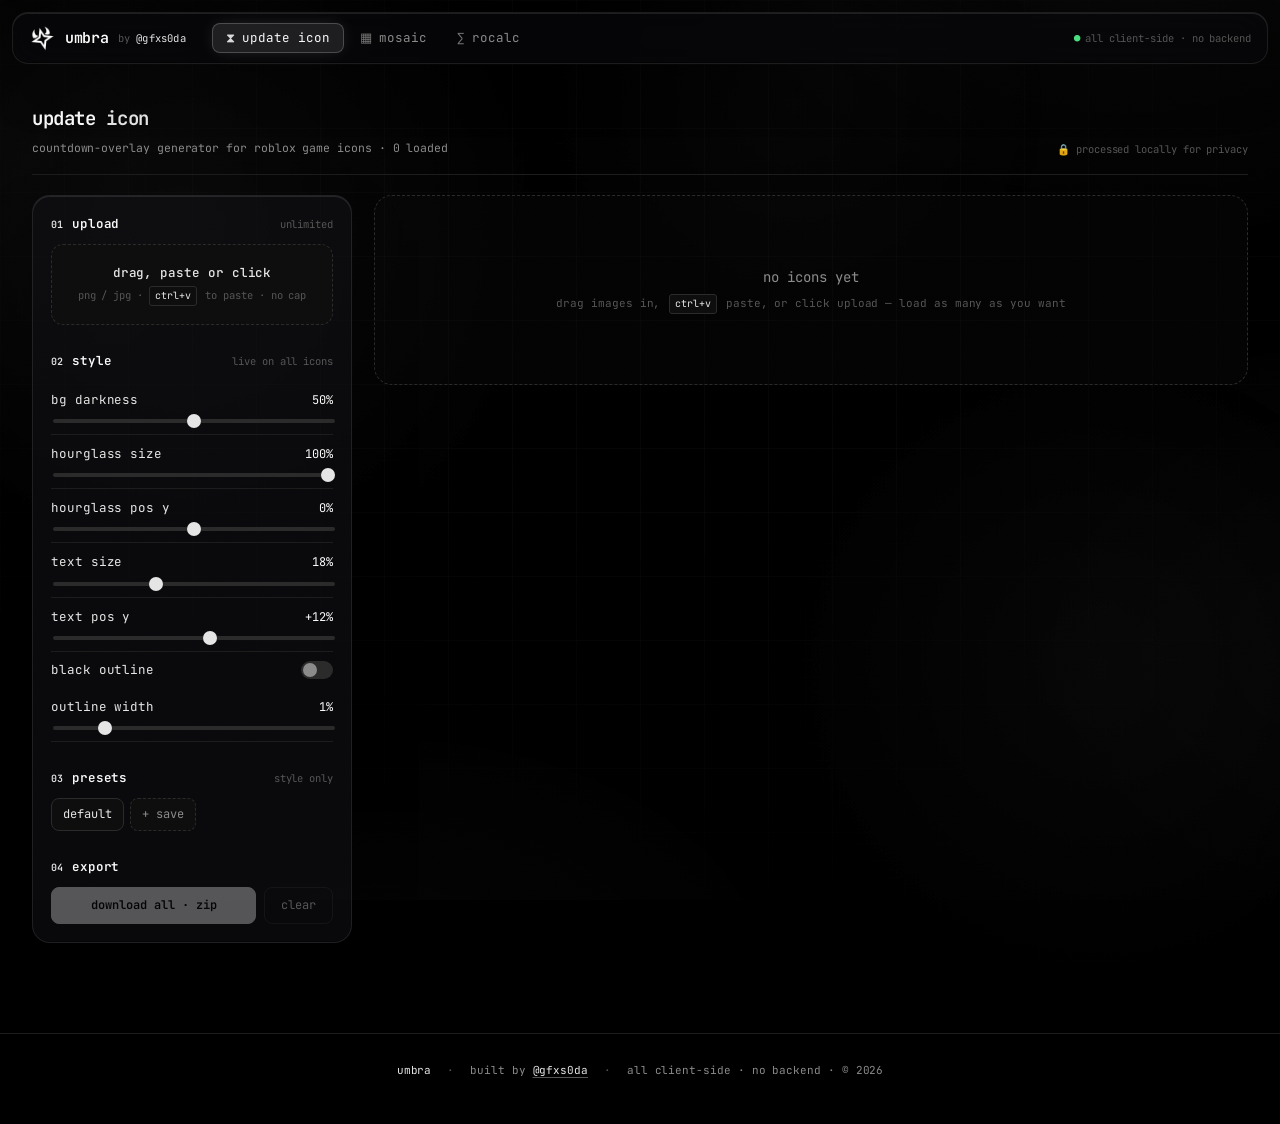
==== index.html @ a4f7b7ab "umbra — roblox gfx utility hub (update icon · mosaic · rocalc) three client-side tools under one sha" ====
<!doctype html>
<html lang="en">
<head>
  <meta charset="utf-8" />
  <meta name="viewport" content="width=device-width, initial-scale=1, viewport-fit=cover" />
  <meta name="color-scheme" content="dark" />
  <meta name="theme-color" content="#060608" />
  <title>umbra — roblox gfx utility hub by @gfxs0da</title>
  <meta name="description" content="umbra — a roblox gfx utility hub by @gfxs0da. countdown icon overlays, thumbnail grid mosaics, and a robux calculator. all client-side, no backend." />

  <!-- social / link previews -->
  <meta property="og:type" content="website" />
  <meta property="og:url" content="https://dgolaus.github.io/Umbra/" />
  <meta property="og:title" content="umbra · by @gfxs0da" />
  <meta property="og:description" content="countdown icon overlays, thumbnail grid mosaics, and a robux calculator — all client-side." />
  <meta property="og:image" content="https://dgolaus.github.io/Umbra/assets/og.png" />
  <meta property="og:image:width" content="1200" />
  <meta property="og:image:height" content="630" />
  <meta name="twitter:card" content="summary_large_image" />
  <meta name="twitter:title" content="umbra · by @gfxs0da" />
  <meta name="twitter:description" content="countdown icon overlays, thumbnail grid mosaics, and a robux calculator — all client-side." />
  <meta name="twitter:image" content="https://dgolaus.github.io/Umbra/assets/og.png" />
  <meta name="twitter:site" content="@gfxs0da" />

  <link rel="icon" type="image/png" href="assets/fav-256.png" />
  <link rel="apple-touch-icon" href="assets/fav-256.png" />

  <link rel="preconnect" href="https://fonts.googleapis.com" />
  <link rel="preconnect" href="https://fonts.gstatic.com" crossorigin />
  <link href="https://fonts.googleapis.com/css2?family=JetBrains+Mono:wght@400;500;600;700;800&display=swap" rel="stylesheet" />

  <link rel="stylesheet" href="css/core.css" />
  <link rel="stylesheet" href="css/update-icon.css" />
  <link rel="stylesheet" href="css/mosaic.css" />
  <link rel="stylesheet" href="css/rocalc.css" />
</head>
<body>

  <!-- ambient layer (shared across all three tools) -->
  <div class="amb-orbs" aria-hidden="true"></div>
  <div class="amb-grid" aria-hidden="true"></div>
  <div class="amb-particles" aria-hidden="true"><i></i><i></i><i></i><i></i><i></i><i></i><i></i><i></i></div>

  <!-- top nav -->
  <nav class="hubnav" aria-label="tools">
    <a class="hubnav__brand" href="#update">
      <img class="hubnav__logo" src="assets/fav-256.png" alt="umbra" />
      <span class="mark">umbra</span>
      <span class="tag">by <span class="handle">@gfxs0da</span></span>
    </a>
    <div class="hubnav__tabs" role="tablist">
      <span class="hubnav__indicator" aria-hidden="true"></span>
      <button class="hubnav__tab" role="tab" data-tool="update" title="press 1"><span class="ico" aria-hidden="true">⧗</span>update icon</button>
      <button class="hubnav__tab" role="tab" data-tool="mosaic" title="press 2"><span class="ico" aria-hidden="true">▦</span>mosaic</button>
      <button class="hubnav__tab" role="tab" data-tool="rocalc" title="press 3"><span class="ico" aria-hidden="true">∑</span>rocalc</button>
    </div>
    <span class="hubnav__spacer"></span>
    <span class="hubnav__note"><span class="dot">●</span>all client-side · no backend</span>
  </nav>

  <div class="shell">

    <!-- ======================================================= -->
    <!-- TOOL 1 · UPDATE ICON                                    -->
    <!-- ======================================================= -->
    <section id="tool-update" class="tool" role="tabpanel" aria-label="update icon">
      <div class="wrap">

        <div class="ui-head">
          <div>
            <h1>update <span class="accent">icon</span></h1>
            <p class="sub">countdown-overlay generator for roblox game icons · <span id="ui-count">0</span> loaded</p>
          </div>
          <span class="privacy">processed locally for privacy</span>
        </div>

        <div class="ui-layout">

          <!-- controls -->
          <aside class="ui-controls glass">

            <section class="section">
              <div class="section-header"><span class="num">01</span><h2>upload</h2><span class="desc">unlimited</span></div>
              <div class="dropzone" id="ui-dropzone">
                <div class="main">drag, paste or click</div>
                <div class="hint">png / jpg · <span class="kbd">ctrl+v</span> to paste · no cap</div>
                <input type="file" id="ui-file" accept="image/*" multiple>
              </div>
            </section>

            <section class="section">
              <div class="section-header"><span class="num">02</span><h2>style</h2><span class="desc">live on all icons</span></div>

              <div class="ui-srow">
                <div class="ui-srow-top"><span>bg darkness</span><span class="val" id="ui-darkness-v">50%</span></div>
                <input type="range" id="ui-darkness" min="0" max="100" value="50">
              </div>
              <div class="ui-srow">
                <div class="ui-srow-top"><span>hourglass size</span><span class="val" id="ui-hgsize-v">100%</span></div>
                <input type="range" id="ui-hgsize" min="0" max="100" value="100">
              </div>
              <div class="ui-srow">
                <div class="ui-srow-top"><span>hourglass pos y</span><span class="val" id="ui-hgposy-v">0%</span></div>
                <input type="range" id="ui-hgposy" min="-100" max="100" value="0">
              </div>
              <div class="ui-srow">
                <div class="ui-srow-top"><span>text size</span><span class="val" id="ui-textsize-v">18%</span></div>
                <input type="range" id="ui-textsize" min="0" max="50" value="18">
              </div>
              <div class="ui-srow">
                <div class="ui-srow-top"><span>text pos y</span><span class="val" id="ui-textposy-v">+12%</span></div>
                <input type="range" id="ui-textposy" min="-100" max="100" value="12">
              </div>
              <div class="row">
                <span class="row-label">black outline</span>
                <span class="row-value">
                  <label class="toggle" title="stroke text + hourglass in black">
                    <input type="checkbox" id="ui-outline">
                    <span class="toggle-switch"></span>
                  </label>
                </span>
              </div>
              <div class="ui-srow">
                <div class="ui-srow-top"><span>outline width</span><span class="val" id="ui-outlinew-v">1%</span></div>
                <input type="range" id="ui-outlinew" min="0" max="6" value="1">
              </div>
            </section>

            <section class="section">
              <div class="section-header"><span class="num">03</span><h2>presets</h2><span class="desc">style only</span></div>
              <div class="chip-row" id="ui-presets">
                <button class="chip" data-preset-default title="reset to defaults">default</button>
                <button class="chip chip-add" id="ui-save-preset" title="save current style settings">+ save</button>
              </div>
            </section>

            <section class="section">
              <div class="section-header"><span class="num">04</span><h2>export</h2></div>
              <div class="ui-actions">
                <button class="btn btn-primary grow" id="ui-dl-all" disabled>download all · zip</button>
                <button class="btn" id="ui-clear" disabled>clear</button>
              </div>
            </section>

          </aside>

          <!-- gallery -->
          <section class="ui-gallery" id="ui-gallery" aria-label="loaded icons">
            <div class="ui-empty" id="ui-empty">
              <div class="big">no icons yet</div>
              <div class="small">drag images in, <span class="kbd">ctrl+v</span> paste, or click upload — load as many as you want</div>
            </div>
          </section>

        </div>
      </div>
      <div class="toast" id="ui-toast" role="status" aria-live="polite"></div>
    </section>


    <!-- ======================================================= -->
    <!-- TOOL 2 · MOSAIC  (ported from dgolaus/Mosaic)            -->
    <!-- ======================================================= -->
    <section id="tool-mosaic" class="tool" role="tabpanel" aria-label="mosaic">
      <main class="app">

        <header class="mosaic-head">
          <div class="head-left">
            <h1>Mosaic <span class="head-by">by <a class="handle" href="https://github.com/dgolaus" target="_blank" rel="noopener">@gfxs0da</a></span></h1>
          </div>
          <div class="head-right">
            <span class="meta">roblox-style grid generator</span>
            <span class="shortcuts">
              <span><span class="kbd">ctrl+v</span> paste</span>
              <span><span class="kbd">ctrl+z</span> undo</span>
            </span>
          </div>
        </header>

        <div class="main-grid">

          <aside class="controls">

            <section class="section">
              <div class="section-header"><span class="num">01</span><h2>format</h2></div>
              <div class="chip-row" id="formatButtons">
                <button class="chip" data-cols="2" data-rows="2">2 × 2</button>
                <button class="chip" data-cols="3" data-rows="2">3 × 2</button>
                <button class="chip" data-cols="4" data-rows="2">4 × 2</button>
                <button class="chip active" data-cols="3" data-rows="3">3 × 3</button>
                <button class="chip" data-cols="4" data-rows="3">4 × 3</button>
              </div>
            </section>

            <section class="section">
              <div class="section-header"><span class="num">02</span><h2>ratio</h2></div>
              <div class="chip-row" id="ratioButtons">
                <button class="chip active" data-rw="16" data-rh="9">16 : 9</button>
                <button class="chip" data-rw="1"  data-rh="1">1 : 1</button>
                <button class="chip" data-rw="4"  data-rh="5">4 : 5</button>
              </div>
            </section>

            <section class="section">
              <div class="section-header"><span class="num">03</span><h2>adjust</h2></div>
              <div class="row">
                <span class="row-label">gap</span>
                <span class="row-value">
                  <input type="range" id="gapSlider" min="0" max="20" value="4">
                  <span class="val" id="gapValue">4px</span>
                </span>
              </div>
              <div class="row">
                <span class="row-label">rounded corners</span>
                <span class="row-value">
                  <label class="toggle" title="toggle rounded corners">
                    <input type="checkbox" id="roundedToggle">
                    <span class="toggle-switch"></span>
                  </label>
                </span>
              </div>
              <div class="row">
                <span class="row-label">filters</span>
                <span class="row-value">
                  <div class="chip-row" id="filterButtons">
                    <button class="chip chip-toggle" data-filter="saturate" title="boost color saturation">sat</button>
                    <button class="chip chip-toggle" data-filter="contrast" title="boost contrast">contrast</button>
                    <button class="chip chip-toggle" data-filter="vignette" title="darken edges">vignette</button>
                  </div>
                </span>
              </div>
            </section>

            <section class="section">
              <div class="section-header"><span class="num">04</span><h2>presets</h2></div>
              <div class="chip-row" id="presetRow">
                <button class="chip" data-preset-default title="3×3 · 16:9 · gap 4px · no filters">default</button>
                <button class="chip chip-add" id="savePresetBtn" title="save current settings">+ save</button>
              </div>
            </section>

            <section class="section">
              <div class="section-header"><span class="num">05</span><h2>images</h2></div>
              <div class="dropzone" id="mosaicDropzone">
                <div class="main">drag, paste or click</div>
                <div class="hint">or drop onto a specific preview slot</div>
                <input type="file" id="mosaicFileInput" accept="image/*" multiple>
              </div>
              <div class="counter-bar">
                <span><strong id="loadedCount">0</strong>/<span id="totalSlots">9</span> images</span>
                <span class="cache-hint" id="cacheHint" title="images outside the visible grid, recoverable"></span>
              </div>
            </section>

          </aside>

          <div class="preview-col">
            <div class="preview-meta">
              <span class="title"><span class="num">06</span> preview</span>
              <span class="info"><b id="gridSizeHint">3×3 · 16:9</b> · drag between slots to reorder</span>
            </div>
            <div class="preview-wrap">
              <div class="grid-preview" id="gridPreview"></div>
            </div>
          </div>

        </div>

        <footer class="actions">
          <div class="actions-left">
            <button class="btn" id="clearBtn" title="clears all images (grid + cache)">clear</button>
            <button class="btn" id="autoArrangeBtn" disabled title="reorders best-to-worst by engagement (color, contrast, central focus)">auto-arrange</button>
            <button class="btn" id="shareBtn" title="copies a link with the current settings (no images)">share</button>
          </div>
          <div class="actions-right">
            <div class="select-wrap">
              <span class="select-label">resolution</span>
              <select class="select" id="exportRes" title="final PNG width">
                <option value="1920">1080p</option>
                <option value="2560">2k</option>
                <option value="3840">4k</option>
              </select>
            </div>
            <button class="btn btn-primary" id="downloadBtn" disabled>download png</button>
          </div>
        </footer>

      </main>
      <div class="toast" id="mosaicToast"></div>
    </section>


    <!-- ======================================================= -->
    <!-- TOOL 3 · ROCALC  (ported from dgolaus/RoCalc)           -->
    <!-- ======================================================= -->
    <section id="tool-rocalc" class="tool" role="tabpanel" aria-label="rocalc">
      <div class="wrap">

        <section class="hero">
          <h1>robux calculator suite</h1>
          <p class="meta nav">
            <a class="nav-item" href="#sec-tax">tax</a><span class="nav-sep">·</span><a class="nav-item" href="#sec-gamepass">gamepass</a><span class="nav-sep">·</span><a class="nav-item" href="#sec-devex">devex</a><span class="nav-sep">·</span><a class="nav-item" href="#sec-bm">black market</a>
          </p>
        </section>

        <!-- stats -->
        <section class="section">
          <header class="section__head">
            <span class="section__title">stats</span>
          </header>
          <div class="row">
            <span class="row__label has-info" tabindex="0" data-info="30% applies to game passes, dev products and classic clothing. 3D avatar items use a progressive 30→70% revenue share.">marketplace fee</span>
            <span class="row__value" aria-live="polite" data-stat="fee">30%</span>
          </div>
          <div class="row">
            <span class="row__label has-info" tabindex="0" data-info="official devex rate since 2025-09-05 ($0.0038 per robux). minimum cashout is 30,000 robux.">devex 100k robux</span>
            <span class="row__value" aria-live="polite" data-stat="devex">$380</span>
          </div>
          <div class="row">
            <span class="row__label has-info" tabindex="0" data-info="pulled live from open.er-api.com. refreshes every 30min and when you return to the tab.">usd → brl</span>
            <span class="row__value" aria-live="polite" data-stat="usdbrl">R$ 4,92</span>
          </div>
        </section>

        <!-- tax -->
        <section class="section" id="sec-tax">
          <header class="section__head">
            <span class="section__title">tax</span>
            <span class="section__actions">
              <button class="text-btn" type="button" data-clear="tax">clear</button>
            </span>
          </header>
          <p class="section__desc">roblox keeps 30% on marketplace sales. bidirectional — fill in either field.</p>

          <div class="row">
            <label class="row__label" for="tax-gross">robux before fee</label>
            <div class="input-with-suffix">
              <input id="tax-gross" type="text" inputmode="numeric" placeholder="0" autocomplete="off" spellcheck="false" />
              <span class="suffix">robux</span>
            </div>
          </div>
          <div class="row">
            <label class="row__label" for="tax-net">robux after fee</label>
            <div class="input-with-suffix">
              <input id="tax-net" type="text" inputmode="numeric" placeholder="0" autocomplete="off" spellcheck="false" />
              <span class="suffix">robux</span>
            </div>
          </div>
          <div class="row">
            <span class="row__label">roblox keeps</span>
            <span class="row__value" aria-live="polite">
              <span data-tax-fee>0 robux</span>
              <span class="row__sep">·</span>
              <span data-tax-rate>30%</span>
            </span>
          </div>

          <div class="presets">
            <span class="label">quick:</span>
            <button class="preset" type="button" data-preset="tax" data-value="1000">1k</button>
            <button class="preset" type="button" data-preset="tax" data-value="10000">10k</button>
            <button class="preset" type="button" data-preset="tax" data-value="100000">100k</button>
            <button class="preset" type="button" data-preset="tax" data-value="1000000">1m</button>
          </div>
        </section>

        <!-- gamepass -->
        <section class="section" id="sec-gamepass">
          <header class="section__head">
            <span class="section__title">gamepass</span>
          </header>
          <p class="section__desc">set the gamepass price based on how much you want to receive. same logic as tax, inverted framing.</p>

          <div class="row">
            <label class="row__label" for="gp-target">i want to receive</label>
            <div class="input-with-suffix">
              <input id="gp-target" type="text" inputmode="numeric" placeholder="0" autocomplete="off" spellcheck="false" />
              <span class="suffix">robux</span>
            </div>
          </div>
          <div class="row">
            <span class="row__label">list the gamepass for</span>
            <span class="row__value" aria-live="polite">
              <span data-gp-list>0 robux</span>
            </span>
          </div>
          <div class="row">
            <span class="row__label">roblox will keep</span>
            <span class="row__value" aria-live="polite">
              <span data-gp-fee>0 robux</span>
            </span>
          </div>
        </section>

        <!-- devex -->
        <section class="section" id="sec-devex">
          <header class="section__head">
            <span class="section__title">devex</span>
            <span class="section__actions">
              <button class="text-btn" type="button" data-clear="devex">clear</button>
            </span>
          </header>
          <p class="section__desc">robux ↔ usd ↔ brl at the official developer exchange rate. tri-directional.</p>

          <div class="row">
            <label class="row__label" for="dx-robux">robux</label>
            <div class="input-with-suffix">
              <input id="dx-robux" type="text" inputmode="numeric" placeholder="0" autocomplete="off" spellcheck="false" />
              <span class="suffix">robux</span>
            </div>
          </div>
          <div class="row">
            <label class="row__label" for="dx-usd">usd</label>
            <div class="input-with-suffix">
              <span class="prefix">$</span>
              <input id="dx-usd" type="text" inputmode="decimal" placeholder="0.00" autocomplete="off" spellcheck="false" />
            </div>
          </div>
          <div class="row">
            <label class="row__label" for="dx-brl">brl</label>
            <div class="input-with-suffix">
              <span class="prefix">R$</span>
              <input id="dx-brl" type="text" inputmode="decimal" placeholder="0,00" autocomplete="off" spellcheck="false" />
            </div>
          </div>

          <p class="warn-msg" data-devex-warn aria-live="polite" hidden></p>

          <div class="toggle-row">
            <label class="toggle" for="precision-toggle">
              <input id="precision-toggle" type="checkbox" />
              <span class="toggle__switch" aria-hidden="true"></span>
              <span>precision mode</span>
            </label>
            <div class="presets">
              <span class="label">quick:</span>
              <button class="preset" type="button" data-preset="devex" data-value="30000">min 30k</button>
              <button class="preset" type="button" data-preset="devex" data-value="100000">100k</button>
              <button class="preset" type="button" data-preset="devex" data-value="1000000">1m</button>
            </div>
          </div>

          <details>
            <summary>usd → brl rate</summary>
            <div class="row">
              <label class="row__label" for="dx-rate">manual rate</label>
              <div class="input-with-suffix">
                <span class="prefix">R$</span>
                <input id="dx-rate" type="text" inputmode="decimal" placeholder="0,00" autocomplete="off" spellcheck="false" />
                <button class="text-btn" type="button" data-action="reset-rate">reset</button>
              </div>
            </div>
            <p data-rate-source style="color:var(--dim);font-size:11px;margin:8px 0 0">
              <span>live rate:</span>
              <span data-rate-display aria-live="polite">—</span>
            </p>
          </details>
        </section>

        <!-- black market -->
        <section class="section section--blackmarket" id="sec-bm">
          <header class="section__head">
            <span class="section__title">black market</span>
            <span class="section__actions">
              <button class="text-btn" type="button" data-clear="bm">clear</button>
            </span>
          </header>

          <div class="bm-warning" role="note">
            <span class="icon" aria-hidden="true">⚠</span>
            <p>selling robux outside the <strong>developer exchange</strong> program violates roblox's terms of service and can result in account termination. this calculator is informational only.</p>
          </div>

          <div class="bm-sub">
            <h3 class="bm-sub__title">brl parallel</h3>
            <div class="row">
              <label class="row__label" for="bm-brl-price">price per 1k robux</label>
              <div class="input-with-suffix">
                <span class="prefix">R$</span>
                <input id="bm-brl-price" type="text" inputmode="decimal" placeholder="0,00" autocomplete="off" spellcheck="false" />
              </div>
            </div>
            <div class="row">
              <label class="row__label" for="bm-brl-robux">amount</label>
              <div class="input-with-suffix">
                <input id="bm-brl-robux" type="text" inputmode="numeric" placeholder="0" autocomplete="off" spellcheck="false" />
                <span class="suffix">robux</span>
              </div>
            </div>
            <div class="row">
              <label class="row__label" for="bm-brl-value">value</label>
              <div class="input-with-suffix">
                <span class="prefix">R$</span>
                <input id="bm-brl-value" type="text" inputmode="decimal" placeholder="0,00" autocomplete="off" spellcheck="false" />
              </div>
            </div>
            <p class="compare" data-compare-brl aria-live="polite" hidden>
              <span>at the official devex:</span>
              <span data-devex-equiv-brl>—</span>
              <span class="diff" data-diff-brl></span>
            </p>
          </div>

          <div class="bm-sub">
            <h3 class="bm-sub__title">usd parallel</h3>
            <div class="row">
              <label class="row__label" for="bm-usd-price">price per 1k robux</label>
              <div class="input-with-suffix">
                <span class="prefix">$</span>
                <input id="bm-usd-price" type="text" inputmode="decimal" placeholder="0.00" autocomplete="off" spellcheck="false" />
              </div>
            </div>
            <div class="row">
              <label class="row__label" for="bm-usd-robux">amount</label>
              <div class="input-with-suffix">
                <input id="bm-usd-robux" type="text" inputmode="numeric" placeholder="0" autocomplete="off" spellcheck="false" />
                <span class="suffix">robux</span>
              </div>
            </div>
            <div class="row">
              <label class="row__label" for="bm-usd-value">value</label>
              <div class="input-with-suffix">
                <span class="prefix">$</span>
                <input id="bm-usd-value" type="text" inputmode="decimal" placeholder="0.00" autocomplete="off" spellcheck="false" />
              </div>
            </div>
            <p class="compare" data-compare-usd aria-live="polite" hidden>
              <span>at the official devex:</span>
              <span data-devex-equiv-usd>—</span>
              <span class="diff" data-diff-usd></span>
            </p>
          </div>
        </section>

        <footer class="footer">
          <p>not affiliated with roblox corporation. robux, devex and related marks belong to roblox.</p>
          <p>
            <a href="https://x.com/gfxs0da" target="_blank" rel="noopener noreferrer">x @gfxs0da</a><span class="sep">·</span><button class="text-btn" type="button" data-action="share">share</button><span class="sep">·</span><span data-build-info>rates verified 2026-05-09</span>
          </p>
        </footer>

      </div>
      <div class="toast" data-toast role="status" aria-live="polite" aria-atomic="true"></div>
    </section>

    <footer class="hub-footer">
      <span class="hf-brand">umbra</span>
      <span class="sep">·</span>
      <span>built by <a href="https://x.com/gfxs0da" target="_blank" rel="noopener noreferrer">@gfxs0da</a></span>
      <span class="sep">·</span>
      <span>all client-side · no backend · © 2026</span>
    </footer>

  </div>

  <div class="amb-grain" aria-hidden="true"></div>

  <script src="js/hub.js" defer></script>
  <script src="js/hourglass-asset.js" defer></script>
  <script src="js/update-icon.js" defer></script>
  <script src="js/mosaic.js" defer></script>
  <script src="js/rocalc.js" defer></script>
</body>
</html>
---- css/core.css ----
/* =========================================================================
   gfxs0da · utility hub — CORE / shared design system
   Dark · near-black · red accent · JetBrains Mono · lowercase · glassmorphism
   Blends the Mosaic component language with the portfolio's ambient layer.

   Sections:
     1.  Design tokens
     2.  Reset & base
     3.  Ambient layer (bg orbs · film grain · particles · cursor glow)
     4.  App shell + tool switching
     5.  Top nav (brand · tabs · sliding indicator)
     6.  Glass panels
     7.  Sections & rows  (shared canonical — RoCalc overrides in its scope)
     8.  Buttons & chips
     9.  Sliders
    10.  Toggles
    11.  Inputs · selects · segmented
    12.  Dropzone · counter bar
    13.  Toast (shared/Mosaic style)
    14.  Reduced motion
   ========================================================================= */


/* ---------- 1. Design tokens ---------- */
:root {
  /* surfaces — pure black → dark gray (monochrome) */
  --bg:            #000000;
  --bg-1:          #060606;
  --bg-2:          #0d0d0d;
  --bg-elev:       #0d0d0d;
  --bg-hover:      #1a1a1a;

  /* text */
  --fg:            #e6e6e6;
  --fg-strong:     #fafafa;
  --muted:         #8a8a8a;
  --dim:           #555555;

  /* hairlines */
  --line:          #1c1c1c;
  --line-strong:   #2a2a2a;

  /* accent — neutral light gray (no red) */
  --accent:        #e5e5e5;
  --accent-hot:    #f5f5f5;
  --accent-deep:   #bdbdbd;
  --accent-hover:  #ffffff;
  --accent-dim:    rgba(255, 255, 255, 0.10);
  --accent-glow:   rgba(255, 255, 255, 0.16);
  --on-accent:     #000000;

  /* semantic data cues (calculator only — no red) */
  --pos:           #4ade80;   /* good deal / positive diff */
  --pos-soft:      #86efac;
  --neg:           #8a8a8a;   /* bad deal / negative diff — neutral, the sign carries it */
  --warn:          #fbbf24;   /* caution */
  --warn-dim:      rgba(251, 191, 36, 0.10);
  --warn-glow:     rgba(251, 191, 36, 0.40);

  /* glass recipe (from the portfolio's stat strips) */
  --glass-bg:      rgba(18, 18, 23, 0.55);
  --glass-bg-2:    rgba(16, 16, 20, 0.62);
  --glass-border:  rgba(255, 255, 255, 0.09);
  --glass-hi:      rgba(255, 255, 255, 0.10);
  --glass-shadow:
      0 24px 60px -22px rgba(0, 0, 0, 0.70),
      inset 0 1px 0 var(--glass-hi),
      inset 0 -1px 0 rgba(0, 0, 0, 0.30);
  --blur:          blur(16px) saturate(160%);

  --radius:        12px;
  --radius-sm:     8px;
  --radius-lg:     18px;

  --mono: 'JetBrains Mono', ui-monospace, 'SF Mono', Menlo, Consolas, monospace;
  --heavy: 900 1em/1 'Arial Black', 'Arial', system-ui, sans-serif;

  --nav-h:    52px;
  --nav-top:  12px;
  --ease-out: cubic-bezier(0.16, 1, 0.3, 1);
  --ease:     cubic-bezier(0.22, 1, 0.36, 1);
}


/* ---------- 2. Reset & base ---------- */
*, *::before, *::after { box-sizing: border-box; }
html { -webkit-text-size-adjust: 100%; scrollbar-width: thin; scrollbar-color: var(--line-strong) transparent; }

body {
  margin: 0;
  min-height: 100dvh;
  font-family: var(--mono);
  font-weight: 400;
  font-size: 13.5px;
  line-height: 1.6;
  letter-spacing: -0.005em;
  color: var(--fg);
  background: var(--bg);
  position: relative;
  overflow-x: hidden;
  -webkit-font-smoothing: antialiased;
  text-rendering: optimizeLegibility;
  /* atmospheric neutral glow (static, fixed) — subtle gray depth, no color */
  background-image:
    radial-gradient(900px 600px at 88% -8%,  rgba(255, 255, 255, 0.030), transparent 55%),
    radial-gradient(760px 560px at -6% 18%,  rgba(255, 255, 255, 0.020), transparent 60%),
    radial-gradient(720px 560px at 106% 72%, rgba(255, 255, 255, 0.018), transparent 60%),
    radial-gradient(800px 520px at 30% 110%, rgba(255, 255, 255, 0.014), transparent 55%);
  background-attachment: fixed;
}

button { font: inherit; color: inherit; cursor: pointer; background: none; border: 0; padding: 0; }
input, select, textarea { font: inherit; color: inherit; }
a { color: inherit; }
img, svg, canvas, video { display: block; max-width: 100%; }
::selection { background: var(--accent); color: var(--on-accent); }
:focus-visible { outline: 2px solid var(--accent); outline-offset: 2px; border-radius: 4px; }

::-webkit-scrollbar { width: 8px; height: 8px; }
::-webkit-scrollbar-track { background: transparent; }
::-webkit-scrollbar-thumb { background: var(--line-strong); border-radius: 4px; }
::-webkit-scrollbar-thumb:hover { background: var(--muted); }


/* ---------- 3. Ambient layer ---------- */

/* slow-drifting neutral orb field behind everything */
.amb-orbs {
  position: fixed; inset: -10%;
  z-index: 0; pointer-events: none;
  background:
    radial-gradient(circle 640px at 20% 30%, rgba(255, 255, 255, 0.035), transparent 60%),
    radial-gradient(circle 560px at 80% 70%, rgba(255, 255, 255, 0.025), transparent 60%),
    radial-gradient(circle 460px at 60% 18%, rgba(255, 255, 255, 0.020), transparent 60%);
  animation: ambFloat 52s ease-in-out infinite alternate;
  will-change: transform;
}
@keyframes ambFloat {
  0%   { transform: translate3d(0, 0, 0) scale(1); }
  50%  { transform: translate3d(2%, -1.6%, 0) scale(1.04); }
  100% { transform: translate3d(-2%, 1.4%, 0) scale(1.06); }
}

/* faint editorial grid */
.amb-grid {
  position: fixed; inset: 0;
  z-index: 0; pointer-events: none;
  background-image:
    linear-gradient(to right,  rgba(255,255,255,0.018) 1px, transparent 1px),
    linear-gradient(to bottom, rgba(255,255,255,0.018) 1px, transparent 1px);
  background-size: 64px 64px;
  mask-image: radial-gradient(ellipse 85% 75% at 50% 35%, #000 30%, transparent 92%);
  -webkit-mask-image: radial-gradient(ellipse 85% 75% at 50% 35%, #000 30%, transparent 92%);
}

/* ambient soft-red particles (portfolio drift) */
.amb-particles { position: fixed; inset: 0; z-index: 0; pointer-events: none; overflow: hidden; }
.amb-particles i {
  position: absolute; border-radius: 50%;
  background: var(--accent); filter: blur(14px);
  opacity: 0; mix-blend-mode: screen;
  will-change: transform, opacity;
  animation: drift 24s ease-in-out infinite;
}
.amb-particles i:nth-child(1) { width: 10px; height: 10px; left:  8%; top: 18%; animation-duration: 23s; animation-delay:  -0s; }
.amb-particles i:nth-child(2) { width: 14px; height: 14px; left: 78%; top: 12%; animation-duration: 28s; animation-delay:  -5s; }
.amb-particles i:nth-child(3) { width:  8px; height:  8px; left: 22%; top: 65%; animation-duration: 25s; animation-delay: -10s; }
.amb-particles i:nth-child(4) { width: 16px; height: 16px; left: 88%; top: 78%; animation-duration: 31s; animation-delay:  -3s; }
.amb-particles i:nth-child(5) { width:  6px; height:  6px; left: 48%; top: 38%; animation-duration: 27s; animation-delay: -15s; }
.amb-particles i:nth-child(6) { width: 12px; height: 12px; left: 32%; top: 88%; animation-duration: 22s; animation-delay:  -8s; }
.amb-particles i:nth-child(7) { width: 10px; height: 10px; left: 65%; top: 55%; animation-duration: 29s; animation-delay: -12s; }
.amb-particles i:nth-child(8) { width: 14px; height: 14px; left: 12%; top: 42%; animation-duration: 25s; animation-delay: -18s; }
@keyframes drift {
  0%, 100% { transform: translate(0, 0) scale(0.7); opacity: 0; }
  20%, 80% { opacity: 0.35; }
  50%      { transform: translate(70px, -90px) scale(1.35); opacity: 0.5; }
}

/* film-grain overlay on top of everything */
.amb-grain {
  position: fixed; inset: 0;
  z-index: 4; pointer-events: none;
  opacity: 0.04; mix-blend-mode: overlay;
  background-image: url("data:image/svg+xml;utf8,<svg xmlns='http://www.w3.org/2000/svg' width='240' height='240'><filter id='n'><feTurbulence type='fractalNoise' baseFrequency='0.85' numOctaves='2' stitchTiles='stitch'/></filter><rect width='100%' height='100%' filter='url(%23n)'/></svg>");
}


/* ---------- 4. App shell + tool switching ---------- */
.shell {
  position: relative;
  z-index: 1;
  padding-top: calc(var(--nav-top) + var(--nav-h) + 14px);
  min-height: 100dvh;
}

.tool { display: none; }
.tool.is-active {
  display: block;
  animation: toolIn 0.42s var(--ease-out) both;
}
@keyframes toolIn {
  from { opacity: 0; transform: translateY(10px); filter: blur(6px); }
  to   { opacity: 1; transform: none;             filter: blur(0); }
}

/* Mosaic runs as a single-viewport app: lock body scroll while it's active */
body[data-tool="mosaic"] { overflow: hidden; }
body[data-tool="mosaic"] .shell { height: 100dvh; }


/* ---------- 5. Top nav — floating rounded pill (always rounded) ---------- */
.hubnav {
  position: fixed;
  top: var(--nav-top);
  left: 50%;
  transform: translateX(-50%);
  width: calc(100% - 24px);
  max-width: 1320px;
  height: var(--nav-h);
  z-index: 50;
  display: flex;
  align-items: center;
  gap: 20px;
  padding: 0 16px;
  background: rgba(8, 8, 11, 0.66);
  backdrop-filter: var(--blur);
  -webkit-backdrop-filter: var(--blur);
  border: 1px solid var(--glass-border);
  border-radius: 16px;
  box-shadow: var(--glass-shadow);
}
.hubnav__brand {
  display: inline-flex;
  align-items: center;
  gap: 9px;
  text-decoration: none;
  white-space: nowrap;
  flex-shrink: 0;
}
.hubnav__logo {
  height: 27px;
  width: 27px;
  border-radius: 7px;
  object-fit: cover;
  flex-shrink: 0;
  display: block;
}
.hubnav__brand .mark {
  font-size: 15px;
  font-weight: 600;
  color: var(--fg-strong);
  letter-spacing: -0.02em;
}
.hubnav__brand .handle { color: var(--accent); }
.hubnav__brand .tag {
  font-size: 10.5px;
  color: var(--dim);
  letter-spacing: 0.02em;
}

.hubnav__tabs {
  position: relative;
  display: inline-flex;
  align-items: center;
  gap: 2px;
  margin-left: 6px;
}
.hubnav__tab {
  position: relative;
  z-index: 1;
  padding: 8px 14px;
  font-size: 12.5px;
  color: var(--muted);
  border-radius: var(--radius-sm);
  white-space: nowrap;
  transition: color 0.2s ease, background 0.2s ease;
}
.hubnav__tab .ico { margin-right: 7px; opacity: 0.85; }
.hubnav__tab:hover { color: var(--fg-strong); background: var(--bg-hover); }
.hubnav__tab.is-active { color: var(--fg-strong); }
.hubnav__indicator {
  position: absolute;
  z-index: 0;
  top: 50%;
  height: 30px;
  transform: translateY(-50%);
  border-radius: var(--radius-sm);
  background: var(--accent-dim);
  border: 1px solid rgba(255, 255, 255, 0.20);
  box-shadow: 0 0 18px -4px var(--accent-glow);
  transition: left 0.35s var(--ease-out), width 0.35s var(--ease-out);
  pointer-events: none;
}
.hubnav__spacer { flex: 1; }
.hubnav__note {
  font-size: 10.5px;
  color: var(--dim);
  white-space: nowrap;
}
.hubnav__note .dot { color: var(--pos); margin-right: 5px; }

@media (max-width: 720px) {
  :root { --nav-h: 88px; }
  .hubnav { flex-wrap: wrap; height: auto; min-height: var(--nav-h); align-content: center; gap: 6px 14px; padding: 8px 14px; }
  .hubnav__brand { width: 100%; }
  .hubnav__note { display: none; }
  .hubnav__tabs { margin-left: 0; }
  .hubnav__tab { padding: 6px 10px; font-size: 12px; }
  .hubnav__tab .ico { display: none; }
}


/* ---------- global hub footer ---------- */
.hub-footer {
  position: relative;
  z-index: 1;
  max-width: 1320px;
  margin: 0 auto;
  text-align: center;
  padding: 28px 16px 44px;
  border-top: 1px solid var(--line);
  color: var(--muted);
  font-size: 11px;
}
.hub-footer .hf-brand { color: var(--fg); }
.hub-footer a {
  color: var(--fg);
  text-decoration: underline;
  text-underline-offset: 3px;
  text-decoration-color: var(--dim);
  transition: text-decoration-color 0.15s ease;
}
.hub-footer a:hover { text-decoration-color: var(--accent); }
.hub-footer .sep { margin: 0 9px; color: var(--dim); }
/* Mosaic is a single-viewport app — no room for the global footer */
body[data-tool="mosaic"] .hub-footer { display: none; }


/* ---------- 6. Glass panels ---------- */
.glass {
  background: var(--glass-bg);
  border: 1px solid var(--glass-border);
  border-radius: var(--radius-lg);
  box-shadow: var(--glass-shadow);
  backdrop-filter: var(--blur);
  -webkit-backdrop-filter: var(--blur);
}
/* (pointer-tracked card sheen removed with the mouse glow) */
.glass--track { position: relative; }


/* ---------- 7. Sections & rows (shared canonical) ---------- */
.section { margin-bottom: 22px; }
.section:last-child { margin-bottom: 0; }
.section-header {
  margin-bottom: 10px;
  display: flex;
  align-items: baseline;
  gap: 8px;
}
.section-header .num { color: var(--accent); font-size: 10px; font-weight: 600; letter-spacing: 0.04em; }
.section-header h2 { font-size: 12.5px; font-weight: 600; margin: 0; color: var(--fg-strong); text-transform: lowercase; }
.section-header .desc { margin: 0 0 0 auto; color: var(--dim); font-size: 10.5px; }

.row {
  display: flex;
  justify-content: space-between;
  align-items: center;
  gap: 12px;
  padding: 9px 0;
  flex-wrap: wrap;
}
.row + .row { border-top: 1px solid var(--line); }
.row-label { color: var(--fg); font-size: 12.5px; }
.row-value {
  display: inline-flex;
  align-items: center;
  gap: 10px;
  flex-wrap: wrap;
  justify-content: flex-end;
}
.row-value .val {
  color: var(--fg-strong);
  font-size: 12px;
  min-width: 34px;
  text-align: right;
  font-variant-numeric: tabular-nums;
}


/* ---------- 8. Buttons & chips ---------- */
.btn {
  background: transparent;
  color: var(--fg);
  border: 1px solid var(--line-strong);
  padding: 8px 16px;
  font-size: 12px;
  font-family: inherit;
  cursor: pointer;
  border-radius: var(--radius-sm);
  transition: border-color 0.15s, background 0.15s, color 0.15s, transform 0.1s, box-shadow 0.2s;
}
.btn:hover:not(:disabled) { border-color: var(--muted); background: var(--bg-hover); color: var(--fg-strong); }
.btn:active:not(:disabled) { transform: scale(0.97); }
.btn:disabled { opacity: 0.35; cursor: not-allowed; }
.btn-primary {
  background: var(--accent);
  border-color: var(--accent);
  color: var(--on-accent);
  font-weight: 600;
  padding: 8px 20px;
}
.btn-primary:hover:not(:disabled) {
  background: var(--accent-hover);
  border-color: var(--accent-hover);
  box-shadow: 0 4px 16px var(--accent-glow);
}

.chip-row { display: flex; flex-wrap: wrap; gap: 6px; }
.chip {
  background: var(--bg-elev);
  border: 1px solid var(--line-strong);
  color: var(--fg);
  padding: 6px 11px;
  font-size: 12px;
  font-family: inherit;
  cursor: pointer;
  border-radius: var(--radius-sm);
  transition: border-color 0.15s, background 0.15s, color 0.15s, transform 0.1s;
  display: inline-flex;
  align-items: center;
  gap: 6px;
}
.chip:hover:not(:disabled) { border-color: var(--muted); background: var(--bg-hover); color: var(--fg-strong); }
.chip:active:not(:disabled) { transform: scale(0.96); }
.chip.active { background: var(--accent); border-color: var(--accent); color: var(--on-accent); }
.chip.active:hover { background: var(--accent-hover); border-color: var(--accent-hover); }
.chip-toggle::before {
  content: '';
  width: 7px; height: 7px;
  border: 1px solid var(--muted);
  border-radius: 2px;
  transition: all 0.15s;
}
.chip-toggle.active::before { background: var(--on-accent); border-color: var(--on-accent); box-shadow: inset 0 0 0 1.5px var(--accent); }
.chip-add { border-style: dashed; color: var(--muted); }
.chip-add:hover { color: var(--fg-strong); border-color: var(--accent); }
.chip-delete {
  margin-left: 2px;
  width: 13px; height: 13px;
  display: inline-flex; align-items: center; justify-content: center;
  border-radius: 50%;
  opacity: 0.55;
  transition: all 0.15s;
  font-size: 12px;
}
.chip:hover .chip-delete { opacity: 1; }
.chip-delete:hover { background: rgba(0, 0, 0, 0.3); }


/* ---------- 9. Sliders ---------- */
input[type="range"] {
  -webkit-appearance: none; appearance: none;
  width: 130px;
  height: 4px;
  background: var(--line-strong);
  border-radius: 2px;
  outline: none;
  cursor: pointer;
}
input[type="range"]::-webkit-slider-thumb {
  -webkit-appearance: none; appearance: none;
  width: 14px; height: 14px;
  background: var(--accent);
  border-radius: 50%;
  cursor: pointer;
  transition: transform 0.12s, box-shadow 0.15s;
}
input[type="range"]:hover::-webkit-slider-thumb,
input[type="range"]:active::-webkit-slider-thumb { transform: scale(1.25); box-shadow: 0 0 12px var(--accent-glow); }
input[type="range"]::-moz-range-thumb {
  width: 14px; height: 14px; background: var(--accent);
  border-radius: 50%; cursor: pointer; border: none;
}


/* ---------- 10. Toggles ---------- */
.toggle { position: relative; display: inline-flex; cursor: pointer; user-select: none; }
.toggle input { position: absolute; opacity: 0; pointer-events: none; }
.toggle-switch {
  position: relative;
  width: 32px; height: 18px;
  background: var(--line-strong);
  border-radius: 999px;
  transition: background 0.18s;
}
.toggle-switch::after {
  content: '';
  position: absolute; top: 2px; left: 2px;
  width: 14px; height: 14px;
  border-radius: 50%;
  background: var(--muted);
  transition: transform 0.18s, background 0.18s;
}
.toggle input:checked ~ .toggle-switch { background: var(--accent); }
.toggle input:checked ~ .toggle-switch::after { transform: translateX(14px); background: var(--on-accent); }
.toggle input:focus-visible ~ .toggle-switch { outline: 2px solid var(--accent); outline-offset: 2px; }


/* ---------- 11. Inputs · selects · segmented ---------- */
.text-input {
  background: var(--bg-elev);
  border: 1px solid var(--line-strong);
  color: var(--fg-strong);
  padding: 7px 11px;
  font: inherit;
  font-size: 12.5px;
  border-radius: var(--radius-sm);
  outline: none;
  width: 100%;
  transition: border-color 0.15s, box-shadow 0.15s, background 0.15s;
}
.text-input::placeholder { color: var(--dim); }
.text-input:focus { border-color: var(--accent); box-shadow: 0 0 0 3px var(--accent-dim); }

.select-wrap { display: inline-flex; align-items: center; gap: 8px; }
.select-label { font-size: 11.5px; color: var(--muted); }
select.select {
  background: var(--bg-elev);
  color: var(--fg);
  border: 1px solid var(--line-strong);
  padding: 7px 26px 7px 11px;
  font: inherit;
  font-size: 12px;
  cursor: pointer;
  appearance: none; -webkit-appearance: none;
  border-radius: var(--radius-sm);
  background-image: url("data:image/svg+xml;utf8,<svg xmlns='http://www.w3.org/2000/svg' width='8' height='8' viewBox='0 0 8 8' fill='%23888'><path d='M0 2l4 4 4-4z'/></svg>");
  background-repeat: no-repeat;
  background-position: right 9px center;
  transition: border-color 0.15s, background-color 0.15s;
}
select.select:hover { border-color: var(--muted); background-color: var(--bg-hover); }
select.select:focus { outline: none; border-color: var(--accent); }
select.select option { background: var(--bg-elev); color: var(--fg); }


/* ---------- 12. Dropzone · counter bar ---------- */
.dropzone {
  border: 1px dashed var(--line-strong);
  padding: 18px 12px;
  text-align: center;
  cursor: pointer;
  transition: all 0.15s;
  color: var(--muted);
  font-size: 12px;
  border-radius: var(--radius);
  background: var(--bg-elev);
}
.dropzone:hover { border-color: var(--muted); color: var(--fg); background: var(--bg-hover); }
.dropzone.drag-over { border-color: var(--accent); background: var(--accent-dim); color: var(--fg-strong); }
.dropzone .main { font-weight: 500; color: var(--fg); margin-bottom: 3px; font-size: 12.5px; }
.dropzone .hint { color: var(--dim); font-size: 10.5px; }
.dropzone input[type="file"] { display: none; }

.counter-bar {
  display: flex;
  justify-content: space-between;
  align-items: center;
  margin-top: 8px;
  padding: 8px 12px;
  background: var(--bg-elev);
  border-radius: var(--radius-sm);
  font-size: 11.5px;
  color: var(--muted);
  font-variant-numeric: tabular-nums;
}
.counter-bar strong { color: var(--fg-strong); font-weight: 600; }
.cache-hint { color: var(--accent); font-size: 10.5px; opacity: 0; transition: opacity 0.2s; }
.cache-hint.visible { opacity: 1; }

.kbd {
  display: inline-block;
  padding: 1px 5px;
  border: 1px solid var(--line-strong);
  border-radius: 3px;
  font-size: 10px;
  color: var(--fg);
  background: var(--bg-elev);
  margin-right: 3px;
}


/* ---------- 13. Toast (shared / Mosaic style) ---------- */
.toast {
  position: fixed; bottom: 30px; left: 50%;
  transform: translateX(-50%) translateY(20px);
  background: var(--bg-elev);
  border: 1px solid var(--line-strong);
  color: var(--fg);
  padding: 11px 18px;
  font-size: 12.5px;
  opacity: 0;
  pointer-events: none;
  transition: opacity 0.2s, transform 0.2s;
  z-index: 100;
  border-radius: var(--radius);
  box-shadow: 0 4px 20px rgba(0, 0, 0, 0.6);
  max-width: calc(100vw - 32px);
}
.toast::before { content: '●'; color: var(--accent); margin-right: 8px; font-size: 8px; vertical-align: middle; }
.toast.visible { opacity: 1; transform: translateX(-50%) translateY(0); }
.toast[data-type="warn"]::before { content: '⚠'; color: var(--warn); }


/* ---------- 14. Reduced motion ---------- */
@media (prefers-reduced-motion: reduce) {
  .amb-orbs, .amb-particles i { animation: none !important; }
  .amb-particles i { opacity: 0.12; }
  .tool.is-active { animation: none !important; }
  *, *::before, *::after {
    animation-duration: 0.01ms !important;
    transition-duration: 0.01ms !important;
  }
}
---- css/update-icon.css ----
/* =========================================================================
   TOOL 1 · UPDATE ICON — countdown-overlay generator for Roblox game icons
   Scoped under #tool-update. Uses the shared core primitives.
   ========================================================================= */

#tool-update .wrap {
  max-width: 1340px;
  margin: 0 auto;
  padding: 26px clamp(14px, 3vw, 32px) 90px;
}

/* ---- header ---- */
#tool-update .ui-head {
  display: flex;
  align-items: flex-end;
  justify-content: space-between;
  gap: 16px;
  flex-wrap: wrap;
  margin-bottom: 20px;
  padding-bottom: 16px;
  border-bottom: 1px solid var(--line);
}
#tool-update .ui-head h1 {
  margin: 0;
  font-size: 19px;
  font-weight: 600;
  letter-spacing: -0.02em;
  color: var(--fg-strong);
}
#tool-update .ui-head h1 .accent { color: var(--accent); }
#tool-update .ui-head .sub { margin: 5px 0 0; font-size: 11.5px; color: var(--muted); }
#tool-update .ui-head .privacy { font-size: 10.5px; color: var(--dim); }
#tool-update .ui-head .privacy::before { content: '🔒 '; }

/* ---- two-column layout ---- */
#tool-update .ui-layout {
  display: grid;
  grid-template-columns: 320px 1fr;
  gap: 22px;
  align-items: start;
}
#tool-update .ui-controls {
  position: sticky;
  top: calc(var(--nav-h) + 18px);
  padding: 18px;
  display: flex;
  flex-direction: column;
  gap: 4px;
}

/* stacked slider rows — label+value on top, full-width slider below.
   Keeps row height stable: a longer value ("100%") can't wrap the label. */
#tool-update .ui-srow { padding: 9px 0; border-bottom: 1px solid var(--line); }
#tool-update .ui-srow-top {
  display: flex; justify-content: space-between; align-items: baseline;
  font-size: 12.5px; color: var(--fg); margin-bottom: 9px;
}
#tool-update .ui-srow-top .val { color: var(--fg-strong); font-size: 12px; font-variant-numeric: tabular-nums; }
#tool-update .ui-srow input[type="range"] { width: 100%; display: block; }
#tool-update .ui-controls .row { padding: 8px 0; }

/* ---- gallery ---- */
#tool-update .ui-gallery {
  display: grid;
  grid-template-columns: repeat(auto-fill, minmax(190px, 1fr));
  gap: 16px;
}
#tool-update .ui-empty {
  grid-column: 1 / -1;
  padding: 70px 20px;
  text-align: center;
  color: var(--dim);
  border: 1px dashed var(--line-strong);
  border-radius: var(--radius-lg);
  background: rgba(255, 255, 255, 0.01);
}
#tool-update .ui-empty .big { font-size: 14px; color: var(--muted); margin-bottom: 6px; }
#tool-update .ui-empty .small { font-size: 11px; }
#tool-update .ui-empty .kbd { margin: 0 2px; }

/* ---- icon card ---- */
#tool-update .icon-card {
  padding: 10px;
  display: flex;
  flex-direction: column;
  gap: 9px;
  animation: cardIn 0.26s var(--ease-out) both;
}
@keyframes cardIn {
  from { opacity: 0; transform: scale(0.95); }
  to   { opacity: 1; transform: scale(1); }
}
#tool-update .icon-canvas-wrap {
  position: relative;
  border-radius: var(--radius-sm);
  overflow: hidden;
  background:
    repeating-conic-gradient(#1a1a1f 0% 25%, #141418 0% 50%) 50% / 18px 18px;
  line-height: 0;
  aspect-ratio: 1 / 1;
  display: flex; align-items: center; justify-content: center;
}
#tool-update .icon-canvas-wrap canvas {
  width: 100%;
  height: 100%;
  object-fit: contain;
}
#tool-update .icon-card .text-input { font-size: 12px; padding: 6px 9px; text-align: center; }

#tool-update .icon-actions {
  display: grid;
  grid-template-columns: repeat(4, 1fr);
  gap: 5px;
}
#tool-update .icon-actions .ibtn {
  display: inline-flex;
  align-items: center;
  justify-content: center;
  height: 30px;
  border: 1px solid var(--line-strong);
  border-radius: 6px;
  background: var(--bg-elev);
  color: var(--muted);
  font-size: 13px;
  transition: border-color 0.15s, color 0.15s, background 0.15s, transform 0.1s;
}
#tool-update .icon-actions .ibtn:hover { color: var(--fg-strong); border-color: var(--muted); background: var(--bg-hover); }
#tool-update .icon-actions .ibtn:active { transform: scale(0.93); }
#tool-update .icon-actions .ibtn.danger:hover { color: var(--accent); border-color: var(--accent); background: var(--accent-dim); }

#tool-update .icon-card .ibtn-wide {
  width: 100%;
  height: 28px;
  border: 1px solid var(--line-strong);
  border-radius: 6px;
  background: var(--bg-elev);
  color: var(--muted);
  font: inherit;
  font-size: 10.5px;
  letter-spacing: 0.02em;
  cursor: pointer;
  transition: border-color 0.15s, color 0.15s, background 0.15s, transform 0.1s;
}
#tool-update .icon-card .ibtn-wide:hover { color: var(--fg-strong); border-color: var(--muted); background: var(--bg-hover); }
#tool-update .icon-card .ibtn-wide:active { transform: scale(0.98); }

/* ---- preset row ---- */
#tool-update .ui-presets { display: flex; flex-wrap: wrap; gap: 6px; }

/* ---- bulk action bar ---- */
#tool-update .ui-actions {
  display: flex;
  gap: 8px;
  flex-wrap: wrap;
  align-items: center;
  margin-top: 4px;
}
#tool-update .ui-actions .grow { flex: 1; }

@media (max-width: 860px) {
  #tool-update .ui-layout { grid-template-columns: 1fr; }
  #tool-update .ui-controls { position: static; }
  #tool-update .ui-gallery { grid-template-columns: repeat(auto-fill, minmax(150px, 1fr)); }
}
---- css/mosaic.css ----
/* =========================================================================
   TOOL 2 · MOSAIC — Roblox grid generator (ported from dgolaus/Mosaic)
   Only Mosaic-unique layout lives here; chips/sliders/toggles/buttons/
   dropzone/select/toast/section/row all come from core.css (shared system).
   Scoped under #tool-mosaic. Single-viewport app shell.
   ========================================================================= */

#tool-mosaic.is-active { height: 100%; }

#tool-mosaic .app {
  height: 100%;
  display: grid;
  grid-template-rows: auto 1fr auto;
  max-width: 1500px;
  margin: 0 auto;
  padding: 16px clamp(14px, 3vw, 24px);
  gap: 16px;
}

/* ---------- head ---------- */
#tool-mosaic .mosaic-head {
  display: flex;
  align-items: center;
  justify-content: space-between;
  gap: 16px;
  flex-wrap: wrap;
  padding-bottom: 14px;
  border-bottom: 1px solid var(--line);
}
#tool-mosaic .head-left { display: flex; align-items: baseline; gap: 10px; flex-wrap: wrap; }
#tool-mosaic .mosaic-head h1 {
  font-size: 19px; font-weight: 600; margin: 0;
  letter-spacing: -0.02em; color: var(--fg-strong);
  display: inline-flex; align-items: baseline; gap: 8px;
}
#tool-mosaic .head-by { font-size: 12px; font-weight: 400; color: var(--muted); }
#tool-mosaic .head-by .handle { color: var(--accent); font-weight: 500; text-decoration: none; transition: color 0.15s; }
#tool-mosaic .head-by .handle:hover { color: var(--accent-hover); text-decoration: underline; }
#tool-mosaic .head-right {
  display: flex; align-items: center; gap: 18px;
  color: var(--muted); font-size: 11.5px; flex-wrap: wrap;
}
#tool-mosaic .shortcuts { display: flex; gap: 12px; color: var(--dim); }

/* ---------- two-column main ---------- */
#tool-mosaic .main-grid {
  display: grid;
  grid-template-columns: 340px 1fr;
  gap: 20px;
  min-height: 0;
}
#tool-mosaic .controls {
  overflow-y: auto;
  overflow-x: hidden;
  padding-right: 8px;
  scrollbar-width: thin;
  scrollbar-color: var(--line-strong) transparent;
}
#tool-mosaic .controls::-webkit-scrollbar { width: 6px; }
#tool-mosaic .controls::-webkit-scrollbar-track { background: transparent; }
#tool-mosaic .controls::-webkit-scrollbar-thumb { background: var(--line-strong); border-radius: 3px; }
#tool-mosaic .controls::-webkit-scrollbar-thumb:hover { background: var(--muted); }

/* ---------- preview column ---------- */
#tool-mosaic .preview-col {
  display: grid;
  grid-template-rows: auto 1fr;
  gap: 10px;
  min-height: 0;
}
#tool-mosaic .preview-meta {
  display: flex;
  justify-content: space-between;
  align-items: baseline;
  gap: 10px;
  color: var(--muted);
  font-size: 11.5px;
  font-variant-numeric: tabular-nums;
}
#tool-mosaic .preview-meta .title {
  color: var(--fg-strong); font-weight: 600; font-size: 12.5px;
  display: flex; align-items: baseline; gap: 8px;
}
#tool-mosaic .preview-meta .title .num { color: var(--accent); font-size: 10px; font-weight: 600; }
#tool-mosaic .preview-meta .info { color: var(--muted); }
#tool-mosaic .preview-meta .info b { color: var(--fg-strong); font-weight: 600; }

#tool-mosaic .preview-wrap {
  background: var(--glass-bg);
  border: 1px solid var(--glass-border);
  border-radius: var(--radius-lg);
  box-shadow: var(--glass-shadow);
  backdrop-filter: var(--blur);
  -webkit-backdrop-filter: var(--blur);
  padding: 18px;
  display: flex;
  align-items: center;
  justify-content: center;
  min-height: 0; min-width: 0;
  overflow: hidden;
  container-type: size;            /* drive grid sizing off the wrap, not its content */
}

/* ---------- the grid ----------
   Sized to fit the wrap at the chosen aspect ratio regardless of content,
   so it never collapses when the grid is empty (was content-sized before). */
#tool-mosaic .grid-preview {
  --img-filter: none;
  --grid-aspect: 16/9;
  display: grid;
  aspect-ratio: var(--grid-aspect);
  width:  min(100cqw, calc(100cqh * (var(--grid-aspect))));
  height: min(100cqh, calc(100cqw / (var(--grid-aspect))));
  max-width: 100%;
  max-height: 100%;
  transition: gap 0.18s ease;
}
#tool-mosaic .slot {
  background: var(--bg);
  border: 1px dashed var(--line-strong);
  position: relative;
  overflow: hidden;
  cursor: pointer;
  display: flex; align-items: center; justify-content: center;
  color: var(--dim);
  font-size: 12px;
  font-weight: 500;
  transition: border-color 0.15s, background 0.15s, border-radius 0.18s, transform 0.15s, box-shadow 0.2s, opacity 0.2s;
  user-select: none;
  animation: slotIn 0.22s ease;
  min-width: 0; min-height: 0;
}
@keyframes slotIn { from { opacity: 0; transform: scale(0.94); } to { opacity: 1; transform: scale(1); } }
#tool-mosaic .slot:hover { border-color: var(--muted); background: var(--bg-hover); }
#tool-mosaic .slot.drag-over { border-color: var(--accent); background: var(--accent-dim); }
#tool-mosaic .slot.has-image { border: none; cursor: grab; }
#tool-mosaic .slot.has-image:hover {
  transform: scale(1.015);
  box-shadow: 0 0 0 2px var(--accent), 0 6px 22px rgba(0, 0, 0, 0.6);
  z-index: 2;
}
#tool-mosaic .slot.has-image:active { cursor: grabbing; }
#tool-mosaic .slot.dragging { opacity: 0.35; transform: scale(0.98); }
#tool-mosaic .slot img {
  width: 100%; height: 100%;
  object-fit: cover; display: block;
  pointer-events: none;
  filter: var(--img-filter);
  transition: filter 0.2s ease;
  animation: imgIn 0.28s ease;
}
@keyframes imgIn { from { opacity: 0; transform: scale(1.04); } to { opacity: 1; transform: scale(1); } }
#tool-mosaic .slot.has-image::after {
  content: '';
  position: absolute; inset: 0;
  background: radial-gradient(ellipse at center, transparent 45%, rgba(0, 0, 0, 0.5) 100%);
  opacity: 0;
  pointer-events: none;
  transition: opacity 0.2s ease;
}
#tool-mosaic .grid-preview.vignette-on .slot.has-image::after { opacity: 1; }

#tool-mosaic .slot-remove {
  position: absolute; top: 6px; right: 6px;
  width: 22px; height: 22px;
  background: rgba(0, 0, 0, 0.7);
  border: none; color: #fff;
  border-radius: 50%;
  cursor: pointer;
  font-size: 14px; line-height: 1;
  display: none; align-items: center; justify-content: center;
  opacity: 0.7;
  transition: opacity 0.15s, background 0.15s, transform 0.12s;
  z-index: 3;
}
#tool-mosaic .slot.has-image .slot-remove { display: flex; }
#tool-mosaic .slot.has-image:hover .slot-remove { opacity: 1; background: var(--accent); }
#tool-mosaic .slot-remove:hover { transform: scale(1.15); }

/* ---------- actions footer ---------- */
#tool-mosaic .actions {
  padding-top: 14px;
  border-top: 1px solid var(--line);
  display: flex;
  justify-content: space-between;
  align-items: center;
  gap: 12px;
  flex-wrap: wrap;
}
#tool-mosaic .actions-left, #tool-mosaic .actions-right {
  display: flex; gap: 8px; align-items: center; flex-wrap: wrap;
}

/* ---------- responsive ---------- */
@media (max-width: 900px) {
  body[data-tool="mosaic"] { overflow: auto; }
  body[data-tool="mosaic"] .shell { height: auto; }
  #tool-mosaic.is-active { height: auto; }
  #tool-mosaic .app {
    height: auto;
    min-height: calc(100dvh - var(--nav-h));
    grid-template-rows: auto auto auto;
    padding: 14px 16px 24px;
  }
  #tool-mosaic .main-grid { grid-template-columns: 1fr; gap: 16px; }
  #tool-mosaic .controls { overflow: visible; padding-right: 0; max-height: none; }
  #tool-mosaic .preview-wrap { aspect-ratio: 16/9; max-height: 60vh; }
  #tool-mosaic .actions { flex-direction: column; align-items: stretch; }
  #tool-mosaic .actions-left, #tool-mosaic .actions-right { justify-content: center; }
}
@media (max-height: 660px) and (min-width: 901px) {
  #tool-mosaic .app { padding: 10px 16px; gap: 10px; }
  #tool-mosaic .mosaic-head { padding-bottom: 8px; }
  #tool-mosaic .mosaic-head h1 { font-size: 16px; }
  #tool-mosaic .section { margin-bottom: 14px; }
}
---- css/rocalc.css ----
/* =========================================================================
   TOOL 3 · ROCALC — Robux calculator suite (ported from dgolaus/RoCalc)
   Every selector scoped under #tool-rocalc. Tokens come from core.css.
   Chrome accent remapped green→red for unification; green/amber kept ONLY
   where they carry meaning (good-deal diff = green, ToS caution = amber).
   ========================================================================= */

/* ---------- layout ---------- */
#tool-rocalc .wrap {
  position: relative;
  z-index: 1;
  max-width: 820px;
  margin: 0 auto;
  padding: 40px clamp(16px, 4vw, 32px) 80px;
}

#tool-rocalc .hero { padding: 0 0 12px; }
#tool-rocalc .hero h1 {
  font-size: 15px; font-weight: 600; margin: 0;
  letter-spacing: -0.01em; color: var(--fg-strong);
}
#tool-rocalc .hero .meta { margin: 4px 0 0; color: var(--muted); font-size: 12.5px; }

/* sub-nav (tax · gamepass · devex · black market) */
#tool-rocalc .nav { display: inline-flex; flex-wrap: wrap; align-items: baseline; }
#tool-rocalc .nav-item {
  color: var(--muted); text-decoration: none; display: inline-block;
  padding: 2px 4px; border-radius: 2px; cursor: pointer;
  position: relative; transform-origin: center;
  transition: transform 0.30s var(--ease-out), color 0.25s ease, opacity 0.25s ease, text-decoration-color 0.25s ease;
}
#tool-rocalc .nav-item::after { content: ''; position: absolute; inset: -10px -3px; }
#tool-rocalc .nav-item:hover, #tool-rocalc .nav-item:focus-visible { color: var(--fg-strong); transform: scale(1.18); outline: none; }
#tool-rocalc .nav:hover .nav-item:not(:hover),
#tool-rocalc .nav:focus-within .nav-item:not(:focus-visible):not(:hover) { opacity: 0.45; transform: scale(0.9); }
#tool-rocalc .nav-item.is-active {
  color: var(--fg-strong); text-decoration: underline;
  text-decoration-thickness: 1px; text-underline-offset: 5px;
  text-decoration-color: var(--accent);
}
#tool-rocalc .nav-item.is-active[href="#sec-bm"] { text-decoration-color: var(--warn); }
#tool-rocalc .nav-sep { color: var(--dim); margin: 0 6px; user-select: none; transition: opacity 0.25s ease; }
#tool-rocalc .nav:hover .nav-sep, #tool-rocalc .nav:focus-within .nav-sep { opacity: 0.45; }

/* ---------- sections (override core) ---------- */
#tool-rocalc .section { margin-top: 40px; margin-bottom: 0; }
#tool-rocalc .section__head {
  display: flex; justify-content: space-between; align-items: baseline;
  margin-bottom: 12px; font-size: 12px; color: var(--muted);
}
#tool-rocalc .section__title::before { content: '// '; color: var(--dim); }
#tool-rocalc .section__actions { display: inline-flex; gap: 14px; }
#tool-rocalc .section__desc { color: var(--muted); font-size: 11.5px; margin: 0 0 12px; line-height: 1.55; }

/* ---------- rows (override core) ---------- */
#tool-rocalc .row {
  display: flex; justify-content: space-between; align-items: baseline;
  gap: 16px; padding: 10px 0; border-bottom: 1px solid var(--line);
}
#tool-rocalc .row + .row { border-top: none; }
#tool-rocalc .row__label { color: var(--fg); font-size: 13px; }
#tool-rocalc .row__value { color: var(--muted); font-size: 13px; text-align: right; font-variant-numeric: tabular-nums; }
#tool-rocalc .row__value [data-tax-fee],
#tool-rocalc .row__value [data-gp-list],
#tool-rocalc .row__value [data-gp-fee] { color: var(--fg-strong); }
#tool-rocalc .row__sep { color: var(--dim); margin: 0 6px; }

/* ---------- inputs ---------- */
#tool-rocalc .input-with-suffix { display: inline-flex; align-items: baseline; gap: 8px; }
#tool-rocalc .row input {
  background: transparent; border: 0; color: var(--fg-strong);
  font: inherit; font-size: 13px; text-align: right; outline: none;
  border-bottom: 1px solid var(--dim); padding: 2px 6px; width: 200px;
  transition: border-bottom-color 0.15s ease, color 0.15s ease, box-shadow 0.15s ease;
  font-variant-numeric: tabular-nums;
}
#tool-rocalc .row input:focus { border-bottom-color: var(--accent); }
#tool-rocalc .row input::placeholder { color: var(--dim); }
#tool-rocalc .suffix, #tool-rocalc .prefix { color: var(--muted); font-size: 12px; }
#tool-rocalc .section--blackmarket .row input:focus { border-bottom-color: var(--warn); }

/* ---------- presets · toggle · text-btn · details ---------- */
#tool-rocalc .presets {
  display: inline-flex; gap: 12px; margin-top: 14px; font-size: 11px;
  color: var(--muted); flex-wrap: wrap; align-items: baseline;
}
#tool-rocalc .presets .label { color: var(--dim); }
#tool-rocalc .preset {
  color: var(--muted); text-decoration: underline; text-decoration-color: var(--dim);
  text-underline-offset: 3px; transition: color 0.15s ease, text-decoration-color 0.15s ease;
  position: relative;
}
#tool-rocalc .preset:hover { color: var(--accent); text-decoration-color: var(--accent); }
#tool-rocalc .preset::after { content: ''; position: absolute; inset: -10px -4px; }

#tool-rocalc .toggle {
  display: inline-flex; align-items: center; gap: 10px; cursor: pointer;
  user-select: none; font-size: 11.5px; color: var(--muted);
}
#tool-rocalc .toggle input { position: absolute; opacity: 0; pointer-events: none; }
#tool-rocalc .toggle__switch {
  position: relative; width: 28px; height: 14px;
  background: var(--line-strong); border-radius: 999px; transition: background 0.15s ease;
}
#tool-rocalc .toggle__switch::after {
  content: ''; position: absolute; top: 1px; left: 1px;
  width: 12px; height: 12px; border-radius: 50%;
  background: var(--muted); transition: transform 0.15s ease, background 0.15s ease;
}
#tool-rocalc .toggle input:checked ~ .toggle__switch { background: var(--accent-dim); }
#tool-rocalc .toggle input:checked ~ .toggle__switch::after { transform: translateX(14px); background: var(--accent); }
#tool-rocalc .toggle input:focus-visible ~ .toggle__switch { outline: 1px solid var(--accent); outline-offset: 2px; }

#tool-rocalc .text-btn {
  color: var(--muted); font-size: 11px; text-decoration: underline;
  text-decoration-color: var(--dim); text-underline-offset: 3px;
  transition: color 0.15s ease, text-decoration-color 0.15s ease; position: relative;
}
#tool-rocalc .text-btn:hover { color: var(--fg); text-decoration-color: var(--muted); }
#tool-rocalc .text-btn::after { content: ''; position: absolute; inset: -10px -4px; }

/* tooltip */
#tool-rocalc .has-info { position: relative; cursor: help; border-bottom: 1px dotted var(--dim); }
#tool-rocalc .has-info:hover, #tool-rocalc .has-info:focus-visible { border-bottom-color: var(--muted); color: var(--fg-strong); outline: none; }
#tool-rocalc .has-info::after {
  content: attr(data-info);
  position: absolute; bottom: calc(100% + 8px); left: 0; z-index: 10;
  background: #0a0a0a; color: var(--fg); padding: 10px 12px;
  border: 1px solid var(--line-strong); border-radius: 2px;
  font-size: 11px; width: max-content; max-width: 280px; white-space: normal;
  line-height: 1.55; letter-spacing: -0.002em;
  opacity: 0; pointer-events: none;
  transition: opacity 0.18s ease, transform 0.18s ease; transform: translateY(4px);
}
#tool-rocalc .has-info:hover::after, #tool-rocalc .has-info:focus-visible::after { opacity: 1; transform: translateY(0); }

#tool-rocalc details summary {
  cursor: pointer; color: var(--muted); font-size: 11.5px;
  padding: 10px 0; list-style: none; transition: color 0.15s ease;
}
#tool-rocalc details summary::-webkit-details-marker { display: none; }
#tool-rocalc details summary::before { content: '+ '; color: var(--dim); transition: color 0.15s ease; }
#tool-rocalc details[open] summary::before { content: '− '; color: var(--accent); }
#tool-rocalc details summary:hover { color: var(--fg); }
#tool-rocalc details summary:hover::before { color: var(--muted); }

#tool-rocalc .toggle-row {
  display: flex; justify-content: space-between; align-items: center;
  margin-top: 14px; flex-wrap: wrap; gap: 14px;
}
#tool-rocalc .toggle-row .presets { margin: 0; }

/* ---------- black market ---------- */
#tool-rocalc .compare { padding: 4px 0; font-size: 11px; color: var(--dim); text-align: right; margin: 0; }
#tool-rocalc .compare .diff { margin-left: 8px; font-weight: 500; }
#tool-rocalc .compare .diff.positive { color: var(--pos); }
#tool-rocalc .compare .diff.negative { color: var(--neg); }

#tool-rocalc .bm-warning {
  display: flex; gap: 10px; align-items: flex-start;
  padding: 10px 12px; margin-bottom: 14px;
  border: 1px solid var(--warn-dim); border-left: 2px solid var(--warn);
  border-radius: 2px; background: rgba(251, 191, 36, 0.03);
}
#tool-rocalc .bm-warning .icon { color: var(--warn); flex-shrink: 0; margin-top: 2px; }
#tool-rocalc .bm-warning p { margin: 0; font-size: 11.5px; color: var(--muted); line-height: 1.55; }
#tool-rocalc .bm-warning strong { color: var(--warn); font-weight: 500; }
#tool-rocalc .bm-sub__title { font-size: 11px; color: var(--muted); margin: 28px 0 4px; font-weight: 500; }
#tool-rocalc .bm-sub__title::before { content: '## '; color: var(--dim); }
#tool-rocalc .bm-sub:first-of-type .bm-sub__title { margin-top: 16px; }

/* ---------- devex warn ---------- */
#tool-rocalc .warn-msg {
  margin: 12px 0 0; padding: 8px 12px; border-left: 2px solid var(--warn);
  color: #fcd9a0; font-size: 11.5px; background: rgba(251, 191, 36, 0.05); border-radius: 2px;
}

/* ---------- footer ---------- */
#tool-rocalc .footer {
  margin-top: 70px; padding-top: 24px; border-top: 1px solid var(--line);
  font-size: 11px; color: var(--muted);
}
#tool-rocalc .footer p { margin: 4px 0; }
#tool-rocalc .footer p::before { content: '// '; color: var(--dim); }
#tool-rocalc .footer a {
  color: var(--fg); text-decoration: underline; text-underline-offset: 3px;
  text-decoration-color: var(--dim); transition: text-decoration-color 0.15s ease;
}
#tool-rocalc .footer a:hover { text-decoration-color: var(--accent); }
#tool-rocalc .footer .sep { margin: 0 8px; color: var(--dim); }

/* ---------- toast (rocalc variant) ---------- */
#tool-rocalc .toast {
  position: fixed; left: 50%; bottom: 24px;
  transform: translateX(-50%) translateY(40px);
  padding: 8px 16px; background: var(--bg-elev);
  border: 1px solid var(--line-strong); color: var(--fg);
  font-size: 12px; border-radius: var(--radius-sm);
  opacity: 0; pointer-events: none;
  transition: transform 0.25s ease, opacity 0.2s ease;
  z-index: 100; max-width: calc(100vw - 32px);
  white-space: nowrap; overflow: hidden; text-overflow: ellipsis;
}
#tool-rocalc .toast.is-visible { opacity: 1; transform: translateX(-50%) translateY(0); }
#tool-rocalc .toast::before { content: '✓ '; color: var(--pos); }
#tool-rocalc .toast[data-type="warn"]::before { content: '⚠ '; color: var(--warn); }

/* ---------- section pulse (red / amber) ---------- */
@keyframes rc-pulse-red {
  0%   { border-bottom-color: var(--dim);    box-shadow: 0 0 0 rgba(255,255,255,0); }
  40%  { border-bottom-color: var(--accent); box-shadow: 0 1px 10px -2px var(--accent-glow); }
  60%  { border-bottom-color: var(--accent); box-shadow: 0 1px 10px -2px var(--accent-glow); }
  100% { border-bottom-color: var(--dim);    box-shadow: 0 0 0 rgba(255,255,255,0); }
}
@keyframes rc-pulse-amber {
  0%   { border-bottom-color: var(--dim);  box-shadow: 0 0 0 rgba(251,191,36,0); }
  40%  { border-bottom-color: var(--warn); box-shadow: 0 1px 10px -2px var(--warn-glow); }
  60%  { border-bottom-color: var(--warn); box-shadow: 0 1px 10px -2px var(--warn-glow); }
  100% { border-bottom-color: var(--dim);  box-shadow: 0 0 0 rgba(251,191,36,0); }
}
#tool-rocalc .section.just-entered .row input:not(:focus) { animation: rc-pulse-red 1s ease-out both; }
#tool-rocalc .section--blackmarket.just-entered .row input:not(:focus) { animation: rc-pulse-amber 1s ease-out both; }
#tool-rocalc .row input.flashing:not(:focus) { animation: rc-pulse-red 0.9s ease-out; }
#tool-rocalc .section--blackmarket .row input.flashing:not(:focus) { animation: rc-pulse-amber 0.9s ease-out; }
#tool-rocalc .section.just-entered .row:nth-of-type(2) input:not(:focus) { animation-delay: 0.08s; }
#tool-rocalc .section.just-entered .row:nth-of-type(3) input:not(:focus) { animation-delay: 0.16s; }
#tool-rocalc .section.just-entered .row:nth-of-type(4) input:not(:focus) { animation-delay: 0.24s; }
#tool-rocalc .section.just-entered .row:nth-of-type(5) input:not(:focus) { animation-delay: 0.32s; }
#tool-rocalc .section.just-entered .row:nth-of-type(6) input:not(:focus) { animation-delay: 0.40s; }

/* ---------- responsive ---------- */
@media (max-width: 540px) {
  #tool-rocalc .wrap { padding: 28px 18px 60px; }
  #tool-rocalc .row { flex-wrap: wrap; gap: 8px; }
  #tool-rocalc .row input { width: 100%; min-width: 0; flex: 1; }
  #tool-rocalc .input-with-suffix { width: 100%; justify-content: flex-end; }
}
@media (prefers-reduced-motion: reduce) {
  #tool-rocalc .section.just-entered .row input { animation: none !important; }
  #tool-rocalc .nav-item { transition: none !important; }
}
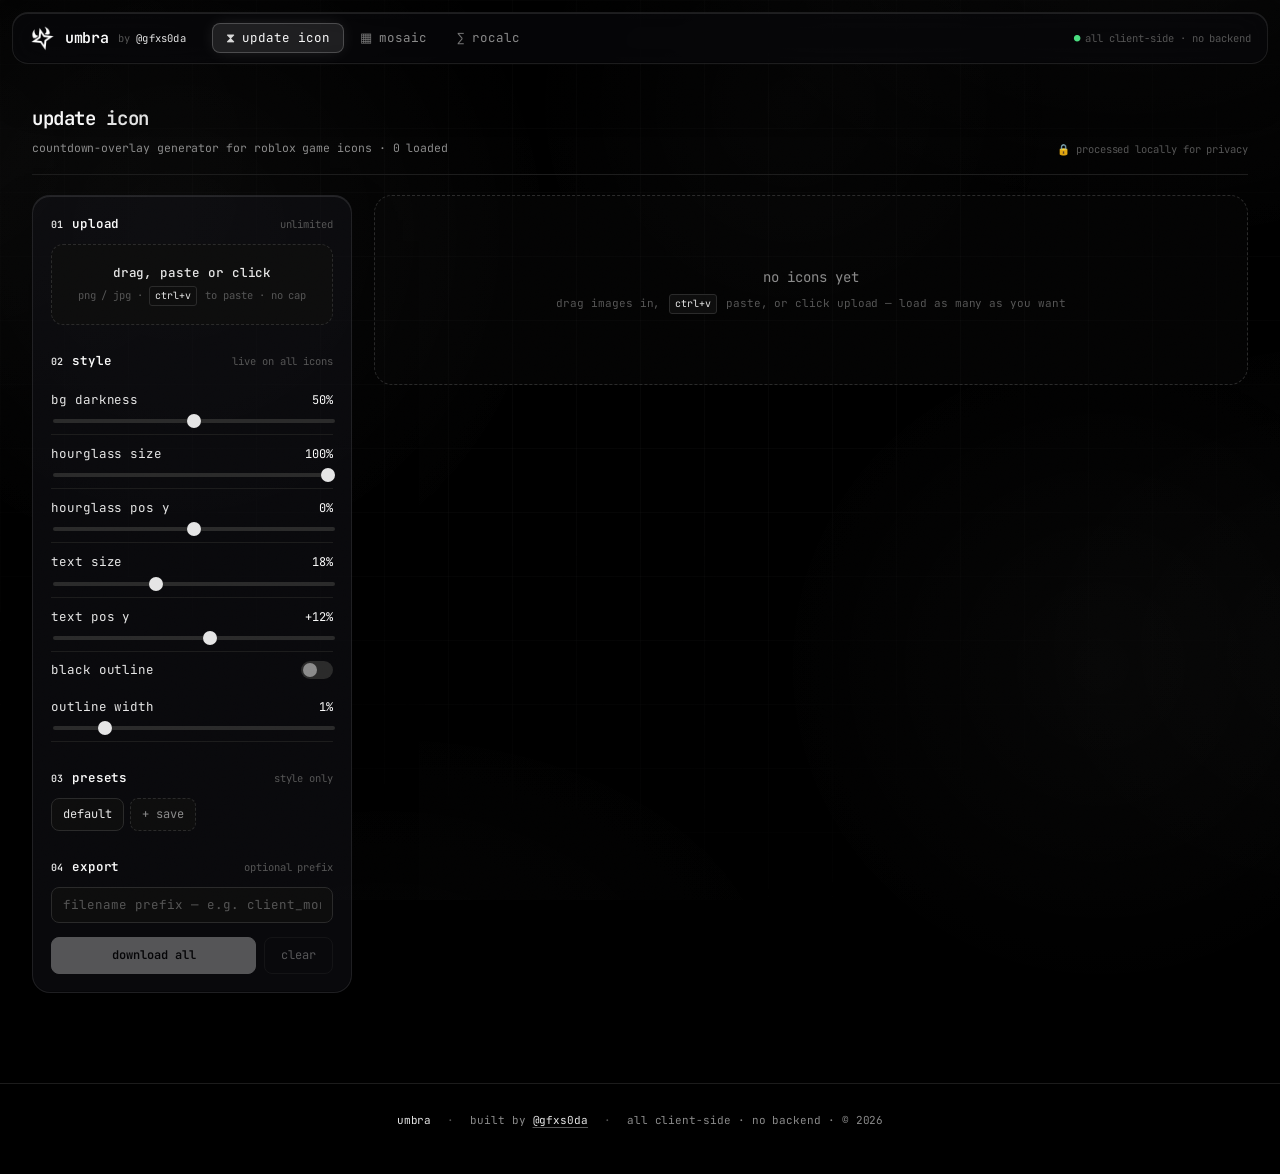
==== commit a95d7f45: "feat(update icon): multi-file downloads, filename prefix, per-session dedup drop the jszip export in" ====
--- a/index.html
+++ b/index.html
@@ -22,6 +22,7 @@
   <meta name="twitter:image" content="https://dgolaus.github.io/Umbra/assets/og.png" />
   <meta name="twitter:site" content="@gfxs0da" />
 
+  <link rel="preload" as="image" href="assets/fav-256.png" />
   <link rel="icon" type="image/png" href="assets/fav-256.png" />
   <link rel="apple-touch-icon" href="assets/fav-256.png" />
 
@@ -35,6 +36,13 @@
   <link rel="stylesheet" href="css/rocalc.css" />
 </head>
 <body>
+
+  <!-- boot / loading screen (neon-outline splash → fades into the hub) -->
+  <div id="boot" aria-hidden="true">
+    <div class="boot-inner">
+      <img class="boot-logo" src="assets/fav-256.png" alt="" />
+    </div>
+  </div>
 
   <!-- ambient layer (shared across all three tools) -->
   <div class="amb-orbs" aria-hidden="true"></div>
@@ -135,9 +143,10 @@
             </section>
 
             <section class="section">
-              <div class="section-header"><span class="num">04</span><h2>export</h2></div>
+              <div class="section-header"><span class="num">04</span><h2>export</h2><span class="desc">optional prefix</span></div>
+              <input type="text" class="text-input" id="ui-prefix" placeholder="filename prefix — e.g. client_money" spellcheck="false" autocomplete="off" maxlength="40" />
               <div class="ui-actions">
-                <button class="btn btn-primary grow" id="ui-dl-all" disabled>download all · zip</button>
+                <button class="btn btn-primary grow" id="ui-dl-all" disabled>download all</button>
                 <button class="btn" id="ui-clear" disabled>clear</button>
               </div>
             </section>
--- a/css/core.css
+++ b/css/core.css
@@ -193,14 +193,84 @@
   min-height: 100dvh;
 }
 
-.tool { display: none; }
+/* content-visibility (not display:none): a tool's render state is cached after
+   its first paint, so re-showing it on a tab switch skips the costly first
+   layout/paint. all three are warmed once behind the boot screen on load. */
+.tool {
+  content-visibility: hidden;
+  contain-intrinsic-size: 0;
+}
 .tool.is-active {
-  display: block;
-  animation: toolIn 0.42s var(--ease-out) both;
-}
+  content-visibility: visible;
+  animation: toolIn 0.3s var(--ease-out) both;
+}
+/* boot warm-up: force every tool to render once (behind the opaque #boot overlay) */
+body.warming .tool { content-visibility: visible; }
+/* opacity + slide only — no blur (animating filter:blur() over backdrop-filter
+   panels re-rasterizes everything per frame). opacity/transform = GPU = smooth. */
 @keyframes toolIn {
-  from { opacity: 0; transform: translateY(10px); filter: blur(6px); }
-  to   { opacity: 1; transform: none;             filter: blur(0); }
+  from { opacity: 0; transform: translateY(8px); }
+  to   { opacity: 1; transform: none; }
+}
+
+/* ---------- boot / loading screen — neon-outline splash ----------
+   --neon drives the glow/outline colour. swap it for e.g. #36e2ff (icy cyan)
+   or #ff3da6 (hot pink) for a full GTA-style coloured neon. */
+#boot {
+  --neon: 255, 255, 255;          /* rgb channels for the neon glow */
+  position: fixed;
+  inset: 0;
+  z-index: 9999;
+  display: flex;
+  align-items: center;
+  justify-content: center;
+  background: radial-gradient(ellipse 70% 60% at 50% 45%, #0a0a0c 0%, #000 75%);
+  animation: bootFailsafe 0.4s ease 6s forwards;   /* never trap the user if JS stalls */
+}
+#boot .boot-inner {
+  display: flex;
+  flex-direction: column;
+  align-items: center;
+  gap: 26px;
+}
+#boot .boot-logo {
+  width: 104px;
+  height: 104px;
+  border-radius: 26px;
+  filter:
+    drop-shadow(0 0 14px rgba(var(--neon), 0.55))
+    drop-shadow(0 0 44px rgba(var(--neon), 0.26));
+  animation: neonOn 1.4s ease-out both, logoFloat 2.8s ease-in-out 1.4s infinite;
+}
+/* neon "sign powering on" flicker, then settles */
+@keyframes neonOn {
+  0%   { opacity: 0; }
+  6%   { opacity: 0.85; }
+  9%   { opacity: 0.2; }
+  13%  { opacity: 1; }
+  16%  { opacity: 0.45; }
+  19%  { opacity: 1; }
+  24%  { opacity: 0.7; }
+  27%  { opacity: 1; }
+  100% { opacity: 1; }
+}
+@keyframes neonBreathe { 0%, 100% { opacity: 0.9; } 50% { opacity: 1; } }
+@keyframes logoFloat { 0%, 100% { transform: translateY(0); } 50% { transform: translateY(-5px); } }
+@keyframes bootFailsafe { to { opacity: 0; visibility: hidden; } }
+
+body.ready #boot {
+  opacity: 0;
+  pointer-events: none;
+  transition: opacity 0.55s ease;
+}
+body.ready #boot .boot-inner {
+  transform: scale(1.12);
+  transition: transform 0.6s var(--ease-out);
+}
+body.ready .shell { animation: shellIn 0.55s var(--ease-out) both; }
+@keyframes shellIn {
+  from { opacity: 0; transform: scale(0.992); }
+  to   { opacity: 1; transform: none; }
 }
 
 /* Mosaic runs as a single-viewport app: lock body scroll while it's active */
--- a/css/update-icon.css
+++ b/css/update-icon.css
@@ -85,6 +85,12 @@
   flex-direction: column;
   gap: 9px;
   animation: cardIn 0.26s var(--ease-out) both;
+  /* no backdrop-filter here: over a near-black bg it's visually nil but very
+     costly when many cards paint at once on first tab-show. solid-ish bg keeps
+     the glass look cheaply. */
+  background: rgba(17, 17, 21, 0.66);
+  backdrop-filter: none;
+  -webkit-backdrop-filter: none;
 }
 @keyframes cardIn {
   from { opacity: 0; transform: scale(0.95); }
@@ -147,6 +153,9 @@
 /* ---- preset row ---- */
 #tool-update .ui-presets { display: flex; flex-wrap: wrap; gap: 6px; }
 
+/* ---- filename prefix ---- */
+#tool-update #ui-prefix { margin-bottom: 10px; }
+
 /* ---- bulk action bar ---- */
 #tool-update .ui-actions {
   display: flex;
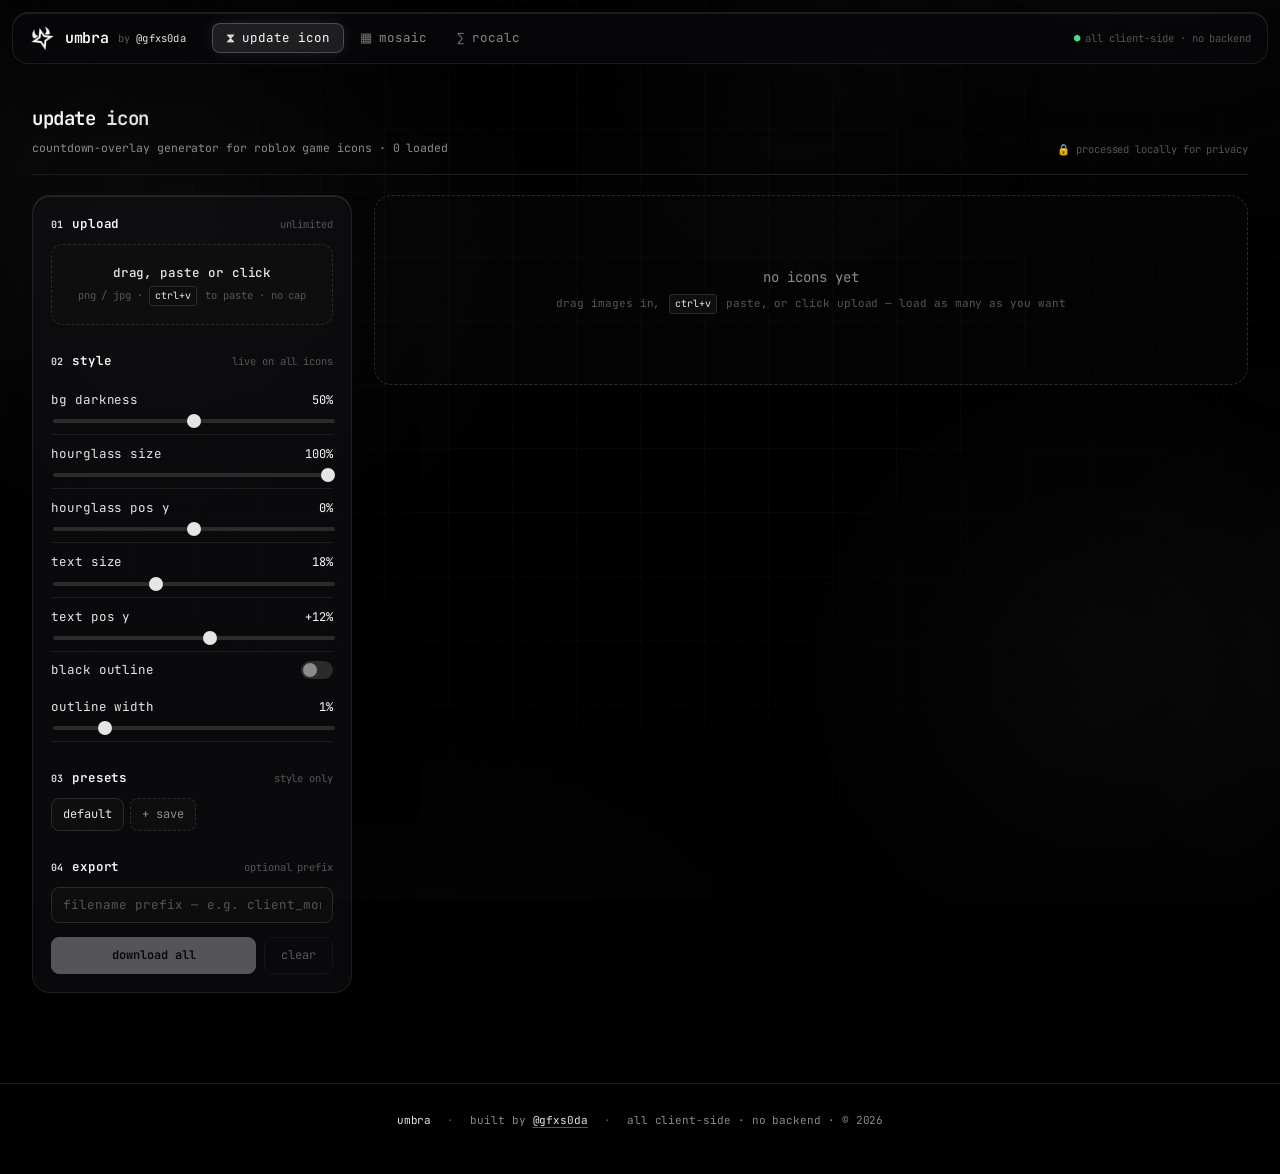
==== commit 456090f0: "feat(mosaic): boards — save a whole mosaic (grid, settings and images) presets only ever stored sett" ====
--- a/index.html
+++ b/index.html
@@ -261,11 +261,18 @@
               </div>
             </section>
 
+            <section class="section">
+              <div class="section-header"><span class="num">06</span><h2>boards</h2><span class="desc">settings + images</span></div>
+              <div class="chip-row" id="boardRow">
+                <button class="chip chip-add" id="saveBoardBtn" title="save this whole mosaic — grid, settings and images — to reload and edit later">+ save board</button>
+              </div>
+            </section>
+
           </aside>
 
           <div class="preview-col">
             <div class="preview-meta">
-              <span class="title"><span class="num">06</span> preview</span>
+              <span class="title"><span class="num">07</span> preview</span>
               <span class="info"><b id="gridSizeHint">3×3 · 16:9</b> · drag between slots to reorder</span>
             </div>
             <div class="preview-wrap">
--- a/css/mosaic.css
+++ b/css/mosaic.css
@@ -176,6 +176,9 @@
 #tool-mosaic .slot.has-image .slot-remove { display: flex; }
 #tool-mosaic .slot.has-image:hover .slot-remove { opacity: 1; background: var(--accent); }
 #tool-mosaic .slot-remove:hover { transform: scale(1.15); }
+
+/* inline name entry for presets / boards */
+#tool-mosaic .name-input { width: 150px; font-size: 12px; padding: 6px 9px; }
 
 /* ---------- actions footer ---------- */
 #tool-mosaic .actions {
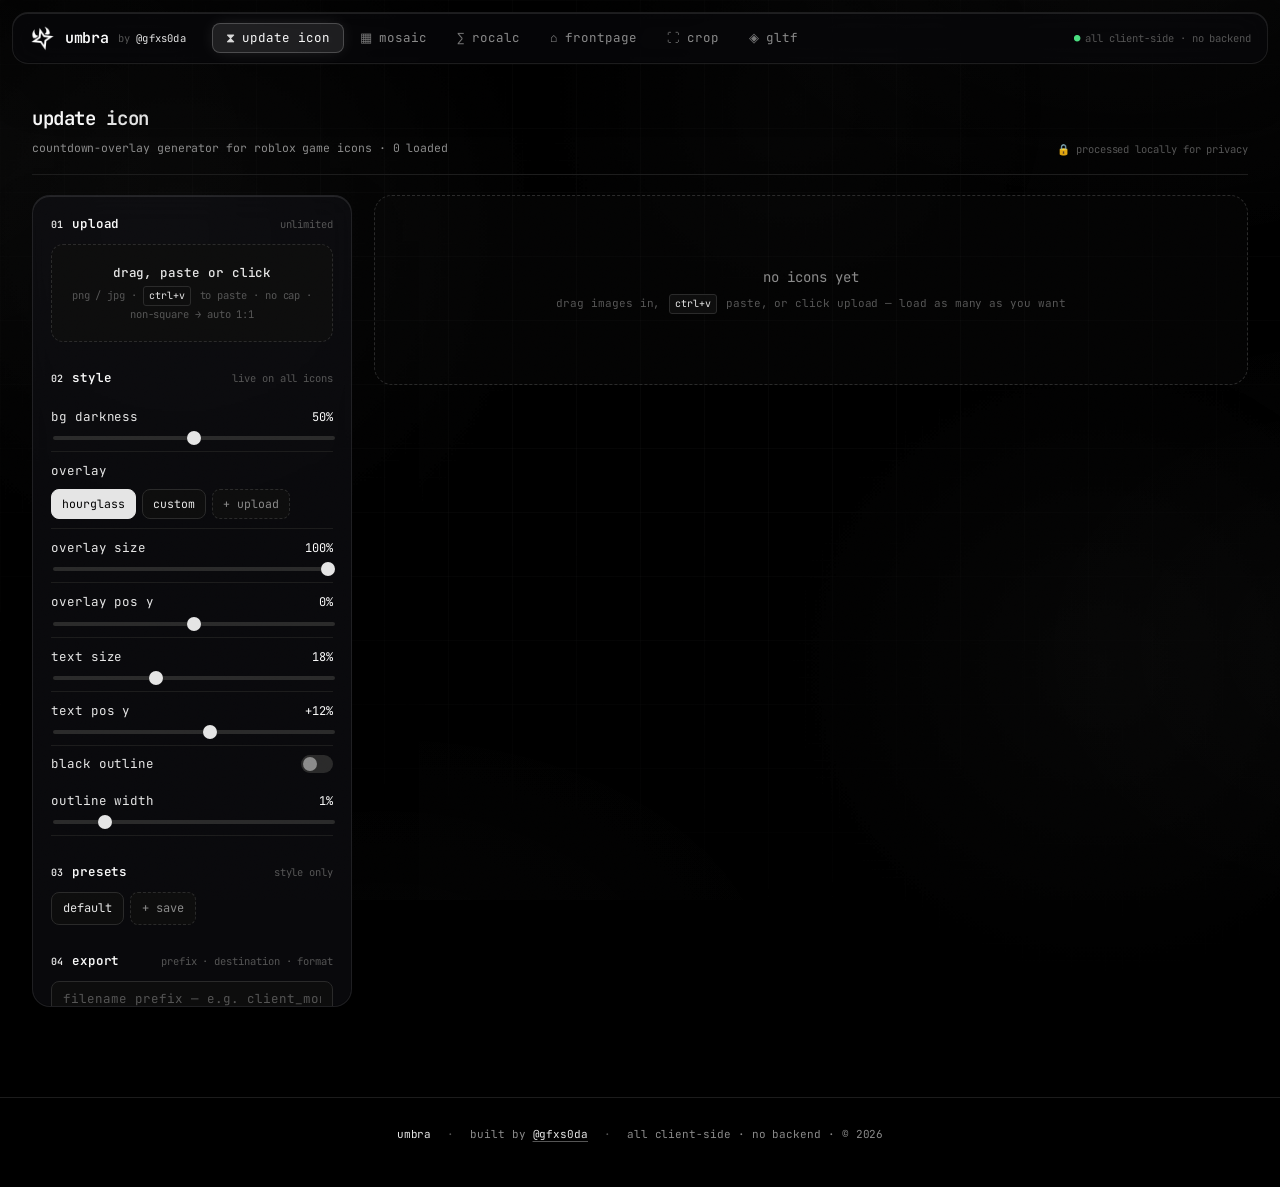
==== commit ad2ed042: "feat: frontpage, crop and gltf → png tools + useumbra.cc - frontpage (4): roblox home/search/charts " ====
--- a/index.html
+++ b/index.html
@@ -6,20 +6,20 @@
   <meta name="color-scheme" content="dark" />
   <meta name="theme-color" content="#060608" />
   <title>umbra — roblox gfx utility hub by @gfxs0da</title>
-  <meta name="description" content="umbra — a roblox gfx utility hub by @gfxs0da. countdown icon overlays, thumbnail grid mosaics, and a robux calculator. all client-side, no backend." />
+  <meta name="description" content="umbra — a roblox gfx utility hub by @gfxs0da. countdown icon overlays, thumbnail grid mosaics, a robux calculator, a roblox front-page preview, a photoshop-style crop and a gltf → png extractor for photobooth captures. all client-side, no backend." />
 
   <!-- social / link previews -->
   <meta property="og:type" content="website" />
-  <meta property="og:url" content="https://dgolaus.github.io/Umbra/" />
+  <meta property="og:url" content="https://useumbra.cc/" />
   <meta property="og:title" content="umbra · by @gfxs0da" />
-  <meta property="og:description" content="countdown icon overlays, thumbnail grid mosaics, and a robux calculator — all client-side." />
-  <meta property="og:image" content="https://dgolaus.github.io/Umbra/assets/og.png" />
+  <meta property="og:description" content="countdown icon overlays, thumbnail grid mosaics, a robux calculator, a front-page preview, a photoshop-style crop and gltf → png — all client-side." />
+  <meta property="og:image" content="https://useumbra.cc/assets/og.png" />
   <meta property="og:image:width" content="1200" />
   <meta property="og:image:height" content="630" />
   <meta name="twitter:card" content="summary_large_image" />
   <meta name="twitter:title" content="umbra · by @gfxs0da" />
-  <meta name="twitter:description" content="countdown icon overlays, thumbnail grid mosaics, and a robux calculator — all client-side." />
-  <meta name="twitter:image" content="https://dgolaus.github.io/Umbra/assets/og.png" />
+  <meta name="twitter:description" content="countdown icon overlays, thumbnail grid mosaics, a robux calculator, a front-page preview, a photoshop-style crop and gltf → png — all client-side." />
+  <meta name="twitter:image" content="https://useumbra.cc/assets/og.png" />
   <meta name="twitter:site" content="@gfxs0da" />
 
   <link rel="preload" as="image" href="assets/fav-256.png" />
@@ -28,12 +28,15 @@
 
   <link rel="preconnect" href="https://fonts.googleapis.com" />
   <link rel="preconnect" href="https://fonts.gstatic.com" crossorigin />
-  <link href="https://fonts.googleapis.com/css2?family=JetBrains+Mono:wght@400;500;600;700;800&display=swap" rel="stylesheet" />
+  <link href="https://fonts.googleapis.com/css2?family=Inter:wght@400;500;600;700;800&family=JetBrains+Mono:wght@400;500;600;700;800&display=swap" rel="stylesheet" />
 
   <link rel="stylesheet" href="css/core.css" />
   <link rel="stylesheet" href="css/update-icon.css" />
   <link rel="stylesheet" href="css/mosaic.css" />
   <link rel="stylesheet" href="css/rocalc.css" />
+  <link rel="stylesheet" href="css/frontpage.css" />
+  <link rel="stylesheet" href="css/crop.css" />
+  <link rel="stylesheet" href="css/gltf.css" />
 </head>
 <body>
 
@@ -44,7 +47,7 @@
     </div>
   </div>
 
-  <!-- ambient layer (shared across all three tools) -->
+  <!-- ambient layer (shared across all tools) -->
   <div class="amb-orbs" aria-hidden="true"></div>
   <div class="amb-grid" aria-hidden="true"></div>
   <div class="amb-particles" aria-hidden="true"><i></i><i></i><i></i><i></i><i></i><i></i><i></i><i></i></div>
@@ -61,6 +64,9 @@
       <button class="hubnav__tab" role="tab" data-tool="update" title="press 1"><span class="ico" aria-hidden="true">⧗</span>update icon</button>
       <button class="hubnav__tab" role="tab" data-tool="mosaic" title="press 2"><span class="ico" aria-hidden="true">▦</span>mosaic</button>
       <button class="hubnav__tab" role="tab" data-tool="rocalc" title="press 3"><span class="ico" aria-hidden="true">∑</span>rocalc</button>
+      <button class="hubnav__tab" role="tab" data-tool="frontpage" title="press 4"><span class="ico" aria-hidden="true">⌂</span>frontpage</button>
+      <button class="hubnav__tab" role="tab" data-tool="crop" title="press 5"><span class="ico" aria-hidden="true">⛶</span>crop</button>
+      <button class="hubnav__tab" role="tab" data-tool="gltf" title="press 6 · active testing"><span class="ico" aria-hidden="true">◈</span>gltf</button>
     </div>
     <span class="hubnav__spacer"></span>
     <span class="hubnav__note"><span class="dot">●</span>all client-side · no backend</span>
@@ -85,13 +91,13 @@
         <div class="ui-layout">
 
           <!-- controls -->
-          <aside class="ui-controls glass">
+          <aside class="ui-controls glass" data-native-scroll>
 
             <section class="section">
               <div class="section-header"><span class="num">01</span><h2>upload</h2><span class="desc">unlimited</span></div>
               <div class="dropzone" id="ui-dropzone">
                 <div class="main">drag, paste or click</div>
-                <div class="hint">png / jpg · <span class="kbd">ctrl+v</span> to paste · no cap</div>
+                <div class="hint">png / jpg · <span class="kbd">ctrl+v</span> to paste · no cap · non-square → auto 1:1</div>
                 <input type="file" id="ui-file" accept="image/*" multiple>
               </div>
             </section>
@@ -101,28 +107,37 @@
 
               <div class="ui-srow">
                 <div class="ui-srow-top"><span>bg darkness</span><span class="val" id="ui-darkness-v">50%</span></div>
-                <input type="range" id="ui-darkness" min="0" max="100" value="50">
+                <input type="range" id="ui-darkness" min="0" max="100" value="50" aria-label="bg darkness">
+              </div>
+              <div class="ui-overlay-row">
+                <div class="ui-srow-top"><span>overlay</span></div>
+                <div class="chip-row" id="ui-overlay">
+                  <button class="chip active" data-overlay="hourglass" title="the rovisuals hourglass">hourglass</button>
+                  <button class="chip" data-overlay="custom" title="upload a png / svg / webp overlay">custom</button>
+                  <button class="chip chip-add" data-overlay-upload title="upload a png / svg / webp overlay">+ upload</button>
+                </div>
+                <input type="file" id="ui-overlay-file" accept="image/png,image/webp,image/svg+xml,.svg" hidden>
               </div>
               <div class="ui-srow">
-                <div class="ui-srow-top"><span>hourglass size</span><span class="val" id="ui-hgsize-v">100%</span></div>
-                <input type="range" id="ui-hgsize" min="0" max="100" value="100">
+                <div class="ui-srow-top"><span>overlay size</span><span class="val" id="ui-hgsize-v">100%</span></div>
+                <input type="range" id="ui-hgsize" min="0" max="100" value="100" aria-label="overlay size">
               </div>
               <div class="ui-srow">
-                <div class="ui-srow-top"><span>hourglass pos y</span><span class="val" id="ui-hgposy-v">0%</span></div>
-                <input type="range" id="ui-hgposy" min="-100" max="100" value="0">
+                <div class="ui-srow-top"><span>overlay pos y</span><span class="val" id="ui-hgposy-v">0%</span></div>
+                <input type="range" id="ui-hgposy" min="-100" max="100" value="0" aria-label="overlay pos y">
               </div>
               <div class="ui-srow">
                 <div class="ui-srow-top"><span>text size</span><span class="val" id="ui-textsize-v">18%</span></div>
-                <input type="range" id="ui-textsize" min="0" max="50" value="18">
+                <input type="range" id="ui-textsize" min="0" max="50" value="18" aria-label="text size">
               </div>
               <div class="ui-srow">
                 <div class="ui-srow-top"><span>text pos y</span><span class="val" id="ui-textposy-v">+12%</span></div>
-                <input type="range" id="ui-textposy" min="-100" max="100" value="12">
+                <input type="range" id="ui-textposy" min="-100" max="100" value="12" aria-label="text pos y">
               </div>
               <div class="row">
                 <span class="row-label">black outline</span>
                 <span class="row-value">
-                  <label class="toggle" title="stroke text + hourglass in black">
+                  <label class="toggle" title="stroke text + overlay in black">
                     <input type="checkbox" id="ui-outline">
                     <span class="toggle-switch"></span>
                   </label>
@@ -130,7 +145,7 @@
               </div>
               <div class="ui-srow">
                 <div class="ui-srow-top"><span>outline width</span><span class="val" id="ui-outlinew-v">1%</span></div>
-                <input type="range" id="ui-outlinew" min="0" max="6" value="1">
+                <input type="range" id="ui-outlinew" min="0" max="6" value="1" aria-label="outline width">
               </div>
             </section>
 
@@ -143,8 +158,27 @@
             </section>
 
             <section class="section">
-              <div class="section-header"><span class="num">04</span><h2>export</h2><span class="desc">optional prefix</span></div>
+              <div class="section-header"><span class="num">04</span><h2>export</h2><span class="desc">prefix · destination · format</span></div>
               <input type="text" class="text-input" id="ui-prefix" placeholder="filename prefix — e.g. client_money" spellcheck="false" autocomplete="off" maxlength="40" />
+              <div class="ui-save-row">
+                <div class="ui-srow-top"><span>save to</span></div>
+                <div class="chip-row" id="ui-saveto" role="radiogroup" aria-label="save to">
+                  <button class="chip active" type="button" data-saveto="downloads" role="radio" aria-checked="true" title="the browser's downloads folder">downloads</button>
+                  <button class="chip" type="button" data-saveto="folder" role="radio" aria-checked="false" title="save straight into a folder you pick">folder</button>
+                </div>
+                <div class="ui-folder" id="ui-folder" hidden>
+                  <svg class="ui-folder-ico" viewBox="0 0 24 24" width="14" height="14" fill="none" stroke="currentColor" stroke-width="1.8" stroke-linecap="round" stroke-linejoin="round" aria-hidden="true"><path d="M3 7a2 2 0 0 1 2-2h4l2 2h8a2 2 0 0 1 2 2v8a2 2 0 0 1-2 2H5a2 2 0 0 1-2-2z"/></svg>
+                  <span class="ui-folder-name is-empty" id="ui-folder-name">no folder yet</span>
+                  <button class="ui-folder-change" id="ui-folder-change" type="button">choose</button>
+                </div>
+              </div>
+              <div class="ui-save-row">
+                <div class="ui-srow-top"><span>format</span></div>
+                <div class="chip-row" id="ui-format" role="radiogroup" aria-label="download all format">
+                  <button class="chip active" type="button" data-format="png" role="radio" aria-checked="true" title="one png per icon">png files</button>
+                  <button class="chip" type="button" data-format="zip" role="radio" aria-checked="false" title="every icon in one .zip">.zip</button>
+                </div>
+              </div>
               <div class="ui-actions">
                 <button class="btn btn-primary grow" id="ui-dl-all" disabled>download all</button>
                 <button class="btn" id="ui-clear" disabled>clear</button>
@@ -215,7 +249,7 @@
               <div class="row">
                 <span class="row-label">gap</span>
                 <span class="row-value">
-                  <input type="range" id="gapSlider" min="0" max="20" value="4">
+                  <input type="range" id="gapSlider" min="0" max="20" value="4" aria-label="gap">
                   <span class="val" id="gapValue">4px</span>
                 </span>
               </div>
@@ -487,63 +521,41 @@
             <p>selling robux outside the <strong>developer exchange</strong> program violates roblox's terms of service and can result in account termination. this calculator is informational only.</p>
           </div>
 
-          <div class="bm-sub">
-            <h3 class="bm-sub__title">brl parallel</h3>
+          <div class="bm-sub" data-bm>
+            <h3 class="bm-sub__title">
+              <button class="bm-cur" type="button" data-bm-cur-open aria-haspopup="listbox" aria-expanded="false" aria-controls="bm-cur-menu" aria-label="change currency (now brl)"><span data-bm-code>brl</span><span class="bm-cur__caret" aria-hidden="true">▾</span></button>
+              parallel
+            </h3>
+            <div class="bm-cur-menu" id="bm-cur-menu" data-bm-menu hidden>
+              <input class="bm-cur-menu__search" id="bm-cur-search" type="text" role="combobox" aria-expanded="true" aria-autocomplete="list" aria-controls="bm-cur-list" aria-label="search currency" placeholder="search currency…" autocomplete="off" spellcheck="false" />
+              <ul class="bm-cur-menu__list" id="bm-cur-list" role="listbox" aria-label="currency" data-native-scroll></ul>
+              <p class="bm-cur-menu__empty" data-bm-empty hidden>no match</p>
+            </div>
             <div class="row">
-              <label class="row__label" for="bm-brl-price">price per 1k robux</label>
+              <label class="row__label" for="bm-price">price per 1k robux</label>
               <div class="input-with-suffix">
-                <span class="prefix">R$</span>
-                <input id="bm-brl-price" type="text" inputmode="decimal" placeholder="0,00" autocomplete="off" spellcheck="false" />
+                <button class="prefix bm-cur-prefix" type="button" data-bm-cur-open data-bm-sym aria-haspopup="listbox" aria-expanded="false" aria-controls="bm-cur-menu" aria-label="change currency (now brl)">R$</button>
+                <input id="bm-price" type="text" inputmode="decimal" placeholder="0,00" autocomplete="off" spellcheck="false" />
               </div>
             </div>
             <div class="row">
-              <label class="row__label" for="bm-brl-robux">amount</label>
+              <label class="row__label" for="bm-robux">amount</label>
               <div class="input-with-suffix">
-                <input id="bm-brl-robux" type="text" inputmode="numeric" placeholder="0" autocomplete="off" spellcheck="false" />
+                <input id="bm-robux" type="text" inputmode="numeric" placeholder="0" autocomplete="off" spellcheck="false" />
                 <span class="suffix">robux</span>
               </div>
             </div>
             <div class="row">
-              <label class="row__label" for="bm-brl-value">value</label>
+              <label class="row__label" for="bm-value">value</label>
               <div class="input-with-suffix">
-                <span class="prefix">R$</span>
-                <input id="bm-brl-value" type="text" inputmode="decimal" placeholder="0,00" autocomplete="off" spellcheck="false" />
-              </div>
-            </div>
-            <p class="compare" data-compare-brl aria-live="polite" hidden>
+                <button class="prefix bm-cur-prefix" type="button" data-bm-cur-open data-bm-sym aria-haspopup="listbox" aria-expanded="false" aria-controls="bm-cur-menu" aria-label="change currency (now brl)">R$</button>
+                <input id="bm-value" type="text" inputmode="decimal" placeholder="0,00" autocomplete="off" spellcheck="false" />
+              </div>
+            </div>
+            <p class="compare" data-compare aria-live="polite" hidden>
               <span>at the official devex:</span>
-              <span data-devex-equiv-brl>—</span>
-              <span class="diff" data-diff-brl></span>
-            </p>
-          </div>
-
-          <div class="bm-sub">
-            <h3 class="bm-sub__title">usd parallel</h3>
-            <div class="row">
-              <label class="row__label" for="bm-usd-price">price per 1k robux</label>
-              <div class="input-with-suffix">
-                <span class="prefix">$</span>
-                <input id="bm-usd-price" type="text" inputmode="decimal" placeholder="0.00" autocomplete="off" spellcheck="false" />
-              </div>
-            </div>
-            <div class="row">
-              <label class="row__label" for="bm-usd-robux">amount</label>
-              <div class="input-with-suffix">
-                <input id="bm-usd-robux" type="text" inputmode="numeric" placeholder="0" autocomplete="off" spellcheck="false" />
-                <span class="suffix">robux</span>
-              </div>
-            </div>
-            <div class="row">
-              <label class="row__label" for="bm-usd-value">value</label>
-              <div class="input-with-suffix">
-                <span class="prefix">$</span>
-                <input id="bm-usd-value" type="text" inputmode="decimal" placeholder="0.00" autocomplete="off" spellcheck="false" />
-              </div>
-            </div>
-            <p class="compare" data-compare-usd aria-live="polite" hidden>
-              <span>at the official devex:</span>
-              <span data-devex-equiv-usd>—</span>
-              <span class="diff" data-diff-usd></span>
+              <span data-devex-equiv>—</span>
+              <span class="diff" data-diff></span>
             </p>
           </div>
         </section>
@@ -559,7 +571,502 @@
       <div class="toast" data-toast role="status" aria-live="polite" aria-atomic="true"></div>
     </section>
 
-    <footer class="hub-footer">
+    <!-- ======================================================= -->
+    <!-- TOOL 4 · FRONTPAGE                                      -->
+    <!-- ======================================================= -->
+    <section id="tool-frontpage" class="tool" role="tabpanel" aria-label="frontpage">
+      <div class="wrap">
+
+        <div class="fp-head">
+          <div>
+            <h1>front<span class="accent">page</span></h1>
+            <p class="sub">see your thumbnail on a roblox-style front page · <span id="fp-feed-info">loading neighbors…</span></p>
+          </div>
+          <span class="privacy">processed locally for privacy</span>
+        </div>
+
+        <div class="fp-layout">
+
+          <!-- controls -->
+          <aside class="fp-controls glass">
+
+            <section class="section">
+              <div class="section-header"><span class="num">01</span><h2>your game</h2><span class="desc">how it shows up</span></div>
+              <div class="fp-fields">
+                <label class="fp-field fp-field--full"><span>name</span>
+                  <input type="text" class="text-input" id="fp-name" placeholder="Your Game" maxlength="60" spellcheck="false" autocomplete="off"></label>
+                <label class="fp-field fp-field--full"><span>creator</span>
+                  <input type="text" class="text-input" id="fp-creator" placeholder="you" maxlength="40" spellcheck="false" autocomplete="off"></label>
+                <label class="fp-field"><span>rating %</span>
+                  <input type="number" class="text-input" id="fp-rating" min="0" max="100" step="1" inputmode="numeric"></label>
+                <label class="fp-field"><span>players</span>
+                  <input type="text" class="text-input" id="fp-players" placeholder="1.2K" maxlength="12" spellcheck="false" autocomplete="off"></label>
+              </div>
+              <div class="dropzone" id="fp-dropzone" role="button" tabindex="0" aria-label="upload thumbnail">
+                <div class="main">thumbnail · drag, paste or click</div>
+                <div class="hint">16:9 png / jpg · <span class="kbd">ctrl+v</span> to paste · replaces the active variant</div>
+                <input type="file" id="fp-file" accept="image/*" multiple>
+              </div>
+
+              <div class="fp-icon" id="fp-icon">
+                <div class="fp-icon-prev" aria-hidden="true"><img id="fp-icon-prev" alt="" draggable="false"></div>
+                <div class="fp-icon-main">
+                  <div class="fp-icon-acts">
+                    <div class="dropzone fp-icon-drop" id="fp-icon-drop" role="button" tabindex="0" aria-label="upload icon" title="your own square icon · drop, or click to pick · non-square is center-cropped">
+                      <div class="main">upload icon</div>
+                      <input type="file" id="fp-icon-file" accept="image/*">
+                    </div>
+                    <button type="button" class="btn fp-icon-crop" id="fp-icon-crop" title="add a thumbnail first" disabled>crop from thumbnail →</button>
+                  </div>
+                  <p class="fp-icon-status"><span class="fp-icon-label">icon</span> <span id="fp-icon-src" aria-live="polite">center crop (auto)</span><span id="fp-icon-mine" hidden> · <button type="button" class="fp-link" id="fp-icon-remove" title="drop your icon and go back to the center crop">remove</button></span></p>
+                </div>
+              </div>
+            </section>
+
+            <section class="section" id="fp-var-sec">
+              <div class="section-header"><span class="num">02</span><h2>variants</h2><span class="desc">a/b up to 4</span></div>
+              <div class="chip-row fp-variants" id="fp-variants">
+                <button type="button" class="chip chip-add" id="fp-var-add" title="add another thumbnail to compare">+ variant</button>
+                <input type="file" id="fp-var-file" accept="image/*" multiple hidden>
+              </div>
+              <div class="row">
+                <span class="row-label">mode</span>
+                <span class="row-value fp-seg">
+                  <button type="button" class="chip" data-set="varMode" data-val="flip" title="one slot — cycle variants with ← →">flip</button>
+                  <button type="button" class="chip" data-set="varMode" data-val="spread" title="every variant gets its own slot">spread</button>
+                </span>
+              </div>
+              <div class="row">
+                <span class="row-label">active</span>
+                <span class="row-value fp-cycle">
+                  <button type="button" class="chip" id="fp-var-prev" aria-label="previous variant">‹</button>
+                  <span class="val" id="fp-var-label">no variants</span>
+                  <button type="button" class="chip" id="fp-var-next" aria-label="next variant">›</button>
+                  <span class="fp-keys"><span class="kbd">←</span><span class="kbd">→</span></span>
+                </span>
+              </div>
+            </section>
+
+            <section class="section">
+              <div class="section-header"><span class="num">03</span><h2>view</h2><span class="desc">the page around you</span></div>
+              <div class="row">
+                <span class="row-label">page</span>
+                <span class="row-value fp-seg">
+                  <button type="button" class="chip" data-set="page" data-val="home">home</button>
+                  <button type="button" class="chip" data-set="page" data-val="search">search</button>
+                  <button type="button" class="chip" data-set="page" data-val="charts">charts</button>
+                </span>
+              </div>
+              <div class="row">
+                <span class="row-label">device</span>
+                <span class="row-value fp-seg">
+                  <button type="button" class="chip" data-set="device" data-val="desktop">desktop</button>
+                  <button type="button" class="chip" data-set="device" data-val="mobile">mobile</button>
+                </span>
+              </div>
+              <div class="row">
+                <span class="row-label">theme</span>
+                <span class="row-value fp-seg">
+                  <button type="button" class="chip" data-set="theme" data-val="dark">dark</button>
+                  <button type="button" class="chip" data-set="theme" data-val="light">light</button>
+                </span>
+              </div>
+              <div class="row">
+                <span class="row-label">language</span>
+                <span class="row-value fp-seg">
+                  <button type="button" class="chip" data-set="lang" data-val="en">en</button>
+                  <button type="button" class="chip" data-set="lang" data-val="pt">pt-br</button>
+                </span>
+              </div>
+              <div class="row">
+                <span class="row-label">sidebar</span>
+                <span class="row-value">
+                  <label class="toggle" title="show the left navigation (desktop)">
+                    <input type="checkbox" id="fp-sidebar" aria-label="sidebar">
+                    <span class="toggle-switch"></span>
+                  </label>
+                </span>
+              </div>
+              <div class="row">
+                <span class="row-label">density</span>
+                <span class="row-value fp-seg">
+                  <button type="button" class="chip" data-set="density" data-val="cozy">cozy</button>
+                  <button type="button" class="chip" data-set="density" data-val="compact">compact</button>
+                </span>
+              </div>
+            </section>
+
+            <section class="section">
+              <div class="section-header"><span class="num">04</span><h2>neighbors</h2><span class="desc">real games from the feed</span></div>
+              <div class="fp-nb">
+                <select class="select" id="fp-genre" aria-label="neighbor genre"><option value="all">all genres</option></select>
+                <button type="button" class="btn" id="fp-shuffle" title="new random neighbor order">randomize</button>
+              </div>
+              <p class="fp-hint">click any tile in the preview to put your game there</p>
+              <div class="counter-bar">
+                <span id="fp-slot-v">slot 2</span>
+                <button type="button" class="fp-link" id="fp-slot-reset">reset position</button>
+              </div>
+            </section>
+
+            <section class="section">
+              <div class="section-header"><span class="num">05</span><h2>tests</h2><span class="desc">preview only · not exported</span></div>
+              <div class="fp-srow">
+                <div class="fp-srow-top"><span>distance</span><span class="val" id="fp-distance-v">1.00×</span></div>
+                <input type="range" id="fp-distance" min="0" max="100" value="0" aria-label="viewing distance">
+              </div>
+              <div class="fp-srow">
+                <div class="fp-srow-top"><span>squint</span><span class="val" id="fp-squint-v">0px</span></div>
+                <input type="range" id="fp-squint" min="0" max="12" value="0" aria-label="squint blur">
+              </div>
+              <div class="row">
+                <span class="row-label">grayscale</span>
+                <span class="row-value">
+                  <label class="toggle" title="judge value contrast without color">
+                    <input type="checkbox" id="fp-gray" aria-label="grayscale">
+                    <span class="toggle-switch"></span>
+                  </label>
+                </span>
+              </div>
+              <div class="fp-meter-head"><span>stand-out meter</span><span class="fp-meter-sub">vs your neighbors</span></div>
+              <div class="fp-meter" id="fp-meter"><div class="fp-meter-msg">add a thumbnail to measure how it stands out</div></div>
+              <p class="fp-meter-sr" id="fp-meter-sr" aria-live="polite"></p>
+            </section>
+
+            <section class="section">
+              <div class="section-header"><span class="num">06</span><h2>export</h2><span class="desc">what you see</span></div>
+              <div class="row">
+                <span class="row-label">highlight my game</span>
+                <span class="row-value">
+                  <label class="toggle" title="dashed outline + label in the preview (hidden in exports)">
+                    <input type="checkbox" id="fp-highlight" aria-label="highlight my game">
+                    <span class="toggle-switch"></span>
+                  </label>
+                </span>
+              </div>
+              <div class="row">
+                <span class="row-label">scale</span>
+                <span class="row-value fp-seg">
+                  <button type="button" class="chip" data-set="scale" data-val="1">1x</button>
+                  <button type="button" class="chip" data-set="scale" data-val="2">2x</button>
+                </span>
+              </div>
+              <div class="fp-actions">
+                <button type="button" class="btn btn-primary grow" id="fp-export">export png</button>
+                <button type="button" class="btn" id="fp-copy">copy</button>
+              </div>
+              <p class="fp-hint fp-fname" id="fp-fname">frontpage-home-desktop.png</p>
+            </section>
+
+          </aside>
+
+          <!-- preview -->
+          <div class="fp-stage glass" id="fp-stage">
+            <div class="fp-stage-bar">
+              <span id="fp-stage-label">home · desktop · dark · en</span>
+              <span class="fp-stage-var" id="fp-stage-var"></span>
+              <span class="fp-stage-hint">click a tile to place your game</span>
+            </div>
+            <div class="fp-stage-body" id="fp-stage-body">
+              <div class="fp-lens" id="fp-lens">
+                <div class="fp-device" id="fp-device">
+                  <div class="fp-island" aria-hidden="true"></div>
+                  <div class="fp-viewport rbx" id="fp-viewport" data-theme="dark" aria-label="roblox front page preview"></div>
+                </div>
+              </div>
+              <div class="fp-empty" id="fp-empty" hidden>
+                <div class="big">no neighbor feed</div>
+                <div class="small">js/feed.js is missing or empty, so there are no real games to put around yours. run <span class="kbd">node scripts/fetch-feed.js</span> or wait for the daily update.</div>
+              </div>
+            </div>
+          </div>
+
+        </div>
+
+        <p class="fp-legal">not affiliated with roblox corporation. game names and thumbnails belong to their creators.</p>
+      </div>
+      <div class="toast" id="fp-toast" role="status" aria-live="polite"></div>
+    </section>
+
+    <!-- ======================================================= -->
+    <!-- TOOL 5 · CROP                                           -->
+    <!-- ======================================================= -->
+    <section id="tool-crop" class="tool" role="tabpanel" aria-label="crop">
+      <div class="wrap">
+
+        <div class="cr-head">
+          <div>
+            <h1>cr<span class="accent">op</span></h1>
+            <p class="sub">photoshop-style crop for thumbnails &amp; icons · <span id="cr-info">no image yet</span></p>
+          </div>
+          <span class="privacy">processed locally for privacy</span>
+        </div>
+
+        <div class="cr-layout">
+
+          <!-- stage: the image + crop overlay -->
+          <div class="cr-stage glass" id="cr-stage">
+            <div class="cr-view" id="cr-view">
+
+              <div class="dropzone cr-drop" id="cr-drop" role="button" tabindex="0" aria-label="upload a thumbnail to crop">
+                <div class="cr-drop-ico" aria-hidden="true">⛶</div>
+                <div class="main">drop a thumbnail · click · or <span class="kbd">ctrl+v</span></div>
+                <div class="hint">png / jpg / webp · the crop area shows up highlighted — drag it, resize it, export</div>
+              </div>
+
+              <div class="cr-frame" id="cr-frame" hidden>
+                <img id="cr-img" alt="" draggable="false">
+                <div class="cr-shade" id="cr-shade"></div>
+              </div>
+
+              <div class="cr-ui" id="cr-ui" hidden>
+                <div class="cr-box" id="cr-box" tabindex="0" role="group" aria-roledescription="crop area" aria-label="crop area — drag to move, handles to resize, arrow keys to nudge">
+                  <div class="cr-grid" aria-hidden="true"><i></i><i></i><i></i><i></i></div>
+                  <span class="cr-h cr-h--edge cr-h--n" data-h="n" aria-hidden="true"></span>
+                  <span class="cr-h cr-h--edge cr-h--e" data-h="e" aria-hidden="true"></span>
+                  <span class="cr-h cr-h--edge cr-h--s" data-h="s" aria-hidden="true"></span>
+                  <span class="cr-h cr-h--edge cr-h--w" data-h="w" aria-hidden="true"></span>
+                  <span class="cr-h cr-h--corner cr-h--nw" data-h="nw" aria-hidden="true"></span>
+                  <span class="cr-h cr-h--corner cr-h--ne" data-h="ne" aria-hidden="true"></span>
+                  <span class="cr-h cr-h--corner cr-h--se" data-h="se" aria-hidden="true"></span>
+                  <span class="cr-h cr-h--corner cr-h--sw" data-h="sw" aria-hidden="true"></span>
+                </div>
+                <div class="cr-badge" id="cr-badge" aria-hidden="true"></div>
+              </div>
+
+              <!-- floating toolbar (photoshop-style) -->
+              <div class="cr-bar" id="cr-bar" role="toolbar" aria-label="crop options" hidden>
+                <span class="cr-bar-label" aria-hidden="true">ratio</span>
+                <select class="select" id="cr-ratio" aria-label="crop ratio">
+                  <option value="1:1">1:1 square</option>
+                  <option value="16:9">16:9 thumbnail</option>
+                  <option value="4:3">4:3</option>
+                  <option value="free">free</option>
+                  <option value="original">original</option>
+                </select>
+                <button type="button" class="cr-tbtn cr-tbtn--icon" id="cr-swap" aria-label="swap orientation">⇄</button>
+                <span class="cr-sep" aria-hidden="true"></span>
+                <button type="button" class="cr-tbtn" id="cr-reset" title="largest box of this ratio, centred (esc · double-click)">reset</button>
+                <button type="button" class="cr-tbtn" id="cr-new" title="crop another image" aria-label="new image">new<span class="cr-wide"> image</span></button>
+              </div>
+
+            </div>
+            <input type="file" id="cr-file" accept="image/*" hidden>
+          </div>
+
+          <!-- side panel: result · size · file · export -->
+          <aside class="cr-panel glass">
+
+            <section class="section">
+              <div class="section-header"><span class="num">01</span><h2>result</h2><span class="desc">live preview</span></div>
+              <div class="cr-preview" id="cr-preview">
+                <canvas id="cr-prev-canvas" hidden></canvas>
+                <div class="cr-prev-empty" id="cr-prev-empty">no image yet</div>
+              </div>
+              <div class="cr-out-line">
+                <span id="cr-out-size">—</span>
+                <span class="cr-up" id="cr-up" style="visibility: hidden"></span>
+              </div>
+            </section>
+
+            <section class="section">
+              <div class="section-header"><span class="num">02</span><h2>output size</h2><span class="desc">png</span></div>
+              <div class="chip-row cr-sizes" id="cr-sizes" role="radiogroup" aria-label="output size"></div>
+            </section>
+
+            <section class="section">
+              <div class="section-header"><span class="num">03</span><h2>file name</h2><span class="desc">repeats get _2, _3</span></div>
+              <label class="cr-name">
+                <input type="text" class="text-input" id="cr-name" placeholder="thumbnail_icon" spellcheck="false" autocomplete="off" maxlength="80" aria-label="file name" disabled>
+                <span class="cr-ext" aria-hidden="true">.png</span>
+              </label>
+            </section>
+
+            <section class="section">
+              <div class="section-header"><span class="num">04</span><h2>export</h2><span class="desc">or send it on</span></div>
+              <div class="cr-actions">
+                <button type="button" class="btn btn-primary grow" id="cr-download" disabled>download png</button>
+                <button type="button" class="btn" id="cr-copy" disabled>copy</button>
+              </div>
+              <div class="cr-send">
+                <button type="button" class="btn" id="cr-to-update" title="use it as an icon in update icon" disabled>→ update icon</button>
+                <button type="button" class="btn" id="cr-to-frontpage" title="16:9 goes in as the thumbnail, anything else as the icon" disabled>→ frontpage</button>
+              </div>
+              <p class="cr-keys">
+                drag to move · handles resize · <span class="kbd">alt</span>from centre · <span class="kbd">shift</span>keep ratio (free) ·
+                <span class="kbd">←↑→↓</span>nudge · <span class="kbd">enter</span>download · <span class="kbd">esc</span>reset
+              </p>
+            </section>
+
+          </aside>
+
+        </div>
+      </div>
+      <div class="toast" id="cr-toast" role="status" aria-live="polite"></div>
+    </section>
+
+    <!-- ======================================================= -->
+    <!-- TOOL 6 · GLTF → PNG                                     -->
+    <!-- ======================================================= -->
+    <section id="tool-gltf" class="tool" role="tabpanel" aria-label="gltf to png">
+      <div class="wrap">
+
+        <div class="gl-head">
+          <div>
+            <h1>gltf → <span class="accent">png</span> <span class="gl-wip" title="this tool is new — report anything weird">active testing</span></h1>
+            <p class="sub">photobooth captures exported from studio as .gltf → pngs · <span id="gl-info">no files yet</span></p>
+          </div>
+          <span class="privacy">processed locally for privacy</span>
+        </div>
+
+        <div class="gl-layout">
+
+          <!-- controls -->
+          <aside class="gl-controls glass" aria-label="gltf options">
+
+            <section class="section">
+              <div class="section-header"><span class="num">01</span><h2>add files</h2><span class="desc">from the photobooth plugin</span></div>
+              <div class="dropzone gl-drop" id="gl-drop" role="button" tabindex="0" aria-label="add .gltf or .glb files">
+                <div class="gl-drop-ico" aria-hidden="true">◈</div>
+                <div class="main">drop your .gltf here</div>
+                <div class="hint">or click to pick · you can add several files at once</div>
+              </div>
+              <input type="file" id="gl-file" accept=".gltf,.glb,.bin,model/gltf+json,model/gltf-binary,image/png,image/jpeg,image/webp" multiple hidden>
+              <div class="gl-paste-row">
+                <button type="button" class="chip chip-add" id="gl-paste-toggle" aria-expanded="false" aria-controls="gl-paste">paste json</button>
+                <details class="gl-howto" open>
+                  <summary>how do i get the .gltf?</summary>
+                  <ol>
+                    <li>take your captures with the photobooth plugin</li>
+                    <li>select the capture mesh parts in the explorer</li>
+                    <li>right-click → <b>export selection…</b> → save the .gltf</li>
+                    <li>drop it here — several files at once is fine</li>
+                  </ol>
+                </details>
+              </div>
+              <div class="gl-paste" id="gl-paste" hidden>
+                <textarea class="text-input gl-json" id="gl-json" rows="5" spellcheck="false" autocomplete="off" placeholder='{ "asset": { "version": "2.0", "generator": "Roblox Export" }, … }' aria-label="gltf json"></textarea>
+                <div class="gl-paste-actions">
+                  <button type="button" class="btn btn-primary" id="gl-extract" disabled>extract</button>
+                  <span class="gl-paste-hint"><span class="kbd">ctrl+enter</span></span>
+                </div>
+              </div>
+            </section>
+
+            <section class="section">
+              <div class="section-header"><span class="num">02</span><h2>image options</h2><span class="desc">optional</span></div>
+              <div class="row gl-trim-row">
+                <span class="row-label">remove empty space</span>
+                <span class="row-value">
+                  <label class="toggle" title="crop each image to its visible pixels">
+                    <input type="checkbox" id="gl-trim" aria-label="remove empty space">
+                    <span class="toggle-switch"></span>
+                  </label>
+                </span>
+              </div>
+              <p class="gl-hint">cuts away the see-through border around your render, so the image is only the character / object.</p>
+              <div class="gl-srow" id="gl-pad-row">
+                <div class="gl-srow-top"><span>leave a margin</span><span class="val" id="gl-pad-v">0 px</span></div>
+                <input type="range" id="gl-pad" min="0" max="64" value="0" aria-label="margin left around the image">
+              </div>
+              <div class="gl-opt">
+                <div class="gl-srow-top"><span>background</span></div>
+                <p class="gl-hint">what fills the see-through parts. keep <b>transparent</b> if you will edit it later.</p>
+                <div class="chip-row" id="gl-bg" role="radiogroup" aria-label="background">
+                  <button class="chip active" type="button" data-bg="transparent" role="radio" aria-checked="true">transparent</button>
+                  <button class="chip" type="button" data-bg="black" role="radio" aria-checked="false">black</button>
+                  <button class="chip" type="button" data-bg="white" role="radio" aria-checked="false">white</button>
+                </div>
+              </div>
+              <div class="gl-opt">
+                <div class="gl-srow-top"><span>image size</span></div>
+                <div class="chip-row" id="gl-scale" role="radiogroup" aria-label="scale">
+                  <button class="chip active" type="button" data-scale="1" role="radio" aria-checked="true" title="keep the size from studio">original</button>
+                  <button class="chip" type="button" data-scale="0.5" role="radio" aria-checked="false" title="half the size">half</button>
+                  <button class="chip" type="button" data-scale="2" role="radio" aria-checked="false" title="double the size">double</button>
+                  <button class="chip" type="button" data-scale="fit1024" role="radio" aria-checked="false" title="the longest side becomes 1024 px">max 1024</button>
+                  <button class="chip" type="button" data-scale="fit512" role="radio" aria-checked="false" title="the longest side becomes 512 px">max 512</button>
+                </div>
+              </div>
+              <p class="gl-optnote" id="gl-optnote">no option on → the original pngs, byte for byte</p>
+            </section>
+
+            <section class="section">
+              <div class="section-header"><span class="num">03</span><h2>file names</h2><span class="desc">or rename each card</span></div>
+              <div class="gl-opt">
+                <div class="gl-srow-top"><span>name files by</span></div>
+                <div class="chip-row" id="gl-namestyle" role="radiogroup" aria-label="name style">
+                  <button class="chip active" type="button" data-namestyle="original" role="radio" aria-checked="true" title="the name studio gave it (the capture time)">capture time</button>
+                  <button class="chip" type="button" data-namestyle="numbered" role="radio" aria-checked="false" title="capture_01, capture_02 … in the gallery order">numbers</button>
+                </div>
+              </div>
+              <input type="text" class="text-input" id="gl-prefix" placeholder="text before every name — e.g. lobby" spellcheck="false" autocomplete="off" maxlength="40" aria-label="filename prefix" />
+            </section>
+
+            <section class="section">
+              <div class="section-header"><span class="num">04</span><h2>save</h2><span class="desc">where &amp; how</span></div>
+              <div class="gl-opt">
+                <div class="gl-srow-top"><span>where to save</span></div>
+                <div class="chip-row" id="gl-saveto" role="radiogroup" aria-label="save to">
+                  <button class="chip active" type="button" data-saveto="downloads" role="radio" aria-checked="true" title="the browser's downloads folder">downloads</button>
+                  <button class="chip" type="button" data-saveto="folder" role="radio" aria-checked="false" title="save straight into a folder you pick (chrome · edge · opera)">pick a folder</button>
+                </div>
+                <div class="gl-folder" id="gl-folder" hidden>
+                  <svg class="gl-folder-ico" viewBox="0 0 24 24" width="14" height="14" fill="none" stroke="currentColor" stroke-width="1.8" stroke-linecap="round" stroke-linejoin="round" aria-hidden="true"><path d="M3 7a2 2 0 0 1 2-2h4l2 2h8a2 2 0 0 1 2 2v8a2 2 0 0 1-2 2H5a2 2 0 0 1-2-2z"/></svg>
+                  <span class="gl-folder-name is-empty" id="gl-folder-name">no folder yet</span>
+                  <button class="gl-folder-change" id="gl-folder-change" type="button">choose</button>
+                </div>
+              </div>
+              <div class="gl-opt">
+                <div class="gl-srow-top"><span>how</span></div>
+                <div class="chip-row" id="gl-format" role="radiogroup" aria-label="format">
+                  <button class="chip active" type="button" data-format="png" role="radio" aria-checked="true" title="one png per image">separate pngs</button>
+                  <button class="chip" type="button" data-format="zip" role="radio" aria-checked="false" title="every selected image in one .zip">one .zip</button>
+                </div>
+              </div>
+              <div class="gl-actions">
+                <button type="button" class="btn btn-primary" id="gl-save" disabled>save 0 selected</button>
+              </div>
+            </section>
+
+          </aside>
+
+          <!-- gallery -->
+          <section class="gl-main" aria-label="extracted images">
+            <div class="gl-toolbar glass" id="gl-toolbar" hidden>
+              <div class="gl-tb-sel">
+                <button type="button" class="chip" id="gl-sel-all" title="select every image (the filtered ones when a filter is on)">select all</button>
+                <button type="button" class="chip" id="gl-sel-none">select none</button>
+                <span class="gl-selcount" id="gl-selcount" aria-live="polite">0 of 0 selected</span>
+              </div>
+              <input type="search" class="text-input gl-search" id="gl-search" placeholder="search by name" spellcheck="false" autocomplete="off" aria-label="filter by name">
+              <select class="select gl-sort" id="gl-sort" aria-label="sort">
+                <option value="time-desc">newest first</option>
+                <option value="time-asc">oldest first</option>
+                <option value="file">as in the file</option>
+              </select>
+              <div class="gl-pbg" id="gl-pbg" role="radiogroup" aria-label="preview background">
+                <button type="button" class="gl-sw gl-sw--checker active" data-pbg="checker" role="radio" aria-checked="true" title="checkerboard preview" aria-label="checkerboard preview"></button>
+                <button type="button" class="gl-sw gl-sw--black" data-pbg="black" role="radio" aria-checked="false" title="black preview" aria-label="black preview"></button>
+                <button type="button" class="gl-sw gl-sw--white" data-pbg="white" role="radio" aria-checked="false" title="white preview" aria-label="white preview"></button>
+              </div>
+              <button type="button" class="btn gl-clear" id="gl-clear">clear all</button>
+            </div>
+
+            <div class="gl-groups pbg-checker" id="gl-groups"></div>
+
+            <div class="gl-empty" id="gl-empty">
+              <div class="big">no captures yet</div>
+              <div class="small">drop a .gltf exported from studio — every photobooth capture inside becomes a png</div>
+            </div>
+          </section>
+
+        </div>
+      </div>
+      <div class="toast" id="gl-toast" role="status" aria-live="polite"></div>
+    </section>
+
+  <footer class="hub-footer">
       <span class="hf-brand">umbra</span>
       <span class="sep">·</span>
       <span>built by <a href="https://x.com/gfxs0da" target="_blank" rel="noopener noreferrer">@gfxs0da</a></span>
@@ -573,8 +1080,16 @@
 
   <script src="js/hub.js" defer></script>
   <script src="js/hourglass-asset.js" defer></script>
+  <script src="js/feed.js" defer></script>
+  <script src="js/connections.js" defer></script>
+  <script src="js/umbra-insights.js" defer></script>
+  <script src="js/umbra-paint.js" defer></script>
+  <script src="js/umbra-zip.js" defer></script>
   <script src="js/update-icon.js" defer></script>
   <script src="js/mosaic.js" defer></script>
   <script src="js/rocalc.js" defer></script>
+  <script src="js/frontpage.js" defer></script>
+  <script src="js/crop.js" defer></script>
+  <script src="js/gltf.js" defer></script>
 </body>
 </html>
--- a/css/core.css
+++ b/css/core.css
@@ -200,10 +200,12 @@
   content-visibility: hidden;
   contain-intrinsic-size: 0;
 }
-.tool.is-active {
-  content-visibility: visible;
-  animation: toolIn 0.3s var(--ease-out) both;
-}
+.tool.is-active { content-visibility: visible; }
+/* the entrance plays on the panel's content, never on the section itself: a
+   transformed ancestor (while toolIn runs, or held at `transform: none` by fill
+   `both`) is the containing block for position:fixed, so a hand-off toast shown
+   mid-animation would fade in pinned below the fold, then pop into view */
+.tool.is-active > :not(.toast) { animation: toolIn 0.3s var(--ease-out) backwards; }
 /* boot warm-up: force every tool to render once (behind the opaque #boot overlay) */
 body.warming .tool { content-visibility: visible; }
 /* opacity + slide only — no blur (animating filter:blur() over backdrop-filter
@@ -267,7 +269,7 @@
   transform: scale(1.12);
   transition: transform 0.6s var(--ease-out);
 }
-body.ready .shell { animation: shellIn 0.55s var(--ease-out) both; }
+body.ready .shell { animation: shellIn 0.55s var(--ease-out) backwards; }   /* backwards: see toolIn */
 @keyframes shellIn {
   from { opacity: 0; transform: scale(0.992); }
   to   { opacity: 1; transform: none; }
@@ -366,10 +368,28 @@
   font-size: 10.5px;
   color: var(--dim);
   white-space: nowrap;
+  /* safety net: if the row is ever tight, the note truncates inside the pill */
+  min-width: 0;
+  overflow: hidden;
+  text-overflow: ellipsis;
 }
 .hubnav__note .dot { color: var(--pos); margin-right: 5px; }
 
-@media (max-width: 720px) {
+/* nav breakpoints (six tabs, measured in chrome at every width 300–1600 with the page's thin
+   10px scrollbar, a classic 15px one and none). media queries count a classic scrollbar, layout
+   does not, so every tier keeps headroom over what its row needs (+ 15px scrollbar):
+   - one row with the note needs ~1035px of layout width  -> drop the note at <= 1100px
+   - one row without the note needs ~815px                -> wrap into two rows at <= 870px
+   - two rows, 12px tabs: the row is 418px (+ 54 chrome)  -> 11px tabs at <= 520px
+   - 11px tabs: 327px (+ 46 chrome)                        -> 10px tabs at <= 405px
+   - 10px tabs: 280px                                      -> 9.5px tabs at <= 358px
+   - 9.5px tabs (2.5px padding): 250px                     -> icon-only tabs at <= 316px
+     (the label stays in the button for screen readers; font-size 0 only hides it visually) */
+@media (max-width: 1100px) {
+  .hubnav__note { display: none; }
+}
+
+@media (max-width: 870px) {
   :root { --nav-h: 88px; }
   .hubnav { flex-wrap: wrap; height: auto; min-height: var(--nav-h); align-content: center; gap: 6px 14px; padding: 8px 14px; }
   .hubnav__brand { width: 100%; }
@@ -377,6 +397,22 @@
   .hubnav__tabs { margin-left: 0; }
   .hubnav__tab { padding: 6px 10px; font-size: 12px; }
   .hubnav__tab .ico { display: none; }
+}
+/* six tabs on phone widths: tighten in steps so the row never overflows */
+@media (max-width: 520px) {
+  .hubnav { padding: 8px 10px; }
+  .hubnav__tabs { gap: 0; max-width: 100%; }
+  .hubnav__tab { padding: 6px 6px; font-size: 11px; letter-spacing: -0.02em; }
+}
+@media (max-width: 405px) {
+  .hubnav__tab { padding: 6px 4px; font-size: 10px; }
+}
+@media (max-width: 358px) {
+  .hubnav__tab { padding: 6px 2.5px; font-size: 9.5px; }
+}
+@media (max-width: 316px) {
+  .hubnav__tab { padding: 6px 7px; font-size: 0; letter-spacing: 0; }
+  .hubnav__tab .ico { display: inline; margin: 0; font-size: 14px; opacity: 1; }
 }
 
 
@@ -483,6 +519,7 @@
 .btn-primary:hover:not(:disabled) {
   background: var(--accent-hover);
   border-color: var(--accent-hover);
+  color: var(--on-accent);
   box-shadow: 0 4px 16px var(--accent-glow);
 }
 
@@ -504,7 +541,7 @@
 .chip:hover:not(:disabled) { border-color: var(--muted); background: var(--bg-hover); color: var(--fg-strong); }
 .chip:active:not(:disabled) { transform: scale(0.96); }
 .chip.active { background: var(--accent); border-color: var(--accent); color: var(--on-accent); }
-.chip.active:hover { background: var(--accent-hover); border-color: var(--accent-hover); }
+.chip.active:hover { background: var(--accent-hover); border-color: var(--accent-hover); color: var(--on-accent); }
 .chip-toggle::before {
   content: '';
   width: 7px; height: 7px;
@@ -514,7 +551,7 @@
 }
 .chip-toggle.active::before { background: var(--on-accent); border-color: var(--on-accent); box-shadow: inset 0 0 0 1.5px var(--accent); }
 .chip-add { border-style: dashed; color: var(--muted); }
-.chip-add:hover { color: var(--fg-strong); border-color: var(--accent); }
+.chip-add:hover:not(:disabled) { color: var(--fg-strong); border-color: var(--accent); }
 .chip-delete {
   margin-left: 2px;
   width: 13px; height: 13px;
@@ -676,6 +713,9 @@
   z-index: 100;
   border-radius: var(--radius);
   box-shadow: 0 4px 20px rgba(0, 0, 0, 0.6);
+  /* with left:50% an auto width only shrink-fits the right half of the viewport
+     (2–3 line pills on phones); max-width still caps it to the 16px gutters */
+  width: max-content;
   max-width: calc(100vw - 32px);
 }
 .toast::before { content: '●'; color: var(--accent); margin-right: 8px; font-size: 8px; vertical-align: middle; }
@@ -687,7 +727,7 @@
 @media (prefers-reduced-motion: reduce) {
   .amb-orbs, .amb-particles i { animation: none !important; }
   .amb-particles i { opacity: 0.12; }
-  .tool.is-active { animation: none !important; }
+  .tool.is-active, .tool.is-active > * { animation: none !important; }
   *, *::before, *::after {
     animation-duration: 0.01ms !important;
     transition-duration: 0.01ms !important;
--- a/css/update-icon.css
+++ b/css/update-icon.css
@@ -42,11 +42,18 @@
 #tool-update .ui-controls {
   position: sticky;
   top: calc(var(--nav-h) + 18px);
+  /* taller than a 1080p viewport once overlay + export rows are in — scroll inside instead of
+     hiding 'download all' / 'clear' below the fold while the panel is pinned */
+  max-height: calc(100vh - var(--nav-h) - 36px);
+  max-height: calc(100dvh - var(--nav-h) - 36px);
+  overflow-y: auto;
+  scrollbar-width: thin;
   padding: 18px;
   display: flex;
   flex-direction: column;
   gap: 4px;
 }
+#tool-update .ui-controls > * { flex-shrink: 0; }
 
 /* stacked slider rows — label+value on top, full-width slider below.
    Keeps row height stable: a longer value ("100%") can't wrap the label. */
@@ -58,6 +65,18 @@
 #tool-update .ui-srow-top .val { color: var(--fg-strong); font-size: 12px; font-variant-numeric: tabular-nums; }
 #tool-update .ui-srow input[type="range"] { width: 100%; display: block; }
 #tool-update .ui-controls .row { padding: 8px 0; }
+
+/* overlay picker — hourglass | custom (+ upload) */
+#tool-update .ui-overlay-row { padding: 9px 0; border-bottom: 1px solid var(--line); }
+#tool-update .ui-overlay-row .ui-srow-top { margin-bottom: 8px; }
+#tool-update .ui-overlay-row .chip { padding: 5px 10px; font-size: 11.5px; }
+#tool-update .ui-ov-thumb {
+  width: 14px; height: 14px;
+  object-fit: contain;
+  border-radius: 3px;
+  background: repeating-conic-gradient(#2a2a2a 0% 25%, #1c1c1c 0% 50%) 50% / 6px 6px;
+}
+#tool-update .ui-overlay-row .chip.active .ui-ov-thumb { box-shadow: 0 0 0 1px rgba(0, 0, 0, 0.35); }
 
 /* ---- gallery ---- */
 #tool-update .ui-gallery {
@@ -111,11 +130,40 @@
   height: 100%;
   object-fit: contain;
 }
+/* auto 1:1 crop — drag to reframe */
+#tool-update .icon-canvas-wrap.is-crop { cursor: grab; touch-action: none; user-select: none; -webkit-user-select: none; }
+/* touch never loses the page's vertical scroll over a preview. wide sources
+   (crop-x) still drag sideways anywhere on the preview; tall sources (crop-y)
+   reframe on touch through the badge, which is the drag handle (touch-action: none) */
+#tool-update .icon-canvas-wrap.is-crop.crop-x,
+#tool-update .icon-canvas-wrap.is-crop.crop-y { touch-action: pan-y pinch-zoom; }
+#tool-update .icon-canvas-wrap.is-crop.is-dragging { cursor: grabbing; }
+/* top-left: keeps clear of the countdown text band at the bottom */
+#tool-update .ui-crop-badge {
+  position: absolute;
+  left: 6px; top: 6px;
+  padding: 3px 6px;
+  border-radius: 4px;
+  background: rgba(0, 0, 0, 0.62);
+  border: 1px solid rgba(255, 255, 255, 0.08);
+  color: var(--muted);
+  font-size: 9.5px;
+  line-height: 1;
+  letter-spacing: 0.02em;
+  touch-action: none;   /* drag handle on touch */
+  opacity: 0;
+  transition: opacity 0.15s;
+}
+#tool-update .icon-card:hover .ui-crop-badge,
+#tool-update .icon-canvas-wrap.is-dragging .ui-crop-badge { opacity: 1; }
+@media (hover: none) { #tool-update .ui-crop-badge { opacity: 0.85; } }
+@media (pointer: coarse) { #tool-update .ui-crop-badge { padding: 6px 8px; } }
+
 #tool-update .icon-card .text-input { font-size: 12px; padding: 6px 9px; text-align: center; }
 
 #tool-update .icon-actions {
   display: grid;
-  grid-template-columns: repeat(4, 1fr);
+  grid-template-columns: repeat(5, 1fr);
   gap: 5px;
 }
 #tool-update .icon-actions .ibtn {
@@ -144,17 +192,81 @@
   font: inherit;
   font-size: 10.5px;
   letter-spacing: 0.02em;
+  padding: 0 6px;
+  white-space: nowrap;
+  overflow: hidden;
+  text-overflow: ellipsis;
   cursor: pointer;
   transition: border-color 0.15s, color 0.15s, background 0.15s, transform 0.1s;
 }
 #tool-update .icon-card .ibtn-wide:hover { color: var(--fg-strong); border-color: var(--muted); background: var(--bg-hover); }
 #tool-update .icon-card .ibtn-wide:active { transform: scale(0.98); }
+/* ≤860 the gallery packs minmax(150px) columns, which can leave less than the
+   ~155px 'generate countdown set' needs: let it wrap to two lines rather than
+   ellipsize (cards in a row share a width, so they wrap together) */
+@media (max-width: 860px) {
+  #tool-update .icon-card .ibtn-wide {
+    height: auto;
+    min-height: 28px;
+    padding: 3px 6px;
+    line-height: 1.2;
+    white-space: normal;
+  }
+}
+/* narrow phones: 2-col gallery leaves ~126-134px of text box, so tighten
+   the label enough for 'generate countdown set' to fit on one line */
+@media (max-width: 400px) {
+  #tool-update .icon-card .ibtn-wide { font-size: 9.5px; letter-spacing: 0; padding: 0 4px; }
+}
 
 /* ---- preset row ---- */
 #tool-update .ui-presets { display: flex; flex-wrap: wrap; gap: 6px; }
 
 /* ---- filename prefix ---- */
 #tool-update #ui-prefix { margin-bottom: 10px; }
+
+/* ---- save options: save to (downloads | folder) · format (png | zip) ---- */
+#tool-update .ui-save-row { padding: 2px 0 10px; }
+#tool-update .ui-save-row .ui-srow-top { margin-bottom: 7px; color: var(--muted); font-size: 11.5px; }
+#tool-update .ui-save-row .chip { padding: 5px 10px; font-size: 11.5px; }
+#tool-update .ui-save-row .chip:disabled { opacity: 0.35; cursor: not-allowed; }
+#tool-update .ui-folder {
+  display: flex;
+  align-items: center;
+  gap: 8px;
+  min-width: 0;
+  margin-top: 8px;
+  padding: 6px 6px 6px 9px;
+  border: 1px solid var(--line-strong);
+  border-radius: var(--radius-sm);
+  background: var(--bg-elev);
+  color: var(--muted);
+  font-size: 11.5px;
+}
+#tool-update .ui-folder[hidden] { display: none; }
+#tool-update .ui-folder-ico { flex: none; color: var(--muted); }
+#tool-update .ui-folder-name {
+  flex: 1;
+  min-width: 0;
+  overflow: hidden;
+  white-space: nowrap;
+  text-overflow: ellipsis;
+  color: var(--fg-strong);
+}
+#tool-update .ui-folder-name.is-empty { color: var(--dim); }
+#tool-update .ui-folder-change {
+  flex: none;
+  padding: 4px 9px;
+  border: 1px solid var(--line-strong);
+  border-radius: 5px;
+  background: transparent;
+  color: var(--muted);
+  font: inherit;
+  font-size: 10.5px;
+  cursor: pointer;
+  transition: border-color 0.15s, color 0.15s, background 0.15s;
+}
+#tool-update .ui-folder-change:hover { color: var(--fg-strong); border-color: var(--muted); background: var(--bg-hover); }
 
 /* ---- bulk action bar ---- */
 #tool-update .ui-actions {
@@ -165,9 +277,19 @@
   margin-top: 4px;
 }
 #tool-update .ui-actions .grow { flex: 1; }
+/* label carries the destination folder — one line, ellipsis, never wraps */
+#tool-update #ui-dl-all {
+  min-width: 0;
+  overflow: hidden;
+  white-space: nowrap;
+  text-overflow: ellipsis;
+}
+#tool-update #ui-clear { flex: none; }
 
 @media (max-width: 860px) {
-  #tool-update .ui-layout { grid-template-columns: 1fr; }
-  #tool-update .ui-controls { position: static; }
+  /* minmax(0, …): a long folder name in the export section must ellipsize, not widen the column */
+  #tool-update .ui-layout { grid-template-columns: minmax(0, 1fr); }
+  #tool-update .ui-controls { position: static; max-height: none; overflow: visible; }
   #tool-update .ui-gallery { grid-template-columns: repeat(auto-fill, minmax(150px, 1fr)); }
 }
+#tool-update .chip.is-unsupported { opacity: 0.45; border-style: dashed; }
--- a/css/mosaic.css
+++ b/css/mosaic.css
@@ -176,6 +176,28 @@
 #tool-mosaic .slot.has-image .slot-remove { display: flex; }
 #tool-mosaic .slot.has-image:hover .slot-remove { opacity: 1; background: var(--accent); }
 #tool-mosaic .slot-remove:hover { transform: scale(1.15); }
+
+/* "→ frontpage" — sits left of the ×, revealed on hover (always on touch) */
+#tool-mosaic .slot-send {
+  position: absolute; top: 6px; right: 34px;
+  width: 22px; height: 22px; padding: 0;
+  background: rgba(0, 0, 0, 0.7);
+  border: none; color: var(--fg-strong);
+  border-radius: 50%;
+  cursor: pointer;
+  display: none; align-items: center; justify-content: center;
+  opacity: 0; pointer-events: none;
+  transition: opacity 0.15s, background 0.15s, color 0.15s, transform 0.12s;
+  z-index: 3;
+}
+#tool-mosaic .slot-send svg { display: block; pointer-events: none; }
+#tool-mosaic .slot.has-image .slot-send { display: flex; }
+#tool-mosaic .slot.has-image:hover .slot-send,
+#tool-mosaic .slot-send:focus-visible { opacity: 1; pointer-events: auto; }
+#tool-mosaic .slot-send:hover { background: var(--accent); color: var(--on-accent); transform: scale(1.15); }
+@media (hover: none), (any-pointer: coarse) {
+  #tool-mosaic .slot.has-image .slot-send { opacity: 0.85; pointer-events: auto; }
+}
 
 /* inline name entry for presets / boards */
 #tool-mosaic .name-input { width: 150px; font-size: 12px; padding: 6px 9px; }
--- a/css/rocalc.css
+++ b/css/rocalc.css
@@ -1,8 +1,8 @@
 /* =========================================================================
    TOOL 3 · ROCALC — Robux calculator suite (ported from dgolaus/RoCalc)
    Every selector scoped under #tool-rocalc. Tokens come from core.css.
-   Chrome accent remapped green→red for unification; green/amber kept ONLY
-   where they carry meaning (good-deal diff = green, ToS caution = amber).
+   Chrome accent remapped green→the hub's monochrome accent; green/amber kept
+   ONLY where they carry meaning (good-deal diff = green, ToS caution = amber).
    ========================================================================= */
 
 /* ---------- layout ---------- */
@@ -169,6 +169,68 @@
 #tool-rocalc .bm-sub__title::before { content: '## '; color: var(--dim); }
 #tool-rocalc .bm-sub:first-of-type .bm-sub__title { margin-top: 16px; }
 
+/* currency picker — code pill in the title + clickable prefixes open one menu */
+#tool-rocalc .bm-sub { position: relative; }
+#tool-rocalc .bm-cur {
+  display: inline-flex; align-items: baseline; gap: 5px; margin-right: 4px;
+  padding: 1px 6px; border: 1px solid var(--line-strong); border-radius: 2px;
+  color: var(--fg-strong); font-size: 11px; font-weight: 600; letter-spacing: 0.02em;
+  transition: border-color 0.15s ease, background-color 0.15s ease;
+}
+#tool-rocalc .bm-cur:hover,
+#tool-rocalc .bm-cur[aria-expanded="true"] { border-color: var(--muted); background: var(--bg-hover); }
+#tool-rocalc .bm-cur__caret { color: var(--dim); font-size: 9px; transition: transform 0.15s ease; }
+#tool-rocalc .bm-cur[aria-expanded="true"] .bm-cur__caret { transform: rotate(180deg); color: var(--muted); }
+#tool-rocalc .bm-cur-prefix {
+  position: relative; text-decoration: underline dotted; text-decoration-color: var(--dim);
+  text-underline-offset: 3px; transition: color 0.15s ease, text-decoration-color 0.15s ease;
+}
+#tool-rocalc .bm-cur-prefix::after { content: ''; position: absolute; inset: -8px -5px; }
+#tool-rocalc .bm-cur-prefix:hover,
+#tool-rocalc .bm-cur-prefix[aria-expanded="true"] { color: var(--fg-strong); text-decoration-color: var(--muted); }
+#tool-rocalc .bm-cur:focus-visible,
+#tool-rocalc .bm-cur-prefix:focus-visible { outline: 1px solid var(--warn); outline-offset: 2px; border-radius: 2px; }
+
+#tool-rocalc .bm-cur-menu {
+  position: absolute; z-index: 30; width: 272px; max-width: 100%;
+  padding: 6px; background: #0a0a0a;
+  border: 1px solid var(--line-strong); border-radius: 2px;
+  box-shadow: 0 18px 40px -14px rgba(0, 0, 0, 0.85);
+  animation: rc-menu-in 0.16s var(--ease-out) both;
+}
+#tool-rocalc .bm-cur-menu.is-up { animation-name: rc-menu-in-up; }
+@keyframes rc-menu-in    { from { opacity: 0; transform: translateY(-4px); } }
+@keyframes rc-menu-in-up { from { opacity: 0; transform: translateY(4px); } }
+#tool-rocalc .bm-cur-menu__search {
+  width: 100%; padding: 6px 8px; background: transparent; outline: none;
+  border: 0; border-bottom: 1px solid var(--dim); border-radius: 0;
+  color: var(--fg-strong); font-size: 12px; transition: border-bottom-color 0.15s ease;
+}
+#tool-rocalc .bm-cur-menu__search:focus { border-bottom-color: var(--warn); }
+#tool-rocalc .bm-cur-menu__search::placeholder { color: var(--dim); }
+#tool-rocalc .bm-cur-menu__list {
+  position: relative; list-style: none; margin: 6px 0 0; padding: 0;
+  max-height: 232px; overflow-y: auto; overscroll-behavior: contain;
+  scrollbar-width: thin; scrollbar-color: var(--line-strong) transparent;
+}
+#tool-rocalc .bm-cur-opt {
+  display: flex; align-items: baseline; gap: 10px;
+  padding: 6px 8px; border-radius: 2px; cursor: pointer;
+  font-size: 12px; color: var(--muted);
+}
+#tool-rocalc .bm-cur-opt[hidden] { display: none; }
+#tool-rocalc .bm-cur-opt__code { flex-shrink: 0; width: 3ch; color: var(--fg); }
+#tool-rocalc .bm-cur-opt__sym  { flex-shrink: 0; width: 4ch; color: var(--dim); }
+#tool-rocalc .bm-cur-opt__name {
+  flex: 1; min-width: 0; font-size: 11px;
+  overflow: hidden; text-overflow: ellipsis; white-space: nowrap;
+}
+#tool-rocalc .bm-cur-opt.is-active { background: var(--bg-hover); color: var(--fg); }
+#tool-rocalc .bm-cur-opt.is-active .bm-cur-opt__code { color: var(--fg-strong); }
+#tool-rocalc .bm-cur-opt[aria-selected="true"] .bm-cur-opt__code { color: var(--fg-strong); font-weight: 600; }
+#tool-rocalc .bm-cur-opt[aria-selected="true"]::after { content: '✓'; color: var(--warn); font-size: 11px; }
+#tool-rocalc .bm-cur-menu__empty { margin: 0; padding: 10px 8px; font-size: 11px; color: var(--dim); }
+
 /* ---------- devex warn ---------- */
 #tool-rocalc .warn-msg {
   margin: 12px 0 0; padding: 8px 12px; border-left: 2px solid var(--warn);
@@ -238,4 +300,6 @@
 @media (prefers-reduced-motion: reduce) {
   #tool-rocalc .section.just-entered .row input { animation: none !important; }
   #tool-rocalc .nav-item { transition: none !important; }
-}
+  #tool-rocalc .bm-cur-menu { animation: none !important; }
+  #tool-rocalc .bm-cur__caret { transition: none !important; }
+}
--- a/css/frontpage.css
+++ b/css/frontpage.css
@@ -0,0 +1,853 @@
+/* =========================================================================
+   TOOL 4 · FRONTPAGE — roblox-style front page preview
+   Scoped under #tool-frontpage. Umbra chrome uses the shared core primitives
+   (monochrome, JetBrains Mono). The mock (.rbx) is an ORIGINAL roblox-like
+   page in Inter, kept inside the UmbraPaint subset (solid colors, radius,
+   uniform borders, img object-fit, inline svg, text) so exports match.
+   ========================================================================= */
+
+#tool-frontpage [hidden] { display: none !important; }
+
+#tool-frontpage .wrap {
+  max-width: 1440px;
+  margin: 0 auto;
+  padding: 26px clamp(14px, 3vw, 32px) 40px;
+}
+
+/* ---- header ---- */
+#tool-frontpage .fp-head {
+  display: flex;
+  align-items: flex-end;
+  justify-content: space-between;
+  gap: 16px;
+  flex-wrap: wrap;
+  margin-bottom: 20px;
+  padding-bottom: 16px;
+  border-bottom: 1px solid var(--line);
+}
+#tool-frontpage .fp-head h1 { margin: 0; font-size: 19px; font-weight: 600; letter-spacing: -0.02em; color: var(--fg-strong); }
+#tool-frontpage .fp-head h1 .accent { color: var(--accent); }
+#tool-frontpage .fp-head .sub { margin: 5px 0 0; font-size: 11.5px; color: var(--muted); }
+#tool-frontpage .fp-head .privacy { font-size: 10.5px; color: var(--dim); }
+#tool-frontpage .fp-head .privacy::before { content: '🔒 '; }
+
+/* ---- two-column layout ---- */
+#tool-frontpage .fp-layout {
+  display: grid;
+  grid-template-columns: 320px minmax(0, 1fr);
+  gap: 22px;
+  align-items: start;
+}
+#tool-frontpage .fp-controls {
+  position: sticky;
+  top: calc(var(--nav-h) + 18px);
+  padding: 18px;
+  display: flex;
+  flex-direction: column;
+  gap: 4px;
+  min-width: 0;
+}
+#tool-frontpage .fp-controls .row { padding: 8px 0; }
+#tool-frontpage .fp-controls .row.is-off { opacity: 0.4; }
+
+/* compact segmented chip groups */
+#tool-frontpage .fp-seg { display: inline-flex; flex-wrap: wrap; gap: 4px; justify-content: flex-end; }
+#tool-frontpage .fp-seg .chip,
+#tool-frontpage .fp-cycle .chip { padding: 4px 9px; font-size: 11.5px; }
+/* ‹ › with < 2 variants, '+ variant' at the max */
+#tool-frontpage .chip:disabled { opacity: 0.35; cursor: not-allowed; }
+
+/* fields */
+#tool-frontpage .fp-fields { display: grid; grid-template-columns: 1fr 1fr; gap: 8px; margin-bottom: 10px; }
+#tool-frontpage .fp-field { display: flex; flex-direction: column; gap: 4px; font-size: 10.5px; color: var(--muted); min-width: 0; }
+#tool-frontpage .fp-field--full { grid-column: 1 / -1; }
+#tool-frontpage .fp-field .text-input { padding: 6px 10px; }
+#tool-frontpage input[type="number"].text-input { -moz-appearance: textfield; appearance: textfield; }
+#tool-frontpage input[type="number"].text-input::-webkit-outer-spin-button,
+#tool-frontpage input[type="number"].text-input::-webkit-inner-spin-button { -webkit-appearance: none; margin: 0; }
+#tool-frontpage .dropzone { padding: 14px 12px; }
+
+/* stacked slider rows (same recipe as update icon) */
+#tool-frontpage .fp-srow { padding: 9px 0; border-bottom: 1px solid var(--line); }
+#tool-frontpage .fp-srow-top {
+  display: flex; justify-content: space-between; align-items: baseline;
+  font-size: 12.5px; color: var(--fg); margin-bottom: 9px;
+}
+#tool-frontpage .fp-srow-top .val { color: var(--fg-strong); font-size: 12px; font-variant-numeric: tabular-nums; }
+#tool-frontpage .fp-srow input[type="range"] { width: 100%; display: block; }
+
+#tool-frontpage .fp-link {
+  color: var(--muted);
+  font-size: 10.5px;
+  text-decoration: underline;
+  text-underline-offset: 3px;
+  text-decoration-color: var(--dim);
+  transition: color 0.15s, text-decoration-color 0.15s;
+}
+#tool-frontpage .fp-link:hover { color: var(--fg-strong); text-decoration-color: var(--accent); }
+#tool-frontpage .fp-hint { margin: 8px 0 0; font-size: 10.5px; color: var(--dim); line-height: 1.5; }
+
+/* ---- icon: center crop of the thumbnail until you upload one (or crop one in the crop tool) ---- */
+#tool-frontpage .fp-icon { display: flex; gap: 12px; align-items: flex-start; margin-top: 12px; }
+#tool-frontpage .fp-icon-prev {
+  flex: 0 0 64px;
+  width: 64px; height: 64px;
+  border-radius: 12px;
+  overflow: hidden;
+  background: var(--bg-elev);
+  border: 1px solid var(--line-strong);
+}
+#tool-frontpage .fp-icon-prev img { display: block; width: 100%; height: 100%; object-fit: cover; }
+#tool-frontpage .fp-icon-prev.is-empty { border-style: dashed; }
+#tool-frontpage .fp-icon-prev.is-empty img { visibility: hidden; }
+#tool-frontpage .fp-icon-main { flex: 1; min-width: 0; display: flex; flex-direction: column; gap: 7px; }
+/* stacked: 'crop from thumbnail →' needs the full column width to stay unclipped */
+#tool-frontpage .fp-icon-acts { display: flex; flex-direction: column; gap: 6px; }
+#tool-frontpage .fp-icon .fp-icon-drop {
+  padding: 7px 8px;
+  border-radius: var(--radius-sm);
+  display: flex; align-items: center; justify-content: center;
+}
+#tool-frontpage .fp-icon-drop .main { margin: 0; font-size: 11.5px; white-space: nowrap; overflow: hidden; text-overflow: ellipsis; }
+#tool-frontpage .fp-icon-crop { padding: 7px 8px; font-size: 11.5px; white-space: nowrap; overflow: hidden; text-overflow: ellipsis; }
+#tool-frontpage .fp-icon-status { margin: 0; font-size: 10.5px; line-height: 1.5; color: var(--dim); overflow-wrap: anywhere; }
+#tool-frontpage .fp-icon-label { color: var(--muted); }
+#tool-frontpage #fp-icon-src { color: var(--fg); }
+#tool-frontpage .fp-icon-status .fp-link { font-size: inherit; }
+
+/* ---- variants ---- */
+#tool-frontpage .fp-variants { border-radius: var(--radius-sm); transition: background 0.15s, outline-color 0.15s; outline: 1px dashed transparent; outline-offset: 4px; }
+#tool-frontpage .fp-variants.drag-over { outline-color: var(--accent); background: var(--accent-dim); }
+#tool-frontpage .fp-var-chip { padding: 4px 8px 4px 4px; font-weight: 600; }
+#tool-frontpage .fp-var-chip img { width: 30px; height: 17px; object-fit: cover; border-radius: 4px; }
+#tool-frontpage .fp-cycle { gap: 6px; }
+#tool-frontpage .fp-cycle .val { min-width: 74px; text-align: center; }
+#tool-frontpage .fp-keys { display: inline-flex; gap: 2px; margin-left: 2px; }
+#tool-frontpage .fp-keys .kbd { margin: 0; }
+
+/* ---- neighbors ---- */
+#tool-frontpage .fp-nb { display: flex; gap: 8px; }
+#tool-frontpage .fp-nb select.select { flex: 1; min-width: 0; }
+#tool-frontpage .fp-nb .btn { padding: 7px 12px; }
+#tool-frontpage .counter-bar .fp-link { font-size: 10.5px; }
+
+/* ---- stand-out meter ---- */
+#tool-frontpage .fp-meter-head {
+  display: flex; justify-content: space-between; align-items: baseline;
+  margin: 12px 0 8px; font-size: 12.5px; color: var(--fg);
+}
+#tool-frontpage .fp-meter-sub { font-size: 10.5px; color: var(--dim); }
+#tool-frontpage .fp-meter {
+  padding: 12px;
+  border-radius: var(--radius-sm);
+  background: var(--bg-elev);
+  border: 1px solid var(--line);
+}
+#tool-frontpage .fp-meter-msg { font-size: 11px; color: var(--dim); line-height: 1.5; }
+/* the meter's screen-reader summary (score + verdict only) — the visible meter is not live */
+#tool-frontpage .fp-meter-sr {
+  position: absolute; width: 1px; height: 1px; margin: -1px; padding: 0; border: 0;
+  overflow: hidden; clip: rect(0 0 0 0); clip-path: inset(50%); white-space: nowrap;
+}
+#tool-frontpage .fp-meter-top { display: flex; align-items: baseline; gap: 4px; }
+#tool-frontpage .fp-score { font-size: 24px; font-weight: 700; color: var(--fg-strong); line-height: 1; font-variant-numeric: tabular-nums; }
+#tool-frontpage .fp-score-max { font-size: 11px; color: var(--dim); }
+#tool-frontpage .fp-verdict { margin-left: auto; font-size: 11px; color: var(--muted); text-align: right; }
+#tool-frontpage .fp-score-bar { height: 3px; margin: 9px 0 10px; border-radius: 2px; background: var(--line-strong); overflow: hidden; }
+#tool-frontpage .fp-score-bar i { display: block; height: 100%; background: var(--accent); border-radius: 2px; transition: width 0.3s var(--ease-out); }
+#tool-frontpage .fp-bars { display: flex; flex-direction: column; gap: 7px; }
+#tool-frontpage .fp-bar { display: grid; grid-template-columns: 86px 1fr 40px; align-items: center; gap: 8px; font-size: 10.5px; }
+#tool-frontpage .fp-bar-l { color: var(--muted); white-space: nowrap; overflow: hidden; text-overflow: ellipsis; }
+#tool-frontpage .fp-bar-t { position: relative; height: 6px; border-radius: 3px; background: var(--line); }
+#tool-frontpage .fp-bar-me { position: absolute; left: 0; top: 0; bottom: 0; border-radius: 3px; background: var(--accent-deep); transition: width 0.3s var(--ease-out); }
+#tool-frontpage .fp-bar-avg { position: absolute; top: -3px; width: 2px; height: 12px; margin-left: -1px; background: var(--fg-strong); border-radius: 1px; }
+#tool-frontpage .fp-bar-d { text-align: right; color: var(--dim); font-variant-numeric: tabular-nums; }
+#tool-frontpage .fp-bar-d.up { color: var(--fg-strong); }
+#tool-frontpage .fp-meter-foot { margin-top: 10px; font-size: 9.5px; color: var(--dim); line-height: 1.4; }
+
+/* ---- export ---- */
+#tool-frontpage .fp-actions { display: flex; gap: 8px; margin-top: 8px; }
+#tool-frontpage .fp-actions .grow { flex: 1; }
+#tool-frontpage .fp-fname { font-variant-numeric: tabular-nums; }
+
+#tool-frontpage .fp-legal { margin: 26px 0 0; text-align: center; font-size: 10.5px; color: var(--dim); }
+
+/* ---- stage ---- */
+#tool-frontpage .fp-stage {
+  position: sticky;
+  top: calc(var(--nav-top) + var(--nav-h) + 14px);
+  height: calc(100dvh - 190px);
+  min-height: 560px;
+  display: flex;
+  flex-direction: column;
+  padding: 10px;
+  min-width: 0;
+  /* solid-ish bg instead of backdrop blur: the mock repaints a lot */
+  background: rgba(14, 14, 17, 0.72);
+  backdrop-filter: none;
+  -webkit-backdrop-filter: none;
+}
+#tool-frontpage .fp-stage-bar {
+  flex: none;
+  display: flex;
+  align-items: center;
+  gap: 12px;
+  padding: 0 6px 9px;
+  font-size: 10.5px;
+  color: var(--dim);
+  white-space: nowrap;
+  /* wraps instead of clipping the zoom chips / variant text off a narrow bar; no
+     overflow:hidden so the zoom chips' focus ring isn't sliced off at the top
+     (label / variant / hint ellipsize themselves) */
+  flex-wrap: wrap;
+  row-gap: 6px;
+}
+#tool-frontpage #fp-stage-label,
+#tool-frontpage .fp-stage-var { min-width: 0; overflow: hidden; text-overflow: ellipsis; }
+#tool-frontpage .fp-stage-var { color: var(--fg); }
+#tool-frontpage .fp-stage-var:empty { display: none; }
+/* hint: drops to its own line rather than being sliced, right-aligned in leftover room */
+#tool-frontpage .fp-stage-hint { flex: 1 1 auto; min-width: 0; margin-left: auto; text-align: right; overflow: hidden; text-overflow: ellipsis; }
+#tool-frontpage .fp-stage-body {
+  position: relative;
+  flex: 1;
+  min-height: 0;
+  overflow: hidden;
+  border-radius: 12px;
+  background: #050505;
+}
+#tool-frontpage .fp-lens {
+  position: absolute;
+  inset: 0;
+  display: flex;
+  align-items: center;
+  justify-content: center;
+  transform-origin: 50% 50%;
+  transition: transform 0.25s var(--ease-out), filter 0.2s ease;
+}
+#tool-frontpage .fp-device { position: relative; width: 100%; height: 100%; }
+#tool-frontpage .fp-device.is-phone {
+  width: min(414px, calc(100% - 16px));
+  height: min(868px, calc(100% - 24px));
+  padding: 12px;
+  border-radius: 50px;
+  background: #0b0b0c;
+  border: 1px solid #2a2a2a;
+  box-shadow: 0 30px 60px -30px rgba(0, 0, 0, 0.9), inset 0 0 0 2px #151517;
+}
+#tool-frontpage .fp-island { display: none; }
+#tool-frontpage .fp-device.is-phone .fp-island {
+  display: block;
+  position: absolute;
+  z-index: 6;
+  top: 22px;
+  left: 50%;
+  /* shrinks with a narrow frame so it never covers the status icons */
+  width: clamp(48px, calc(100% - 240px), 98px);
+  height: 28px;
+  transform: translateX(-50%);
+  border-radius: 14px;
+  background: #000;
+  pointer-events: none;
+}
+#tool-frontpage .fp-empty {
+  position: absolute;
+  inset: 24px;
+  display: flex;
+  flex-direction: column;
+  align-items: center;
+  justify-content: center;
+  gap: 8px;
+  text-align: center;
+  color: var(--dim);
+  border: 1px dashed var(--line-strong);
+  border-radius: var(--radius-lg);
+  padding: 30px;
+}
+#tool-frontpage .fp-empty .big { font-size: 14px; color: var(--muted); }
+#tool-frontpage .fp-empty .small { font-size: 11px; max-width: 420px; line-height: 1.6; }
+
+/* ---- stage bar: whole screen · 100% ---- */
+#tool-frontpage .fp-stage-bar .fp-zoom { flex: none; flex-wrap: nowrap; gap: 3px; }
+#tool-frontpage .fp-stage-bar .fp-zoom .chip { padding: 2px 8px; font-size: 10.5px; line-height: 1.5; }
+
+/* ---- fit view: the fixed virtual screen (or the whole phone) scaled to fit.
+   width / height / margins / transform are set inline by js (FIT in frontpage.js);
+   the transform sits on fp-device, an ancestor of the painted viewport, so exports
+   stay native-size. --fp-inv = 1 / scale keeps preview-only helpers readable. ---- */
+#tool-frontpage .fp-fit .fp-device {
+  position: absolute;
+  left: 50%;
+  top: 50%;
+  flex: none;
+  transform-origin: 50% 50%;
+}
+#tool-frontpage .fp-fit .fp-hl {
+  inset: calc(-6px * min(var(--fp-inv, 1), 2));
+  border-width: calc(2px * var(--fp-inv, 1));
+  border-radius: calc(13px * min(var(--fp-inv, 1), 2));
+}
+#tool-frontpage .fp-fit .fp-hl-chip {
+  --fp-ci: var(--fp-inv, 1);
+  top: calc(-11px * var(--fp-ci));
+  left: calc(8px * var(--fp-ci));
+  padding: calc(2px * var(--fp-ci)) calc(7px * var(--fp-ci));
+  border-radius: calc(5px * var(--fp-ci));
+  font-size: calc(10px * var(--fp-ci));
+  /* stays inside its own tile so spread-mode neighbours never paint over the letter */
+  max-width: calc(100% - 16px * var(--fp-ci));
+}
+/* square tiles sit ~167 layout px apart in the 1920 screen: cap the chip's growth so
+   'A · your game' still reads within one tile pitch */
+#tool-frontpage .fp-fit .rbx-tile--sq .fp-hl-chip { --fp-ci: min(var(--fp-inv, 1), 1.6); }
+/* wide tiles (~263 layout px): 'A · your game' still fits whole at 2.4× */
+#tool-frontpage .fp-fit .rbx-tile--wide .fp-hl-chip { --fp-ci: min(var(--fp-inv, 1), 2.4); }
+/* grids: never reach past the row gap into the stats line of the tile above —
+   a grown chip slides down onto its own tile instead */
+#tool-frontpage .fp-fit .rbx-grid { --fp-rg: 20px; }
+#tool-frontpage .fp-fit .rbx--compact .rbx-grid { --fp-rg: 16px; }
+#tool-frontpage .fp-fit .rbx--mobile .rbx-grid { --fp-rg: 14px; }
+#tool-frontpage .fp-fit .rbx-grid .fp-hl-chip {
+  top: max(calc(-11px * var(--fp-ci)), calc(6px * min(var(--fp-inv, 1), 2) + 2px - var(--fp-rg)));
+}
+/* tiny fit scales (js applyFit): the chip can't stay legible — the outline alone marks you */
+#tool-frontpage .fp-fit-small .rbx-tile--sq .fp-hl-chip,
+#tool-frontpage .fp-fit-tiny .fp-hl-chip { display: none; }
+/* horizontal rows clip vertically to their fixed 13/6px breathing room: keep the outline
+   inside it and tuck the chip into the tile's top-left corner instead of scaling outward */
+#tool-frontpage .fp-fit .rbx-row .fp-hl {
+  inset: -6px;
+  border-width: min(4px, calc(2px * var(--fp-inv, 1)));
+  border-radius: 13px;
+}
+#tool-frontpage .fp-fit .rbx-row .fp-hl-chip {
+  top: calc(6px * min(var(--fp-inv, 1), 2));
+  left: calc(6px * min(var(--fp-inv, 1), 2));
+  max-width: calc(100% - 12px * min(var(--fp-inv, 1), 2));
+}
+#tool-frontpage .fp-fit .rbx-tile[data-pos]:not(.is-mine):hover .rbx-thumb::after {
+  font-size: calc(11px * min(var(--fp-inv, 1), 2));
+  white-space: nowrap;
+  text-align: center;
+  box-shadow: inset 0 0 0 calc(2px * var(--fp-inv, 1)) rgba(255, 255, 255, 0.85);
+}
+/* ~150 layout px square tiles (108 in rows): keep 'place here' on one line */
+#tool-frontpage .fp-fit .rbx-tile--sq[data-pos]:not(.is-mine):hover .rbx-thumb::after {
+  font-size: calc(11px * min(var(--fp-inv, 1), 1.4));
+}
+#tool-frontpage .fp-fit .rbx-arrow {
+  width: calc(36px * min(var(--fp-inv, 1), 2));
+  height: calc(36px * min(var(--fp-inv, 1), 2));
+  top: calc(var(--tw) / 2 - 18px * min(var(--fp-inv, 1), 2));
+}
+#tool-frontpage .fp-fit .rbx-arrow svg { width: calc(18px * min(var(--fp-inv, 1), 2)); height: calc(18px * min(var(--fp-inv, 1), 2)); }
+
+/* export: neutralise the test lens + helpers so the png is the clean page */
+#tool-frontpage .fp-exporting .fp-lens { transform: none !important; filter: none !important; transition: none !important; }
+#tool-frontpage .fp-exporting .fp-hl,
+#tool-frontpage .fp-exporting .rbx-arrow { display: none !important; }
+#tool-frontpage .fp-exporting .rbx-thumb::after { content: none !important; }
+/* fit view: paint at true 1:1 (canvas text metrics are size-quantised, so a scaled
+   ancestor would make the png depend on the window size); a veil outside the painted
+   root hides the brief unscaled frame */
+#tool-frontpage .fp-exporting .fp-device { transform: none !important; }
+#tool-frontpage .fp-fit.fp-exporting .fp-stage-body::after {
+  content: '';
+  position: absolute;
+  inset: 0;
+  z-index: 10;
+  border-radius: inherit;
+  background: #050505;
+}
+
+@media (max-width: 860px) {
+  #tool-frontpage .fp-layout { grid-template-columns: 1fr; }
+  #tool-frontpage .fp-controls { position: static; }
+  #tool-frontpage .fp-stage { position: relative; top: auto; order: -1; height: 76dvh; min-height: 480px; }
+  /* fit + desktop: a 16:9 screen can't use a tall stage — size the stage to it, no letterbox */
+  #tool-frontpage .fp-stage.fp-fit-desk { height: auto; min-height: 0; }
+  #tool-frontpage .fp-stage.fp-fit-desk .fp-stage-body { flex: none; aspect-ratio: 16 / 9; }
+  #tool-frontpage .fp-stage-hint { display: none; }
+}
+
+
+/* =========================================================================
+   ROBLOX-STYLE MOCK (.rbx) — original markup / css
+   ========================================================================= */
+#tool-frontpage .rbx {
+  --r-bg: #111216;
+  --r-top: #111216;
+  --r-line: #25272c;
+  --r-fg: #f7f7f8;
+  --r-fg2: #b8bac1;
+  --r-fg3: #85878f;
+  --r-ph: #26282d;
+  --r-hover: #1f2126;
+  --r-input: #1c1d22;
+  --r-pill: #26282d;
+  --r-pill-on: #f7f7f8;
+  --r-pill-on-fg: #111216;
+  --r-av: #2b2d33;
+  --r-blue: #3b6cff;
+  --r-online: #2fbf62;
+  --r-arrow: #2b2d33;
+
+  position: relative;
+  width: 100%;
+  height: 100%;
+  display: flex;
+  flex-direction: column;
+  overflow: hidden;
+  background: var(--r-bg);
+  color: var(--r-fg);
+  border-radius: 10px;
+  font-family: 'Inter', system-ui, -apple-system, 'Segoe UI', Roboto, sans-serif;
+  font-size: 14px;
+  font-weight: 400;
+  line-height: 1.35;
+  letter-spacing: 0;
+  text-transform: none;
+  -webkit-font-smoothing: antialiased;
+  user-select: none;
+}
+#tool-frontpage .rbx[data-theme="light"] {
+  --r-bg: #f7f7f8;
+  --r-top: #ffffff;
+  --r-line: #e1e2e6;
+  --r-fg: #1b1c20;
+  --r-fg2: #55575e;
+  --r-fg3: #7c7e85;
+  --r-ph: #e3e4e8;
+  --r-hover: #ececef;
+  --r-input: #f0f1f3;
+  --r-pill: #e7e8eb;
+  --r-pill-on: #1b1c20;
+  --r-pill-on-fg: #ffffff;
+  --r-av: #d9dadf;
+  --r-arrow: #ffffff;
+}
+#tool-frontpage .rbx ::selection { background: transparent; }
+#tool-frontpage .rbx svg { display: block; flex: none; max-width: none; }
+#tool-frontpage .rbx-divider { flex: none; height: 1px; background: var(--r-line); }
+
+/* ---- top bar ---- */
+#tool-frontpage .rbx-top {
+  flex: none;
+  height: 56px;
+  display: flex;
+  align-items: center;
+  gap: 18px;
+  padding: 0 18px 0 14px;
+  background: var(--r-top);
+}
+#tool-frontpage .rbx-top-ic { display: inline-flex; align-items: center; }
+#tool-frontpage .rbx-links { display: flex; align-items: center; gap: 22px; font-size: 15px; font-weight: 600; white-space: nowrap; }
+#tool-frontpage .rbx-search {
+  flex: 1 1 auto;
+  min-width: 120px;
+  max-width: 460px;
+  height: 36px;
+  display: flex;
+  align-items: center;
+  gap: 8px;
+  padding: 0 12px;
+  border-radius: 8px;
+  background: var(--r-input);
+  border: 1px solid var(--r-line);
+  color: var(--r-fg3);
+  font-size: 14px;
+}
+#tool-frontpage .rbx-search.has-q { color: var(--r-fg); }
+#tool-frontpage .rbx-search-t { min-width: 0; white-space: nowrap; overflow: hidden; text-overflow: ellipsis; }
+#tool-frontpage .rbx-right { margin-left: auto; display: flex; align-items: center; gap: 16px; }
+#tool-frontpage .rbx-robux { display: inline-flex; align-items: center; gap: 6px; font-size: 15px; font-weight: 600; white-space: nowrap; }
+/* signed-in viewer (S0DA + red badge) — top bar profile chip */
+#tool-frontpage .rbx-viewer { flex: none; display: inline-flex; align-items: center; gap: 5px; font-size: 15px; font-weight: 600; white-space: nowrap; }
+#tool-frontpage .rbx-viewer-av { flex: none; width: 30px; height: 30px; margin-right: 3px; border-radius: 50%; background: var(--r-av); overflow: hidden; }
+#tool-frontpage .rbx-viewer-av img { display: block; width: 100%; height: 100%; object-fit: cover; border-radius: 50%; }
+#tool-frontpage .rbx-top--m .rbx-viewer { gap: 2px; }
+#tool-frontpage .rbx-top--m .rbx-viewer-av { width: 28px; height: 28px; margin-right: 0; }
+#tool-frontpage .rbx--tight .rbx-viewer-av { display: none; }
+#tool-frontpage .rbx--narrow .rbx-links { display: none; }
+/* tight: desktop mock at phone width (sidebar dropped in js) */
+#tool-frontpage .rbx--tight .rbx-top { gap: 12px; padding: 0 12px; }
+#tool-frontpage .rbx--tight .rbx-search { min-width: 0; }
+#tool-frontpage .rbx--tight .rbx-right { gap: 12px; }
+#tool-frontpage .rbx--tight .rbx-right .rbx-top-ic { display: none; }
+#tool-frontpage .rbx--tight .rbx-content { padding: 16px 16px 28px; }
+#tool-frontpage .rbx--tight .rbx-h1 { font-size: 24px; }
+#tool-frontpage .rbx--tight .rbx-h2 { font-size: 18px; }
+
+/* ---- body + sidebar ---- */
+#tool-frontpage .rbx-body { flex: 1; min-height: 0; display: flex; }
+#tool-frontpage .rbx-side {
+  flex: none;
+  width: 204px;
+  padding: 14px 10px;
+  overflow: hidden;
+  background: var(--r-bg);
+}
+#tool-frontpage .rbx-me { display: flex; align-items: center; gap: 10px; padding: 4px 8px 14px; }
+#tool-frontpage .rbx-me-av { flex: none; width: 40px; height: 40px; border-radius: 50%; background: var(--r-av); overflow: hidden; }
+#tool-frontpage .rbx-me-av img { width: 100%; height: 100%; object-fit: cover; border-radius: 50%; }
+#tool-frontpage .rbx-me-txt { min-width: 0; }
+#tool-frontpage .rbx-me-name { display: flex; align-items: center; gap: 4px; font-size: 15px; font-weight: 700; white-space: nowrap; }
+#tool-frontpage .rbx-me-sub { margin-top: 1px; font-size: 12px; font-weight: 500; color: var(--r-fg2); white-space: nowrap; }
+#tool-frontpage .rbx-nav { display: flex; flex-direction: column; gap: 2px; }
+#tool-frontpage .rbx-nav-i {
+  display: flex;
+  align-items: center;
+  gap: 12px;
+  height: 40px;
+  padding: 0 10px;
+  border-radius: 8px;
+  font-size: 15px;
+  font-weight: 500;
+  white-space: nowrap;
+}
+#tool-frontpage .rbx-nav-i.is-on { background: var(--r-hover); font-weight: 600; }
+#tool-frontpage .rbx-side-sep { height: 1px; margin: 10px 8px; background: var(--r-line); }
+#tool-frontpage .rbx-premium {
+  margin: 14px 6px 0;
+  height: 36px;
+  display: flex;
+  align-items: center;
+  justify-content: center;
+  border-radius: 8px;
+  background: var(--r-pill);
+  font-size: 14px;
+  font-weight: 600;
+  white-space: nowrap;
+}
+
+/* ---- main scroller ---- */
+#tool-frontpage .rbx-main {
+  flex: 1;
+  min-width: 0;
+  min-height: 0;
+  overflow-x: hidden;
+  overflow-y: auto;
+  overscroll-behavior: contain;
+  scrollbar-width: thin;
+  scrollbar-color: var(--r-ph) transparent;
+}
+/* stacked / touch layouts: the stage fills most of the screen, so a swipe that runs the
+   mock to its end must hand off to the page instead of trapping the user */
+@media (max-width: 860px), (hover: none) {
+  #tool-frontpage .rbx-main { overscroll-behavior-y: auto; }
+}
+#tool-frontpage .rbx-main::-webkit-scrollbar { width: 8px; }
+#tool-frontpage .rbx-main::-webkit-scrollbar-thumb { background: var(--r-ph); border-radius: 4px; }
+#tool-frontpage .rbx-content { padding: 22px 24px 40px; }
+
+/* ---- headings ---- */
+#tool-frontpage .rbx-h1 { font-size: 30px; font-weight: 800; line-height: 1.15; margin: 0 0 4px; }
+#tool-frontpage .rbx-h1--search { font-size: 26px; white-space: nowrap; overflow: hidden; text-overflow: ellipsis; }
+#tool-frontpage .rbx-sec { margin-top: 26px; }
+#tool-frontpage .rbx-sec--friends { margin-top: 20px; }
+#tool-frontpage .rbx-sec--flat { margin-top: 18px; }
+#tool-frontpage .rbx-sec-head { display: flex; align-items: center; justify-content: space-between; gap: 12px; margin-bottom: 12px; }
+#tool-frontpage .rbx-h2 { display: flex; align-items: center; gap: 2px; min-width: 0; font-size: 20px; font-weight: 700; white-space: nowrap; }
+#tool-frontpage .rbx-h2-t { min-width: 0; overflow: hidden; text-overflow: ellipsis; }
+#tool-frontpage .rbx-see { flex: none; display: flex; align-items: center; gap: 4px; font-size: 14px; font-weight: 600; color: var(--r-fg2); white-space: nowrap; }
+
+/* ---- pills ---- */
+#tool-frontpage .rbx-pills { display: flex; flex-wrap: wrap; gap: 8px; margin-top: 14px; }
+#tool-frontpage .rbx-pill {
+  height: 34px;
+  display: inline-flex;
+  align-items: center;
+  gap: 4px;
+  padding: 0 14px;
+  border-radius: 17px;
+  background: var(--r-pill);
+  font-size: 14px;
+  font-weight: 600;
+  white-space: nowrap;
+}
+#tool-frontpage .rbx-pill.is-on { background: var(--r-pill-on); color: var(--r-pill-on-fg); }
+#tool-frontpage .rbx-pill .rbx-ic { margin-right: -6px; }
+
+/* ---- connections ---- */
+#tool-frontpage .rbx-friends { display: flex; gap: 18px; overflow: hidden; }
+#tool-frontpage .rbx-friend { flex: none; width: 84px; display: flex; flex-direction: column; align-items: center; }
+#tool-frontpage .rbx-av {
+  position: relative;
+  width: 84px;
+  height: 84px;
+  border-radius: 50%;
+  background: var(--r-av);
+}
+#tool-frontpage .rbx-av img { width: 100%; height: 100%; border-radius: 50%; object-fit: cover; }
+#tool-frontpage .rbx-av--add { display: flex; align-items: center; justify-content: center; background: var(--r-pill); }
+#tool-frontpage .rbx-dot {
+  position: absolute;
+  right: 2px;
+  bottom: 2px;
+  width: 20px;
+  height: 20px;
+  border-radius: 50%;
+  background: var(--r-online);
+  border: 4px solid var(--r-bg);
+}
+#tool-frontpage .rbx-count {
+  position: absolute;
+  top: -2px;
+  right: -2px;
+  min-width: 26px;
+  height: 26px;
+  padding: 0 6px;
+  display: flex;
+  align-items: center;
+  justify-content: center;
+  border-radius: 13px;
+  background: var(--r-blue);
+  border: 3px solid var(--r-bg);
+  color: #ffffff;
+  font-size: 12px;
+  font-weight: 700;
+}
+#tool-frontpage .rbx-fname {
+  margin-top: 8px;
+  max-width: 100%;
+  display: flex;
+  align-items: center;
+  justify-content: center;
+  gap: 2px;
+  font-size: 13px;
+  font-weight: 500;
+}
+#tool-frontpage .rbx-fname > span { min-width: 0; white-space: nowrap; overflow: hidden; text-overflow: ellipsis; }
+
+/* ---- tiles ---- */
+#tool-frontpage .rbx-grid { display: grid; gap: 20px 16px; }
+#tool-frontpage .rbx-tile { position: relative; min-width: 0; }
+#tool-frontpage .rbx-thumb {
+  position: relative;
+  width: 100%;
+  aspect-ratio: 16 / 9;
+  border-radius: 8px;
+  background: var(--r-ph);
+  overflow: hidden;
+}
+#tool-frontpage .rbx-tile--sq .rbx-thumb { aspect-ratio: 1 / 1; border-radius: 10px; }
+#tool-frontpage .rbx-img {
+  position: absolute;
+  inset: 0;
+  width: 100%;
+  height: 100%;
+  object-fit: cover;
+  border-radius: inherit;
+}
+#tool-frontpage .rbx-name {
+  margin-top: 8px;
+  font-size: 15px;
+  font-weight: 600;
+  line-height: 1.3;
+  white-space: nowrap;
+  overflow: hidden;
+  text-overflow: ellipsis;
+}
+#tool-frontpage .rbx-by {
+  margin-top: 2px;
+  display: flex;
+  align-items: center;
+  gap: 3px;
+  min-width: 0;
+  font-size: 12.5px;
+  font-weight: 500;
+  color: var(--r-fg2);
+}
+#tool-frontpage .rbx-by-t { min-width: 0; white-space: nowrap; overflow: hidden; text-overflow: ellipsis; }
+#tool-frontpage .rbx-meta {
+  margin-top: 3px;
+  display: flex;
+  align-items: center;
+  gap: 12px;
+  font-size: 13px;
+  font-weight: 500;
+  color: var(--r-fg2);
+  white-space: nowrap;
+  overflow: hidden;
+}
+#tool-frontpage .rbx-stat { display: inline-flex; align-items: center; gap: 4px; }
+
+/* place-your-game affordance (pseudo content is never painted into exports) */
+#tool-frontpage .rbx-tile[data-pos]:not(.is-mine),
+#tool-frontpage .rbx-tile.is-mine { cursor: pointer; }
+#tool-frontpage .rbx-tile[data-pos]:not(.is-mine):hover .rbx-thumb::after {
+  content: 'place here';
+  position: absolute;
+  inset: 0;
+  z-index: 2;
+  display: flex;
+  align-items: center;
+  justify-content: center;
+  border-radius: inherit;
+  background: rgba(0, 0, 0, 0.52);
+  box-shadow: inset 0 0 0 2px rgba(255, 255, 255, 0.85);
+  color: #ffffff;
+  font: 600 11px/1 var(--mono);
+  letter-spacing: 0.04em;
+}
+
+/* your-game highlight (preview helper — data-paint="skip", hidden while exporting) */
+#tool-frontpage .fp-hl {
+  display: none;
+  position: absolute;
+  inset: -6px;
+  z-index: 3;
+  border: 2px dashed #e5e5e5;
+  border-radius: 13px;
+  pointer-events: none;
+}
+#tool-frontpage .fp-hl-on .fp-hl { display: block; }
+#tool-frontpage .fp-hl-chip {
+  position: absolute;
+  top: -11px;
+  left: 8px;
+  padding: 2px 7px;
+  border-radius: 5px;
+  background: #e5e5e5;
+  color: #000000;
+  font: 600 10px/1.5 var(--mono);
+  letter-spacing: 0.02em;
+  white-space: nowrap;
+  max-width: calc(100% - 16px);
+  overflow: hidden;
+  text-overflow: ellipsis;
+}
+#tool-frontpage .rbx[data-theme="light"] .fp-hl { border-color: #111111; }
+#tool-frontpage .rbx[data-theme="light"] .fp-hl-chip { background: #111111; color: #f5f5f5; }
+
+/* ---- horizontal rows (charts / mobile) ---- */
+#tool-frontpage .rbx-rowwrap { position: relative; }
+#tool-frontpage .rbx-row {
+  display: flex;
+  gap: 14px;
+  overflow-x: auto;
+  overflow-y: hidden;
+  /* breathing room so the highlight outline + chip are not clipped */
+  padding: 13px 8px 6px;
+  margin: -13px -8px -6px;
+  scrollbar-width: none;
+  overscroll-behavior-x: contain;
+}
+#tool-frontpage .rbx-row::-webkit-scrollbar { display: none; }
+#tool-frontpage .rbx-row > .rbx-tile { flex: none; width: var(--tw); }
+#tool-frontpage .rbx-arrow {
+  position: absolute;
+  z-index: 4;
+  top: calc(var(--tw) / 2 - 18px);
+  width: 36px;
+  height: 36px;
+  display: flex;
+  align-items: center;
+  justify-content: center;
+  border-radius: 50%;
+  background: var(--r-arrow);
+  border: 1px solid var(--r-line);
+  box-shadow: 0 4px 14px rgba(0, 0, 0, 0.35);
+  opacity: 0;
+  transition: opacity 0.15s;
+}
+#tool-frontpage .rbx-arrow--l { left: -10px; }
+#tool-frontpage .rbx-arrow--r { right: -10px; }
+#tool-frontpage .rbx-rowwrap:hover .rbx-arrow { opacity: 1; }
+
+/* ---- compact density ---- */
+#tool-frontpage .rbx--compact .rbx-top { height: 50px; gap: 14px; }
+#tool-frontpage .rbx--compact .rbx-links { gap: 18px; font-size: 14px; }
+#tool-frontpage .rbx--compact .rbx-side { width: 184px; padding: 10px 8px; }
+#tool-frontpage .rbx--compact .rbx-nav-i { height: 34px; font-size: 14px; gap: 10px; }
+#tool-frontpage .rbx--compact .rbx-content { padding: 18px 20px 32px; }
+#tool-frontpage .rbx--compact .rbx-h1 { font-size: 26px; }
+#tool-frontpage .rbx--compact .rbx-sec { margin-top: 20px; }
+#tool-frontpage .rbx--compact .rbx-h2 { font-size: 18px; }
+#tool-frontpage .rbx--compact .rbx-grid { gap: 16px 12px; }
+#tool-frontpage .rbx--compact .rbx-name { font-size: 14px; margin-top: 6px; }
+#tool-frontpage .rbx--compact .rbx-meta { font-size: 12px; gap: 10px; }
+#tool-frontpage .rbx--compact .rbx-friends { gap: 14px; }
+#tool-frontpage .rbx--compact .rbx-friend { width: 68px; }
+#tool-frontpage .rbx--compact .rbx-av { width: 68px; height: 68px; }
+#tool-frontpage .rbx--compact .rbx-dot { width: 18px; height: 18px; border-width: 3px; }
+#tool-frontpage .rbx--compact .rbx-row { gap: 12px; }
+
+/* ---- mobile (phone frame) ---- */
+#tool-frontpage .rbx--mobile { border-radius: 38px; }
+#tool-frontpage .rbx-status {
+  flex: none;
+  height: 46px;
+  display: flex;
+  align-items: center;
+  justify-content: space-between;
+  padding: 6px 26px 0 34px;
+  background: var(--r-top);
+  font-size: 15px;
+  font-weight: 600;
+}
+#tool-frontpage .rbx-status-r { display: flex; align-items: center; gap: 6px; }
+@media (max-width: 400px) {
+  #tool-frontpage .rbx-status { padding: 6px 18px 0 26px; }
+}
+#tool-frontpage .rbx-top--m { height: 52px; gap: 12px; padding: 0 16px; }
+/* the title is the one top-bar item that may shrink, so the viewer chip is never pushed off the edge */
+#tool-frontpage .rbx-m-title { font-size: 20px; font-weight: 800; min-width: 0; overflow: hidden; text-overflow: ellipsis; white-space: nowrap; }
+#tool-frontpage .rbx-top--m .rbx-right { gap: 14px; }
+#tool-frontpage .rbx-top--m .rbx-robux { font-size: 14px; }
+#tool-frontpage .rbx-top--m .rbx-top-ic,
+#tool-frontpage .rbx-top--m .rbx-robux,
+#tool-frontpage .rbx-top--m > svg { flex: none; }
+/* phone frame squeezed under 360 / 280 (js layout(): xs / xxs) */
+#tool-frontpage .rbx--xs .rbx-m-title { display: none; }
+#tool-frontpage .rbx--xs .rbx-top--m .rbx-right { gap: 10px; }
+#tool-frontpage .rbx--xxs .rbx-top--m .rbx-robux > span { display: none; }
+#tool-frontpage .rbx-top--m .rbx-search { max-width: none; height: 38px; border-radius: 19px; }
+#tool-frontpage .rbx--mobile .rbx-content { padding: 14px 16px 24px; }
+#tool-frontpage .rbx--mobile .rbx-h1 { font-size: 24px; }
+#tool-frontpage .rbx--mobile .rbx-h1--search { font-size: 20px; }
+#tool-frontpage .rbx--mobile .rbx-sec { margin-top: 22px; }
+#tool-frontpage .rbx--mobile .rbx-sec--friends { margin-top: 6px; }
+#tool-frontpage .rbx--mobile .rbx-sec-head { margin-bottom: 10px; }
+#tool-frontpage .rbx--mobile .rbx-h2 { font-size: 18px; }
+#tool-frontpage .rbx--mobile .rbx-see { font-size: 13px; }
+#tool-frontpage .rbx--mobile .rbx-pills { gap: 6px; margin-top: 10px; flex-wrap: nowrap; overflow: hidden; }
+#tool-frontpage .rbx--mobile .rbx-pill { height: 32px; padding: 0 12px; font-size: 13px; }
+#tool-frontpage .rbx--mobile .rbx-friends { gap: 12px; }
+#tool-frontpage .rbx--mobile .rbx-friend { width: 62px; }
+#tool-frontpage .rbx--mobile .rbx-av { width: 62px; height: 62px; }
+#tool-frontpage .rbx--mobile .rbx-dot { width: 16px; height: 16px; border-width: 3px; right: 1px; bottom: 1px; }
+#tool-frontpage .rbx--mobile .rbx-count { min-width: 22px; height: 22px; font-size: 11px; border-width: 2px; }
+#tool-frontpage .rbx--mobile .rbx-fname { font-size: 12px; margin-top: 6px; }
+#tool-frontpage .rbx--mobile .rbx-row { gap: 10px; }
+#tool-frontpage .rbx--mobile .rbx-grid { gap: 14px 10px; }
+#tool-frontpage .rbx--mobile .rbx-name { font-size: 13px; margin-top: 6px; }
+#tool-frontpage .rbx--mobile .rbx-meta { font-size: 11.5px; gap: 6px; margin-top: 2px; }
+/* narrow square tiles: tighter stats so "97% 40.3K" / "40,3 mil" isn't cut mid-number */
+#tool-frontpage .rbx--tight .rbx-meta { gap: 6px; }
+#tool-frontpage .rbx--mobile .rbx-stat,
+#tool-frontpage .rbx--tight .rbx-stat { gap: 3px; }
+#tool-frontpage .rbx--mobile .rbx-by { font-size: 11px; }
+#tool-frontpage .rbx--mobile .rbx-tile--wide .rbx-name { font-size: 14px; }
+#tool-frontpage .rbx--mobile .rbx-main { scrollbar-width: none; }
+#tool-frontpage .rbx--mobile .rbx-main::-webkit-scrollbar { display: none; }
+#tool-frontpage .rbx-tabbar {
+  flex: none;
+  height: 70px;
+  display: flex;
+  align-items: flex-start;
+  justify-content: space-around;
+  padding: 8px 6px 0;
+  background: var(--r-top);
+}
+#tool-frontpage .rbx-tab {
+  flex: 1;
+  display: flex;
+  flex-direction: column;
+  align-items: center;
+  gap: 3px;
+  font-size: 10.5px;
+  font-weight: 600;
+  color: var(--r-fg3);
+}
+#tool-frontpage .rbx-tab.is-on { color: var(--r-fg); }
--- a/css/crop.css
+++ b/css/crop.css
@@ -0,0 +1,386 @@
+/* =========================================================================
+   TOOL 5 · CROP — photoshop-style crop for thumbnails & icons
+   Scoped under #tool-crop. Uses the shared core primitives.
+   The overlay is plain DOM (crisp at any DPI): the image frame clips a
+   .cr-shade whose giant box-shadow dims everything outside the crop; the
+   interactive .cr-box (white hairline, L corners, edge bars, thirds grid)
+   sits in an unclipped layer on top so handles at the image edge stay
+   reachable.
+   ========================================================================= */
+
+#tool-crop [hidden] { display: none !important; }
+
+#tool-crop {
+  --cr-hit: 28px;           /* handle hit area (touch: bigger, below) */
+  --cr-arm: 18px;           /* L-corner arm / edge-bar length */
+  --cr-thick: 3px;          /* handle stroke */
+  --cr-dim: rgba(0, 0, 0, 0.55);
+}
+@media (pointer: coarse) {
+  #tool-crop { --cr-hit: 38px; --cr-arm: 20px; }
+}
+
+#tool-crop .wrap {
+  max-width: 1440px;
+  margin: 0 auto;
+  padding: 26px clamp(14px, 3vw, 32px) 40px;
+}
+
+/* ---- header ---- */
+#tool-crop .cr-head {
+  display: flex;
+  align-items: flex-end;
+  justify-content: space-between;
+  gap: 16px;
+  flex-wrap: wrap;
+  margin-bottom: 20px;
+  padding-bottom: 16px;
+  border-bottom: 1px solid var(--line);
+}
+#tool-crop .cr-head h1 { margin: 0; font-size: 19px; font-weight: 600; letter-spacing: -0.02em; color: var(--fg-strong); }
+#tool-crop .cr-head h1 .accent { color: var(--accent); }
+#tool-crop .cr-head .sub { margin: 5px 0 0; font-size: 11.5px; color: var(--muted); overflow-wrap: anywhere; }
+#tool-crop .cr-head .sub #cr-info { color: var(--fg); }
+#tool-crop .cr-head .privacy { font-size: 10.5px; color: var(--dim); }
+#tool-crop .cr-head .privacy::before { content: '🔒 '; }
+
+/* ---- two-column layout: stage | panel ---- */
+#tool-crop .cr-layout {
+  display: grid;
+  grid-template-columns: minmax(0, 1fr) 300px;
+  gap: 22px;
+  align-items: start;
+}
+
+/* ---- stage ---- */
+#tool-crop .cr-stage {
+  position: relative;
+  /* top ≈ shell (nav-top + nav-h + 14) + wrap 26 + header ≈ 100, plus a ~22px gap at the bottom */
+  height: calc(100dvh - var(--nav-top, 12px) - var(--nav-h, 52px) - 162px);
+  min-height: 520px;
+  padding: 10px;
+  display: flex;
+  flex-direction: column;
+  min-width: 0;
+  /* solid-ish bg instead of backdrop blur: the overlay repaints on every drag frame */
+  background: rgba(14, 14, 17, 0.72);
+  backdrop-filter: none;
+  -webkit-backdrop-filter: none;
+}
+#tool-crop .cr-view {
+  position: relative;
+  flex: 1;
+  min-height: 0;
+  overflow: hidden;
+  border-radius: 12px;
+  background:
+    radial-gradient(ellipse 80% 70% at 50% 45%, rgba(255, 255, 255, 0.025), transparent 70%),
+    #050505;
+  user-select: none;
+  -webkit-user-select: none;
+}
+
+/* empty state: the whole view is a dropzone */
+#tool-crop .cr-drop {
+  position: absolute;
+  inset: 14px;
+  display: flex;
+  flex-direction: column;
+  align-items: center;
+  justify-content: center;
+  gap: 4px;
+  padding: 24px 18px;
+  border-radius: var(--radius);
+  background: rgba(255, 255, 255, 0.012);
+}
+#tool-crop .cr-drop .main { font-size: 13.5px; margin-bottom: 2px; }
+#tool-crop .cr-drop .main .kbd { margin: 0 0 0 2px; font-size: 11px; }
+#tool-crop .cr-drop .hint { max-width: 380px; line-height: 1.6; }
+#tool-crop .cr-drop-ico {
+  font-size: 40px;
+  line-height: 1;
+  margin-bottom: 12px;
+  color: var(--dim);
+  transition: color 0.15s, transform 0.2s var(--ease-out);
+}
+#tool-crop .cr-drop:hover .cr-drop-ico { color: var(--fg); transform: scale(1.06); }
+#tool-crop .cr-stage.drag-over .cr-drop { border-color: var(--accent); background: var(--accent-dim); color: var(--fg-strong); }
+#tool-crop .cr-stage.drag-over.has-image .cr-view { box-shadow: inset 0 0 0 2px var(--accent); }
+
+/* image frame (clips the dim) */
+#tool-crop .cr-frame {
+  position: absolute;
+  overflow: hidden;
+  background: repeating-conic-gradient(#1a1a1f 0% 25%, #141418 0% 50%) 50% / 16px 16px;  /* shows through transparent pngs */
+  box-shadow: 0 18px 50px -20px rgba(0, 0, 0, 0.9);
+}
+#tool-crop .cr-frame img {
+  display: block;
+  width: 100%;
+  height: 100%;
+  max-width: none;
+  pointer-events: none;
+  user-select: none;
+  -webkit-user-drag: none;
+}
+#tool-crop .cr-frame.is-pixel img { image-rendering: pixelated; }
+#tool-crop .cr-shade {
+  position: absolute;
+  pointer-events: none;
+  box-shadow: 0 0 0 100vmax var(--cr-dim);
+}
+
+/* interactive layer (not clipped) */
+#tool-crop .cr-ui {
+  position: absolute;
+  z-index: 2;
+  pointer-events: none;
+}
+#tool-crop .cr-box {
+  position: absolute;
+  pointer-events: auto;
+  cursor: move;
+  touch-action: none;
+  outline: none;
+  /* 1px white border inside the crop + faint dark hairline outside (reads on white images) */
+  box-shadow: inset 0 0 0 1px rgba(255, 255, 255, 0.92), 0 0 0 1px rgba(0, 0, 0, 0.35);
+}
+/* core's :focus-visible must never round the crop (it has to match the square dim cut-out). the ring is
+   for keyboard users only — crop.js sets .is-kbd on Tab / keys and clears it on pointer use */
+#tool-crop .cr-box:focus-visible {
+  border-radius: 0;
+  box-shadow: inset 0 0 0 1px rgba(255, 255, 255, 0.92), 0 0 0 1px rgba(0, 0, 0, 0.35);
+}
+#tool-crop .cr-box.is-kbd:focus-visible {
+  box-shadow: inset 0 0 0 1px #fff, 0 0 0 1px rgba(0, 0, 0, 0.35), 0 0 0 4px rgba(255, 255, 255, 0.22);
+}
+
+/* rule-of-thirds grid — only while moving / resizing */
+#tool-crop .cr-grid {
+  position: absolute;
+  inset: 0;
+  pointer-events: none;
+  opacity: 0;
+  transition: opacity 0.18s ease;
+}
+#tool-crop .cr-ui.is-dragging .cr-grid { opacity: 1; }
+#tool-crop .cr-grid i { position: absolute; background: rgba(255, 255, 255, 0.35); box-shadow: 0 0 0 0.5px rgba(0, 0, 0, 0.12); }
+#tool-crop .cr-grid i:nth-child(1) { left: 33.333%; top: 0; bottom: 0; width: 1px; }
+#tool-crop .cr-grid i:nth-child(2) { left: 66.666%; top: 0; bottom: 0; width: 1px; }
+#tool-crop .cr-grid i:nth-child(3) { top: 33.333%; left: 0; right: 0; height: 1px; }
+#tool-crop .cr-grid i:nth-child(4) { top: 66.666%; left: 0; right: 0; height: 1px; }
+
+/* ---- handles: invisible ≥28px hit areas, white strokes drawn by ::before / ::after ----
+   --cr-in = how far a hit area reaches INSIDE the box (hit / 2 normally; crop.js lowers it to
+   ¼ of the short side on small boxes so the middle always moves the box — photoshop).
+   --c = the box edge / corner's offset inside the hit box (= hit − in). strokes sit 1px
+   outside the edge and 2px inside, like photoshop's. */
+#tool-crop .cr-box { --cr-in: calc(var(--cr-hit) / 2); }
+#tool-crop .cr-h {
+  --c: calc(var(--cr-hit) - var(--cr-in));
+  position: absolute;
+  z-index: 1;
+  pointer-events: auto;
+  touch-action: none;
+  filter: drop-shadow(0 0 1px rgba(0, 0, 0, 0.7));
+}
+#tool-crop .cr-h::before,
+#tool-crop .cr-h::after {
+  content: '';
+  position: absolute;
+  background: #fff;
+  border-radius: 0.5px;
+  pointer-events: none;     /* strokes never widen the hit area (long arms on a tiny box) */
+}
+/* edges span the whole side between the corners — drag anywhere on the line */
+#tool-crop .cr-h--n,
+#tool-crop .cr-h--s { left: var(--cr-in); right: var(--cr-in); height: var(--cr-hit); cursor: ns-resize; }
+#tool-crop .cr-h--e,
+#tool-crop .cr-h--w { top: var(--cr-in); bottom: var(--cr-in); width: var(--cr-hit); cursor: ew-resize; }
+#tool-crop .cr-h--n { top: calc(var(--c) * -1); }
+#tool-crop .cr-h--s { bottom: calc(var(--c) * -1); }
+#tool-crop .cr-h--e { right: calc(var(--c) * -1); }
+#tool-crop .cr-h--w { left: calc(var(--c) * -1); }
+#tool-crop .cr-h--edge::after { content: none; }
+#tool-crop .cr-h--n::before,
+#tool-crop .cr-h--s::before { left: 50%; width: var(--cr-arm); margin-left: calc(var(--cr-arm) / -2); height: var(--cr-thick); }
+#tool-crop .cr-h--n::before { top: calc(var(--c) - 1px); }
+#tool-crop .cr-h--s::before { bottom: calc(var(--c) - 1px); }
+#tool-crop .cr-h--e::before,
+#tool-crop .cr-h--w::before { top: 50%; height: var(--cr-arm); margin-top: calc(var(--cr-arm) / -2); width: var(--cr-thick); }
+#tool-crop .cr-h--e::before { right: calc(var(--c) - 1px); }
+#tool-crop .cr-h--w::before { left: calc(var(--c) - 1px); }
+
+/* corners: L shapes (::before = horizontal arm, ::after = vertical arm) */
+#tool-crop .cr-h--corner { z-index: 2; width: var(--cr-hit); height: var(--cr-hit); }
+#tool-crop .cr-h--corner::before { width: var(--cr-arm); height: var(--cr-thick); }
+#tool-crop .cr-h--corner::after  { width: var(--cr-thick); height: var(--cr-arm); }
+#tool-crop .cr-h--nw { left: calc(var(--c) * -1); top: calc(var(--c) * -1); cursor: nwse-resize; }
+#tool-crop .cr-h--ne { right: calc(var(--c) * -1); top: calc(var(--c) * -1); cursor: nesw-resize; }
+#tool-crop .cr-h--se { right: calc(var(--c) * -1); bottom: calc(var(--c) * -1); cursor: nwse-resize; }
+#tool-crop .cr-h--sw { left: calc(var(--c) * -1); bottom: calc(var(--c) * -1); cursor: nesw-resize; }
+#tool-crop .cr-h--nw::before, #tool-crop .cr-h--nw::after { left: calc(var(--c) - 1px); top: calc(var(--c) - 1px); }
+#tool-crop .cr-h--ne::before, #tool-crop .cr-h--ne::after { right: calc(var(--c) - 1px); top: calc(var(--c) - 1px); }
+#tool-crop .cr-h--se::before, #tool-crop .cr-h--se::after { right: calc(var(--c) - 1px); bottom: calc(var(--c) - 1px); }
+#tool-crop .cr-h--sw::before, #tool-crop .cr-h--sw::after { left: calc(var(--c) - 1px); bottom: calc(var(--c) - 1px); }
+/* tiny box: shorter strokes, no edge bars (the corners already cover it) */
+#tool-crop .cr-box.is-small { --cr-arm: 10px; }
+#tool-crop .cr-box.is-small .cr-h--edge::before { content: none; }
+
+/* readout badge: crop size in image px */
+#tool-crop .cr-badge {
+  position: absolute;
+  z-index: 3;
+  transform: translateX(-50%);
+  padding: 3px 8px;
+  border-radius: 6px;
+  background: rgba(0, 0, 0, 0.74);
+  border: 1px solid rgba(255, 255, 255, 0.14);
+  color: var(--fg-strong);
+  font-size: 11px;
+  line-height: 1.5;
+  white-space: nowrap;
+  font-variant-numeric: tabular-nums;
+  pointer-events: none;
+  opacity: 0;
+  transition: opacity 0.15s ease;
+}
+#tool-crop .cr-ui.is-dragging .cr-badge,
+#tool-crop .cr-badge.is-on { opacity: 1; }
+
+/* ---- floating toolbar (glass pill, bottom-centre) ---- */
+#tool-crop .cr-bar {
+  position: absolute;
+  z-index: 4;
+  left: 50%;
+  bottom: 14px;
+  transform: translateX(-50%);
+  display: flex;
+  flex-wrap: wrap;
+  align-items: center;
+  justify-content: center;
+  gap: 4px;
+  width: max-content;
+  max-width: calc(100% - 20px);
+  padding: 5px;
+  background: rgba(12, 12, 15, 0.86);
+  border: 1px solid var(--glass-border);
+  border-radius: 999px;
+  box-shadow: var(--glass-shadow);
+  backdrop-filter: var(--blur);
+  -webkit-backdrop-filter: var(--blur);
+}
+#tool-crop .cr-bar-label { padding: 0 4px 0 10px; font-size: 10.5px; color: var(--dim); }
+#tool-crop .cr-bar select.select {
+  height: 30px;
+  padding: 0 28px 0 12px;
+  border-radius: 999px;
+  font-size: 11.5px;
+  color: var(--fg-strong);
+}
+#tool-crop .cr-tbtn {
+  height: 30px;
+  padding: 0 12px;
+  border: 1px solid transparent;
+  border-radius: 999px;
+  font-size: 11.5px;
+  color: var(--muted);
+  white-space: nowrap;
+  transition: color 0.15s, background 0.15s, border-color 0.15s, transform 0.1s;
+}
+#tool-crop .cr-tbtn:hover:not(:disabled) { color: var(--fg-strong); background: var(--bg-hover); border-color: var(--line-strong); }
+#tool-crop .cr-tbtn:active:not(:disabled) { transform: scale(0.95); }
+#tool-crop .cr-tbtn:disabled { opacity: 0.3; cursor: not-allowed; }
+#tool-crop .cr-tbtn--icon { width: 30px; padding: 0; font-size: 15px; line-height: 1; }
+#tool-crop .cr-sep { width: 1px; height: 18px; margin: 0 3px; background: var(--line-strong); }
+
+/* ---- side panel ---- */
+#tool-crop .cr-panel {
+  position: sticky;
+  top: calc(var(--nav-top) + var(--nav-h) + 14px);
+  padding: 18px;
+  display: flex;
+  flex-direction: column;
+  gap: 4px;
+  min-width: 0;
+}
+#tool-crop .cr-preview {
+  height: 220px;
+  display: flex;
+  align-items: center;
+  justify-content: center;
+  border-radius: var(--radius-sm);
+  border: 1px solid var(--line);
+  background: repeating-conic-gradient(#1a1a1f 0% 25%, #141418 0% 50%) 50% / 16px 16px;
+  overflow: hidden;
+}
+#tool-crop .cr-preview canvas { display: block; box-shadow: 0 6px 24px -8px rgba(0, 0, 0, 0.8), 0 0 0 1px rgba(255, 255, 255, 0.06); }
+#tool-crop .cr-prev-empty { font-size: 11px; color: var(--dim); }
+#tool-crop .cr-out-line {
+  display: flex;
+  align-items: baseline;
+  justify-content: space-between;
+  gap: 10px;
+  flex-wrap: wrap;
+  margin-top: 9px;
+  font-size: 12px;
+  font-variant-numeric: tabular-nums;
+}
+#tool-crop #cr-out-size { color: var(--fg-strong); }
+/* the 'upscaled from …' note always owns its own line (shown / hidden by visibility) → no panel jump */
+#tool-crop .cr-up { display: block; flex-basis: 100%; line-height: 1.6; height: 1.6em; overflow: hidden; white-space: nowrap; text-overflow: ellipsis; margin-top: -6px; color: var(--dim); font-size: 10.5px; }
+
+#tool-crop .cr-sizes .chip { padding: 5px 10px; font-size: 11.5px; font-variant-numeric: tabular-nums; }
+
+#tool-crop .cr-name { display: flex; align-items: center; gap: 0; }
+#tool-crop .cr-name .text-input { flex: 1; min-width: 0; }
+#tool-crop .cr-name .text-input:disabled { opacity: 0.45; cursor: not-allowed; }
+#tool-crop .cr-ext { flex: none; padding-left: 8px; font-size: 12px; color: var(--dim); }
+
+#tool-crop .cr-actions { display: flex; gap: 8px; }
+#tool-crop .cr-actions .grow { flex: 1; min-width: 0; }
+#tool-crop .cr-send { display: grid; grid-template-columns: 1fr 1fr; gap: 8px; margin-top: 8px; }
+#tool-crop .cr-send .btn {
+  min-width: 0;
+  padding: 8px 10px;
+  font-size: 11.5px;
+  white-space: nowrap;
+  overflow: hidden;
+  text-overflow: ellipsis;
+}
+#tool-crop .cr-keys { margin: 14px 0 0; font-size: 10.5px; line-height: 1.9; color: var(--dim); }
+#tool-crop .cr-keys .kbd { margin: 0 4px 0 0; }
+
+/* ---- responsive ---- */
+@media (max-width: 860px) {
+  #tool-crop .cr-layout { grid-template-columns: minmax(0, 1fr); }
+  #tool-crop .cr-stage { height: 70dvh; min-height: 420px; }
+  /* with an image, crop.js sizes the stage to the fitted image (≤ 70% of the viewport) so the
+     toolbar sits right under it instead of below the fold */
+  #tool-crop .cr-stage.has-image { min-height: 260px; }
+  #tool-crop .cr-panel { position: static; }
+}
+@media (max-width: 520px) {
+  #tool-crop .cr-stage { padding: 6px; min-height: 380px; }
+  #tool-crop .cr-drop { inset: 8px; }
+  #tool-crop .cr-drop-ico { font-size: 32px; }
+  #tool-crop .cr-bar { bottom: 10px; gap: 2px; padding: 4px; }
+  #tool-crop .cr-bar-label,
+  #tool-crop .cr-wide { display: none; }
+  #tool-crop .cr-tbtn { padding: 0 9px; }
+  #tool-crop .cr-sep { display: none; }
+  #tool-crop .cr-panel { padding: 14px; }
+}
+/* very small phones (320px): tighter controls so the toolbar stays a one-line pill */
+@media (max-width: 360px) {
+  #tool-crop .cr-bar { flex-wrap: nowrap; gap: 1px; padding: 3px; }
+  #tool-crop .cr-bar select.select { min-width: 0; flex: 0 1 auto; padding: 0 22px 0 9px; font-size: 11px; background-position: right 8px center; }
+  #tool-crop .cr-tbtn { padding: 0 7px; font-size: 11px; }
+  #tool-crop .cr-tbtn--icon { width: 26px; padding: 0; }
+}
+
+@media (prefers-reduced-motion: reduce) {
+  #tool-crop .cr-grid,
+  #tool-crop .cr-badge,
+  #tool-crop .cr-drop-ico { transition: none !important; }
+}
--- a/css/gltf.css
+++ b/css/gltf.css
@@ -0,0 +1,499 @@
+/* =========================================================================
+   TOOL 6 · GLTF → PNG — photobooth captures (.gltf / .glb) → pngs
+   Scoped under #tool-gltf. Uses the shared core primitives
+   (glass, section, chip, toggle, dropzone, text-input, select, btn, toast).
+   ========================================================================= */
+
+#tool-gltf [hidden] { display: none !important; }
+
+#tool-gltf .wrap {
+  max-width: 1440px;
+  margin: 0 auto;
+  padding: 26px clamp(14px, 3vw, 32px) 90px;
+}
+
+/* ---- header ---- */
+#tool-gltf .gl-head {
+  display: flex;
+  align-items: flex-end;
+  justify-content: space-between;
+  gap: 16px;
+  flex-wrap: wrap;
+  margin-bottom: 20px;
+  padding-bottom: 16px;
+  border-bottom: 1px solid var(--line);
+}
+#tool-gltf .gl-head h1 { margin: 0; font-size: 19px; font-weight: 600; letter-spacing: -0.02em; color: var(--fg-strong); }
+#tool-gltf .gl-head h1 .accent { color: var(--accent); }
+#tool-gltf .gl-head .sub { margin: 5px 0 0; font-size: 11.5px; color: var(--muted); overflow-wrap: anywhere; }
+#tool-gltf .gl-head .sub #gl-info { color: var(--fg); }
+#tool-gltf .gl-head .privacy { font-size: 10.5px; color: var(--dim); }
+#tool-gltf .gl-head .privacy::before { content: '🔒 '; }
+
+/* ---- two-column layout: controls | gallery ---- */
+#tool-gltf .gl-layout {
+  display: grid;
+  grid-template-columns: 320px minmax(0, 1fr);
+  gap: 22px;
+  align-items: start;
+}
+#tool-gltf .gl-controls {
+  position: sticky;
+  top: calc(var(--nav-h) + 18px);
+  max-height: calc(100vh - var(--nav-h) - 36px);
+  max-height: calc(100dvh - var(--nav-h) - 36px);
+  overflow-y: auto;
+  scrollbar-width: thin;
+  padding: 18px;
+  display: flex;
+  flex-direction: column;
+  gap: 4px;
+  min-width: 0;
+}
+#tool-gltf .gl-controls > * { flex-shrink: 0; }
+
+/* ---- 01 input ---- */
+#tool-gltf .gl-drop { padding: 20px 12px 16px; outline-offset: 3px; }
+#tool-gltf .gl-drop-ico { font-size: 22px; line-height: 1; color: var(--muted); margin-bottom: 8px; transition: color 0.15s, transform 0.2s var(--ease-out); }
+#tool-gltf .gl-drop:hover .gl-drop-ico,
+#tool-gltf .gl-drop.drag-over .gl-drop-ico { color: var(--fg-strong); transform: scale(1.08); }
+#tool-gltf .gl-drop .hint { margin-top: 2px; }
+
+#tool-gltf .gl-paste-row {
+  display: flex;
+  align-items: flex-start;
+  justify-content: space-between;
+  gap: 10px;
+  margin-top: 10px;
+}
+#tool-gltf .gl-paste-row .chip { flex: none; padding: 5px 10px; font-size: 11.5px; }
+#tool-gltf .gl-paste-row .chip.active { border-style: solid; }
+#tool-gltf .gl-howto { min-width: 0; font-size: 10.5px; color: var(--dim); text-align: right; }
+#tool-gltf .gl-howto summary {
+  cursor: pointer;
+  list-style: none;
+  padding: 5px 0;
+  color: var(--muted);
+  text-decoration: underline;
+  text-decoration-color: var(--line-strong);
+  text-underline-offset: 3px;
+  transition: color 0.15s, text-decoration-color 0.15s;
+}
+#tool-gltf .gl-howto summary::-webkit-details-marker { display: none; }
+#tool-gltf .gl-howto summary:hover { color: var(--fg-strong); text-decoration-color: var(--muted); }
+#tool-gltf .gl-howto[open] { flex-basis: 100%; text-align: left; }
+#tool-gltf .gl-howto[open] summary { text-align: right; }
+#tool-gltf .gl-howto ol { margin: 4px 0 2px; padding: 9px 10px 9px 28px; border: 1px solid var(--line); border-radius: var(--radius-sm); background: rgba(255, 255, 255, 0.015); color: var(--muted); line-height: 1.75; }
+#tool-gltf .gl-howto b { color: var(--fg); font-weight: 500; }
+/* the hint opens over the full row: drop the chip to its own line */
+#tool-gltf .gl-paste-row:has(.gl-howto[open]) { flex-wrap: wrap; }
+
+#tool-gltf .gl-paste { margin-top: 10px; }
+#tool-gltf .gl-json {
+  display: block;
+  resize: vertical;
+  min-height: 92px;
+  max-height: 260px;
+  font-size: 11px;
+  line-height: 1.5;
+  white-space: pre;
+  overflow: auto;
+}
+#tool-gltf .gl-paste-actions { display: flex; align-items: center; gap: 10px; margin-top: 8px; }
+#tool-gltf .gl-paste-hint { font-size: 10.5px; color: var(--dim); }
+
+/* ---- 02–04 rows ---- */
+#tool-gltf .gl-controls .row { padding: 6px 0 8px; }
+#tool-gltf .gl-srow { padding: 4px 0 12px; border-bottom: 1px solid var(--line); transition: opacity 0.15s; }
+#tool-gltf .gl-srow.is-off { opacity: 0.4; }
+#tool-gltf .gl-srow input[type="range"] { width: 100%; display: block; }
+#tool-gltf .gl-srow input[type="range"]:disabled { cursor: not-allowed; }
+#tool-gltf .gl-srow-top {
+  display: flex; justify-content: space-between; align-items: baseline;
+  font-size: 11.5px; color: var(--muted); margin-bottom: 8px;
+}
+#tool-gltf .gl-srow-top .val { color: var(--fg-strong); font-size: 12px; font-variant-numeric: tabular-nums; }
+#tool-gltf .gl-opt { padding: 10px 0 2px; }
+#tool-gltf .gl-opt .chip { padding: 5px 10px; font-size: 11.5px; }
+#tool-gltf .gl-opt .chip:disabled { opacity: 0.35; cursor: not-allowed; }
+#tool-gltf .gl-optnote {
+  margin: 12px 0 0;
+  padding: 7px 10px;
+  border: 1px dashed var(--line-strong);
+  border-radius: var(--radius-sm);
+  font-size: 10.5px;
+  line-height: 1.5;
+  color: var(--dim);
+}
+#tool-gltf .gl-optnote.is-on { border-style: solid; color: var(--fg); background: rgba(255, 255, 255, 0.02); }
+#tool-gltf #gl-prefix { margin-top: 12px; }
+
+/* folder row (same anatomy as update icon's) */
+#tool-gltf .gl-folder {
+  display: flex;
+  align-items: center;
+  gap: 8px;
+  min-width: 0;
+  margin-top: 8px;
+  padding: 6px 6px 6px 9px;
+  border: 1px solid var(--line-strong);
+  border-radius: var(--radius-sm);
+  background: var(--bg-elev);
+  color: var(--muted);
+  font-size: 11.5px;
+}
+#tool-gltf .gl-folder-ico { flex: none; color: var(--muted); }
+#tool-gltf .gl-folder-name { flex: 1; min-width: 0; overflow: hidden; white-space: nowrap; text-overflow: ellipsis; color: var(--fg-strong); }
+#tool-gltf .gl-folder-name.is-empty { color: var(--dim); }
+#tool-gltf .gl-folder-change {
+  flex: none;
+  padding: 4px 9px;
+  border: 1px solid var(--line-strong);
+  border-radius: 5px;
+  color: var(--muted);
+  font-size: 10.5px;
+  transition: border-color 0.15s, color 0.15s, background 0.15s;
+}
+#tool-gltf .gl-folder-change:hover { color: var(--fg-strong); border-color: var(--muted); background: var(--bg-hover); }
+
+#tool-gltf .gl-actions { display: flex; gap: 8px; margin-top: 14px; }
+/* the label carries the folder name — one line, ellipsis, never wraps */
+#tool-gltf #gl-save { flex: 1; min-width: 0; overflow: hidden; white-space: nowrap; text-overflow: ellipsis; }
+
+/* ---- toolbar ---- */
+#tool-gltf .gl-toolbar {
+  position: sticky;
+  top: calc(var(--nav-top) + var(--nav-h) + 8px);
+  z-index: 3;
+  display: flex;
+  flex-wrap: wrap;
+  align-items: center;
+  gap: 8px 10px;
+  margin-bottom: 16px;
+  padding: 8px 10px;
+  border-radius: var(--radius);
+  background: rgba(12, 12, 15, 0.82);
+}
+#tool-gltf .gl-tb-sel { display: flex; align-items: center; gap: 6px; min-width: 0; }
+#tool-gltf .gl-tb-sel .chip { padding: 5px 10px; font-size: 11.5px; }
+#tool-gltf .gl-selcount { margin-left: 4px; font-size: 11.5px; color: var(--muted); white-space: nowrap; font-variant-numeric: tabular-nums; }
+#tool-gltf .gl-search { flex: 1 1 160px; width: auto; min-width: 0; padding: 6px 10px; font-size: 12px; }
+#tool-gltf .gl-search::-webkit-search-cancel-button { filter: invert(0.6); cursor: pointer; }
+#tool-gltf .gl-sort { padding-top: 6px; padding-bottom: 6px; font-size: 11.5px; }
+#tool-gltf .gl-sort:disabled { opacity: 0.4; cursor: not-allowed; }
+#tool-gltf .gl-pbg { display: inline-flex; gap: 4px; padding: 3px; border: 1px solid var(--line-strong); border-radius: var(--radius-sm); }
+#tool-gltf .gl-sw {
+  width: 22px; height: 22px;
+  border-radius: 5px;
+  border: 1px solid var(--line-strong);
+  transition: box-shadow 0.15s, transform 0.1s;
+}
+#tool-gltf .gl-sw:hover { transform: scale(1.06); }
+#tool-gltf .gl-sw.active { box-shadow: 0 0 0 2px var(--bg), 0 0 0 3px var(--accent); }
+#tool-gltf .gl-sw--checker { background: repeating-conic-gradient(#3a3a40 0% 25%, #1c1c20 0% 50%) 50% / 8px 8px; }
+#tool-gltf .gl-sw--black { background: #000; }
+#tool-gltf .gl-sw--white { background: #fff; }
+#tool-gltf .gl-clear { padding: 6px 12px; font-size: 11.5px; }
+
+/* ---- empty ---- */
+#tool-gltf .gl-empty {
+  padding: 70px 20px;
+  text-align: center;
+  color: var(--dim);
+  border: 1px dashed var(--line-strong);
+  border-radius: var(--radius-lg);
+  background: rgba(255, 255, 255, 0.01);
+}
+#tool-gltf .gl-empty .big { font-size: 14px; color: var(--muted); margin-bottom: 6px; }
+#tool-gltf .gl-empty .small { font-size: 11px; }
+
+/* ---- groups ---- */
+#tool-gltf .gl-groups { display: flex; flex-direction: column; gap: 22px; }
+#tool-gltf .gl-group { min-width: 0; }
+#tool-gltf .gl-ghead {
+  display: flex;
+  align-items: center;
+  flex-wrap: wrap;
+  gap: 4px 12px;
+  margin-bottom: 10px;
+  padding: 0 2px 8px;
+  border-bottom: 1px solid var(--line);
+  font-size: 11.5px;
+  min-width: 0;
+}
+#tool-gltf .gl-gtoggle {
+  display: inline-flex;
+  align-items: center;
+  gap: 7px;
+  min-width: 0;
+  max-width: 100%;
+  padding: 3px 4px 3px 0;
+  color: var(--fg-strong);
+  font-size: 12.5px;
+  font-weight: 600;
+}
+#tool-gltf .gl-caret { flex: none; color: var(--muted); transition: transform 0.18s var(--ease-out); }
+#tool-gltf .gl-group.is-collapsed .gl-caret { transform: rotate(-90deg); }
+#tool-gltf .gl-gname { overflow: hidden; white-space: nowrap; text-overflow: ellipsis; min-width: 0; }
+#tool-gltf .gl-gmeta { color: var(--muted); font-variant-numeric: tabular-nums; }
+#tool-gltf .gl-gnote { color: var(--dim); font-size: 10.5px; font-style: italic; }
+#tool-gltf .gl-gspace { flex: 1; }
+#tool-gltf .gl-gsel { display: inline-flex; align-items: center; gap: 6px; color: var(--muted); cursor: pointer; font-size: 11px; }
+#tool-gltf .gl-gsel input { accent-color: #e5e5e5; margin: 0; cursor: pointer; }
+#tool-gltf .gl-gdel {
+  width: 24px; height: 24px;
+  display: inline-flex; align-items: center; justify-content: center;
+  border: 1px solid transparent;
+  border-radius: 6px;
+  color: var(--muted);
+  font-size: 15px;
+  line-height: 1;
+  transition: color 0.15s, border-color 0.15s, background 0.15s;
+}
+#tool-gltf .gl-gdel:hover { color: var(--fg-strong); border-color: var(--line-strong); background: var(--bg-hover); }
+#tool-gltf .gl-group.is-collapsed .gl-grid,
+#tool-gltf .gl-group.is-collapsed .gl-gerr { display: none; }
+#tool-gltf .gl-gerr {
+  padding: 14px 16px;
+  border: 1px dashed var(--line-strong);
+  border-radius: var(--radius);
+  color: var(--fg);
+  font-size: 12px;
+  background: rgba(255, 255, 255, 0.015);
+  overflow-wrap: anywhere;
+}
+#tool-gltf .gl-gerr::before { content: '⚠'; color: var(--warn); margin-right: 8px; }
+
+#tool-gltf .gl-grid {
+  display: grid;
+  grid-template-columns: repeat(auto-fill, minmax(220px, 1fr));
+  gap: 14px;
+}
+
+/* ---- card ---- */
+#tool-gltf .gl-card {
+  display: flex;
+  flex-direction: column;
+  gap: 8px;
+  min-width: 0;
+  padding: 9px;
+  border: 1px solid var(--glass-border);
+  border-radius: var(--radius);
+  /* solid-ish bg instead of backdrop blur: 50+ cards stay cheap to paint */
+  background: rgba(17, 17, 21, 0.66);
+  box-shadow: inset 0 1px 0 rgba(255, 255, 255, 0.05);
+  transition: border-color 0.15s, box-shadow 0.15s, opacity 0.15s;
+  animation: glCardIn 0.26s var(--ease-out) both;
+}
+@keyframes glCardIn {
+  from { opacity: 0; transform: scale(0.96); }
+  to   { opacity: 1; transform: none; }
+}
+#tool-gltf .gl-card.is-selected { border-color: rgba(255, 255, 255, 0.34); box-shadow: inset 0 1px 0 rgba(255, 255, 255, 0.06), 0 0 0 1px rgba(255, 255, 255, 0.10); }
+#tool-gltf .gl-card.is-dup:not(.is-selected) { opacity: 0.62; }
+#tool-gltf .gl-card.is-dup:not(.is-selected):hover { opacity: 1; }
+
+#tool-gltf .gl-prev {
+  position: relative;
+  aspect-ratio: 16 / 10;
+  border-radius: var(--radius-sm);
+  overflow: hidden;
+  display: flex;
+  align-items: center;
+  justify-content: center;
+  cursor: pointer;
+  user-select: none;
+  -webkit-user-select: none;
+}
+#tool-gltf .pbg-checker .gl-prev { background: repeating-conic-gradient(#1a1a1f 0% 25%, #141418 0% 50%) 50% / 16px 16px; }
+#tool-gltf .pbg-black .gl-prev { background: #000; }
+#tool-gltf .pbg-white .gl-prev { background: #fff; }
+/* scale-down: small captures show at their real size instead of a blurry upscale */
+#tool-gltf .gl-prev img { width: 100%; height: 100%; object-fit: scale-down; }
+#tool-gltf .gl-card.is-loading .gl-prev,
+#tool-gltf .gl-card.is-missing .gl-prev { cursor: default; }
+#tool-gltf .gl-prev-msg {
+  position: absolute;
+  inset: 0;
+  display: flex;
+  flex-direction: column;
+  align-items: center;
+  justify-content: center;
+  gap: 3px;
+  padding: 10px;
+  text-align: center;
+  font-size: 11px;
+  color: var(--muted);
+  pointer-events: none;
+}
+#tool-gltf .pbg-white .gl-card:not(.is-missing) .gl-prev-msg { color: #555; }
+#tool-gltf .gl-card.is-loading .gl-prev-msg { animation: glPulse 1.2s ease-in-out infinite; }
+@keyframes glPulse { 0%, 100% { opacity: 0.45; } 50% { opacity: 1; } }
+#tool-gltf .gl-card.is-missing .gl-prev {
+  background: rgba(255, 255, 255, 0.015);
+  border: 1px dashed var(--line-strong);
+}
+#tool-gltf .gl-prev-msg b { color: var(--fg-strong); font-weight: 600; font-size: 11.5px; }
+#tool-gltf .gl-prev-msg span { color: var(--fg); overflow-wrap: anywhere; }
+#tool-gltf .gl-prev-msg i { color: var(--dim); font-style: normal; font-size: 10.5px; }
+
+/* select box: top-left over the preview */
+#tool-gltf .gl-cb {
+  position: absolute;
+  left: 6px; top: 6px;
+  z-index: 1;
+  width: 26px; height: 26px;
+  display: flex; align-items: center; justify-content: center;
+  cursor: pointer;
+}
+#tool-gltf .gl-cb input { position: absolute; opacity: 0; width: 100%; height: 100%; margin: 0; cursor: pointer; }
+#tool-gltf .gl-cb span {
+  width: 18px; height: 18px;
+  border-radius: 5px;
+  border: 1.5px solid rgba(255, 255, 255, 0.55);
+  background: rgba(0, 0, 0, 0.55);
+  box-shadow: 0 1px 4px rgba(0, 0, 0, 0.5);
+  transition: background 0.12s, border-color 0.12s;
+  pointer-events: none;
+}
+#tool-gltf .gl-cb input:checked + span {
+  background: var(--accent) url("data:image/svg+xml;utf8,<svg xmlns='http://www.w3.org/2000/svg' viewBox='0 0 16 16' fill='none' stroke='%23000' stroke-width='2.4' stroke-linecap='round' stroke-linejoin='round'><path d='M3.5 8.5l3 3 6-7'/></svg>") center / 12px 12px no-repeat;
+  border-color: var(--accent);
+}
+#tool-gltf .gl-cb input:focus-visible + span { outline: 2px solid var(--accent); outline-offset: 2px; }
+
+#tool-gltf .gl-badge {
+  position: absolute;
+  left: 6px; right: 6px; bottom: 6px;
+  width: max-content;
+  max-width: calc(100% - 12px);
+  padding: 3px 7px;
+  border-radius: 4px;
+  background: rgba(0, 0, 0, 0.72);
+  border: 1px solid rgba(255, 255, 255, 0.10);
+  color: var(--fg);
+  font-size: 10px;
+  line-height: 1.3;
+  white-space: nowrap;
+  overflow: hidden;
+  text-overflow: ellipsis;
+  pointer-events: none;
+}
+
+#tool-gltf .gl-name { display: flex; align-items: center; min-width: 0; }
+#tool-gltf .gl-name .text-input { flex: 1; min-width: 0; padding: 6px 9px; font-size: 12px; }
+#tool-gltf .gl-name .text-input::placeholder { color: var(--fg); opacity: 0.9; }
+#tool-gltf .gl-name .text-input:focus::placeholder { color: var(--dim); }
+#tool-gltf .gl-name .text-input:disabled { opacity: 0.5; }
+#tool-gltf .gl-ext { flex: none; padding-left: 6px; font-size: 11px; color: var(--dim); }
+
+#tool-gltf .gl-meta {
+  display: flex;
+  flex-wrap: wrap;
+  gap: 2px 10px;
+  min-height: 1.5em;
+  padding: 0 2px;
+  font-size: 10.5px;
+  color: var(--muted);
+  font-variant-numeric: tabular-nums;
+}
+#tool-gltf .gl-time { color: var(--fg); }
+#tool-gltf .gl-out { color: var(--fg-strong); }
+
+#tool-gltf .gl-acts { display: grid; grid-template-columns: repeat(5, 1fr); gap: 5px; }
+#tool-gltf .gl-acts .ibtn {
+  display: inline-flex;
+  align-items: center;
+  justify-content: center;
+  height: 30px;
+  min-width: 0;
+  border: 1px solid var(--line-strong);
+  border-radius: 6px;
+  background: var(--bg-elev);
+  color: var(--muted);
+  transition: border-color 0.15s, color 0.15s, background 0.15s, transform 0.1s;
+}
+#tool-gltf .gl-acts .ibtn:hover:not(:disabled) { color: var(--fg-strong); border-color: var(--muted); background: var(--bg-hover); }
+#tool-gltf .gl-acts .ibtn:active:not(:disabled) { transform: scale(0.93); }
+#tool-gltf .gl-acts .ibtn:disabled { opacity: 0.3; cursor: not-allowed; }
+
+/* ---- responsive ---- */
+@media (max-width: 860px) {
+  #tool-gltf .gl-layout { grid-template-columns: minmax(0, 1fr); }
+  #tool-gltf .gl-controls { position: static; max-height: none; overflow: visible; }
+  #tool-gltf .gl-grid { grid-template-columns: repeat(auto-fill, minmax(160px, 1fr)); gap: 10px; }
+  /* stacked: the toolbar wraps to 2–3 rows, too tall to pin over a phone screen */
+  #tool-gltf .gl-toolbar { position: static; }
+}
+@media (max-width: 520px) {
+  #tool-gltf .gl-controls { padding: 14px; }
+  #tool-gltf .gl-toolbar { padding: 8px; gap: 8px; }
+  #tool-gltf .gl-search { flex-basis: 100%; order: 5; }
+  #tool-gltf .gl-card { padding: 7px; gap: 7px; }
+  #tool-gltf .gl-acts { gap: 3px; }
+  #tool-gltf .gl-acts .ibtn { height: 28px; }
+  #tool-gltf .gl-name .text-input { padding: 5px 7px; font-size: 11.5px; }
+  #tool-gltf .gl-ext { display: none; }
+  /* group header: name · all · × on the first row, the meta (and note) underneath */
+  #tool-gltf .gl-gtoggle { flex: 0 1 auto; }
+  #tool-gltf .gl-gmeta,
+  #tool-gltf .gl-gnote { order: 5; flex-basis: 100%; }
+}
+@media (max-width: 360px) {
+  #tool-gltf .gl-grid { grid-template-columns: minmax(0, 1fr) minmax(0, 1fr); gap: 8px; }
+  #tool-gltf .gl-acts .ibtn svg { width: 13px; height: 13px; }
+}
+
+@media (prefers-reduced-motion: reduce) {
+  #tool-gltf .gl-card,
+  #tool-gltf .gl-card.is-loading .gl-prev-msg { animation: none !important; }
+  #tool-gltf .gl-caret,
+  #tool-gltf .gl-drop-ico { transition: none !important; }
+}
+
+/* "active testing" badge — new tool, still being tested with real photobooth exports */
+#tool-gltf .gl-wip {
+  display: inline-block;
+  vertical-align: middle;
+  margin-left: 10px;
+  padding: 5px 13px;
+  border: 1px solid rgba(250, 204, 21, 0.55);
+  border-radius: 999px;
+  font-size: 12.5px;
+  font-weight: 600;
+  letter-spacing: 0.04em;
+  color: #facc15;
+  background: rgba(250, 204, 21, 0.12);
+  box-shadow: 0 0 18px rgba(250, 204, 21, 0.12);
+}
+#tool-gltf .gl-wip::before { content: '● '; color: #facc15; animation: glWipPulse 1.6s ease-in-out infinite; }
+@keyframes glWipPulse { 50% { opacity: 0.25; } }
+@media (prefers-reduced-motion: reduce) { #tool-gltf .gl-wip::before { animation: none; } }
+
+/* plain-language hint under an option */
+#tool-gltf .gl-hint { margin: 2px 0 8px; font-size: 10.5px; line-height: 1.5; color: var(--dim); }
+#tool-gltf .gl-hint b { color: var(--muted); font-weight: 600; }
+
+/* ---- settings on top of the previews (was a left sidebar) ----
+   the four sections sit side by side in one panel above the gallery */
+#tool-gltf .gl-layout { grid-template-columns: minmax(0, 1fr); gap: 16px; }
+#tool-gltf .gl-controls {
+  position: static;
+  max-height: none;
+  overflow: visible;
+  display: grid;
+  grid-template-columns: repeat(4, minmax(0, 1fr));
+  gap: 0 26px;
+  align-items: start;
+}
+#tool-gltf .gl-controls > .section { margin-bottom: 0; min-width: 0; }
+#tool-gltf .gl-controls > .section + .section { border-left: 1px solid var(--line); padding-left: 26px; margin-left: -1px; }
+@media (max-width: 1180px) {
+  #tool-gltf .gl-controls { grid-template-columns: repeat(2, minmax(0, 1fr)); gap: 22px 26px; }
+  #tool-gltf .gl-controls > .section:nth-child(odd) { border-left: 0; padding-left: 0; margin-left: 0; }
+}
+@media (max-width: 640px) {
+  #tool-gltf .gl-controls { grid-template-columns: minmax(0, 1fr); gap: 20px; }
+  #tool-gltf .gl-controls > .section + .section { border-left: 0; padding-left: 0; margin-left: 0; border-top: 1px solid var(--line); padding-top: 18px; }
+}
+#tool-gltf .chip.is-unsupported { opacity: 0.45; border-style: dashed; }
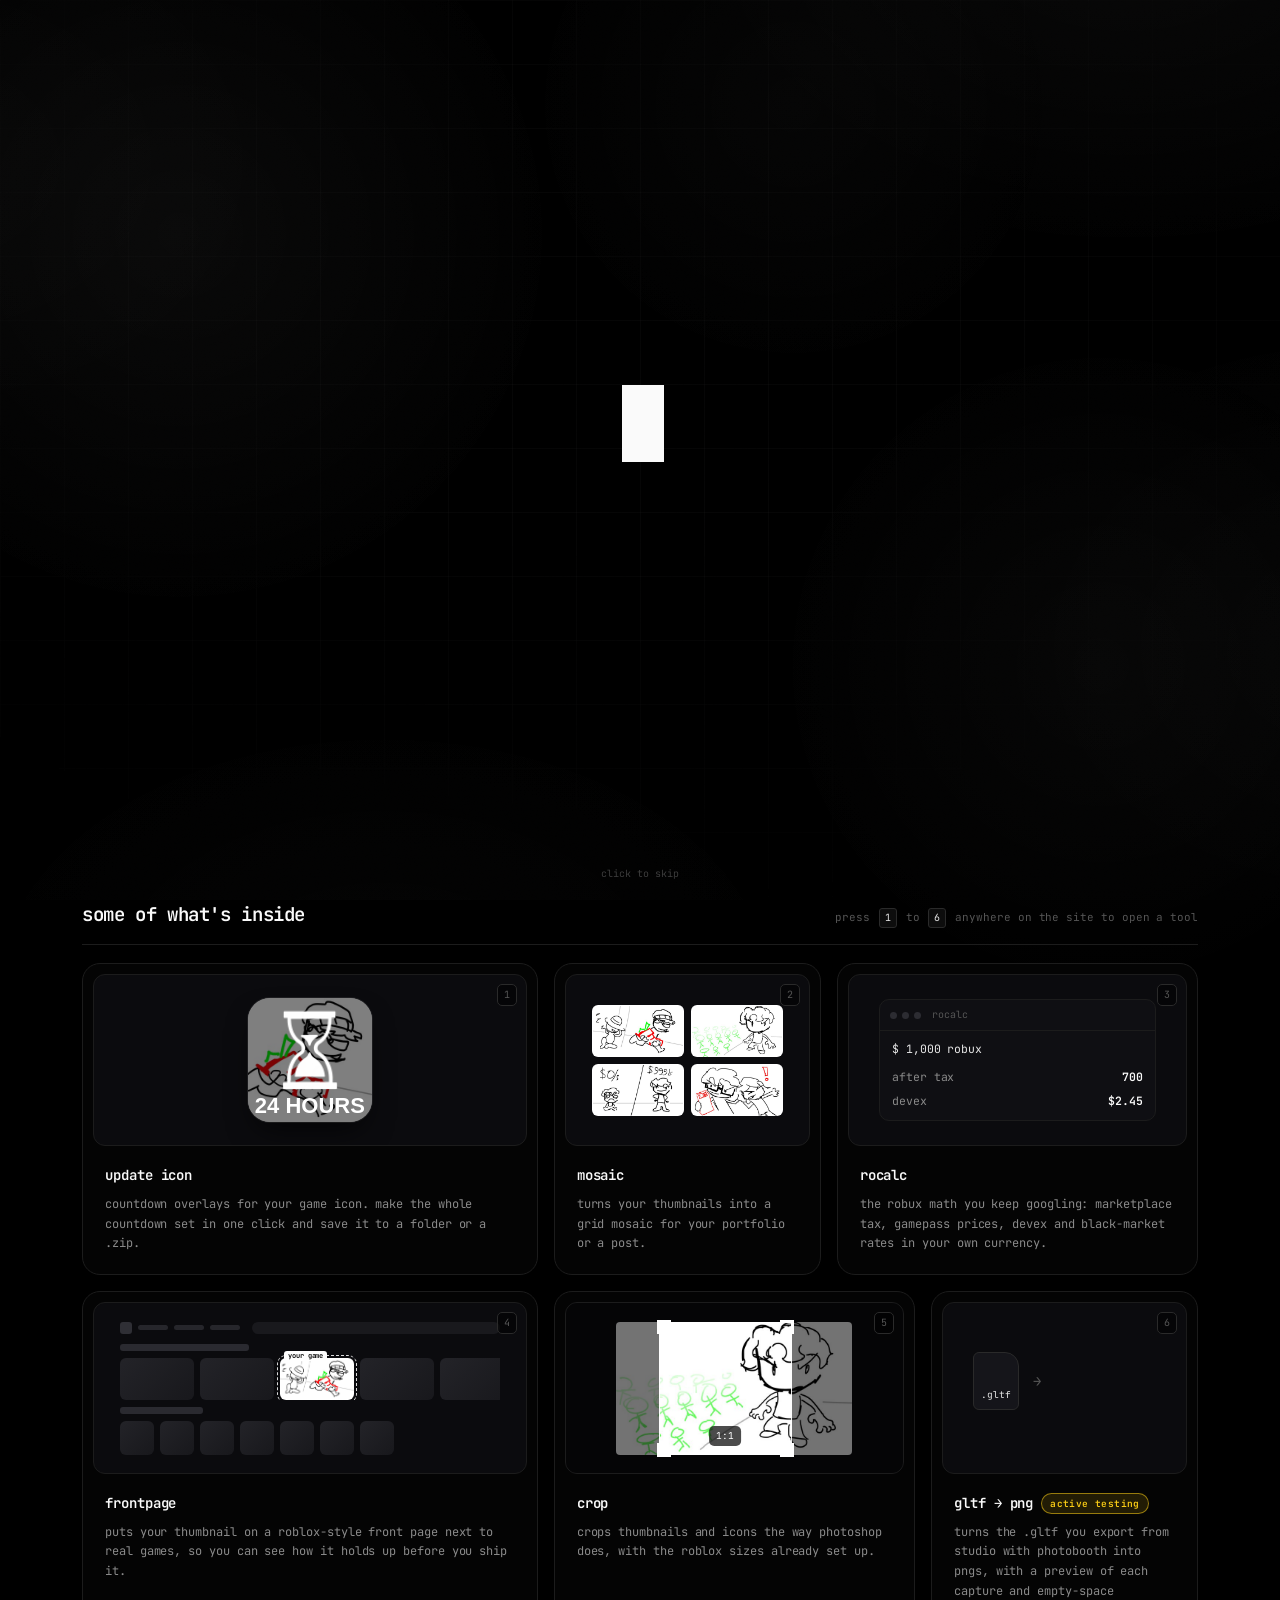
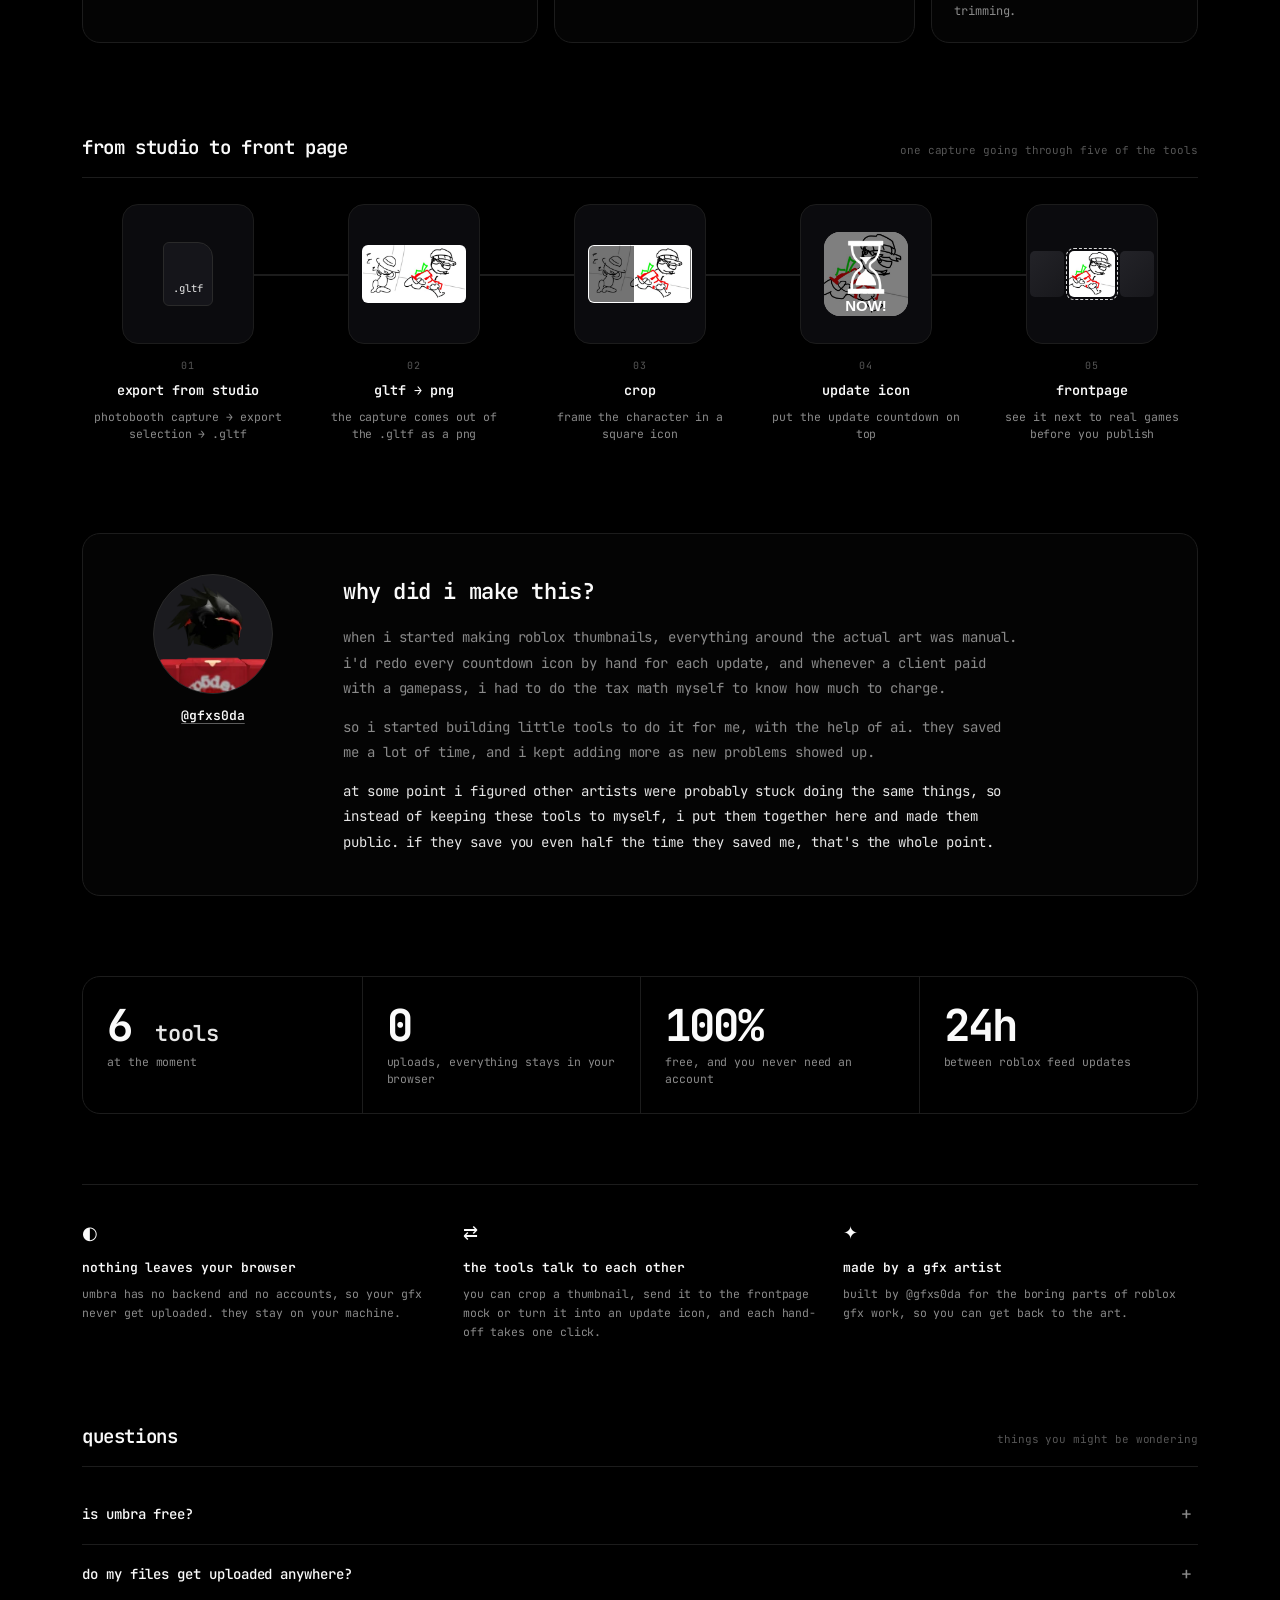
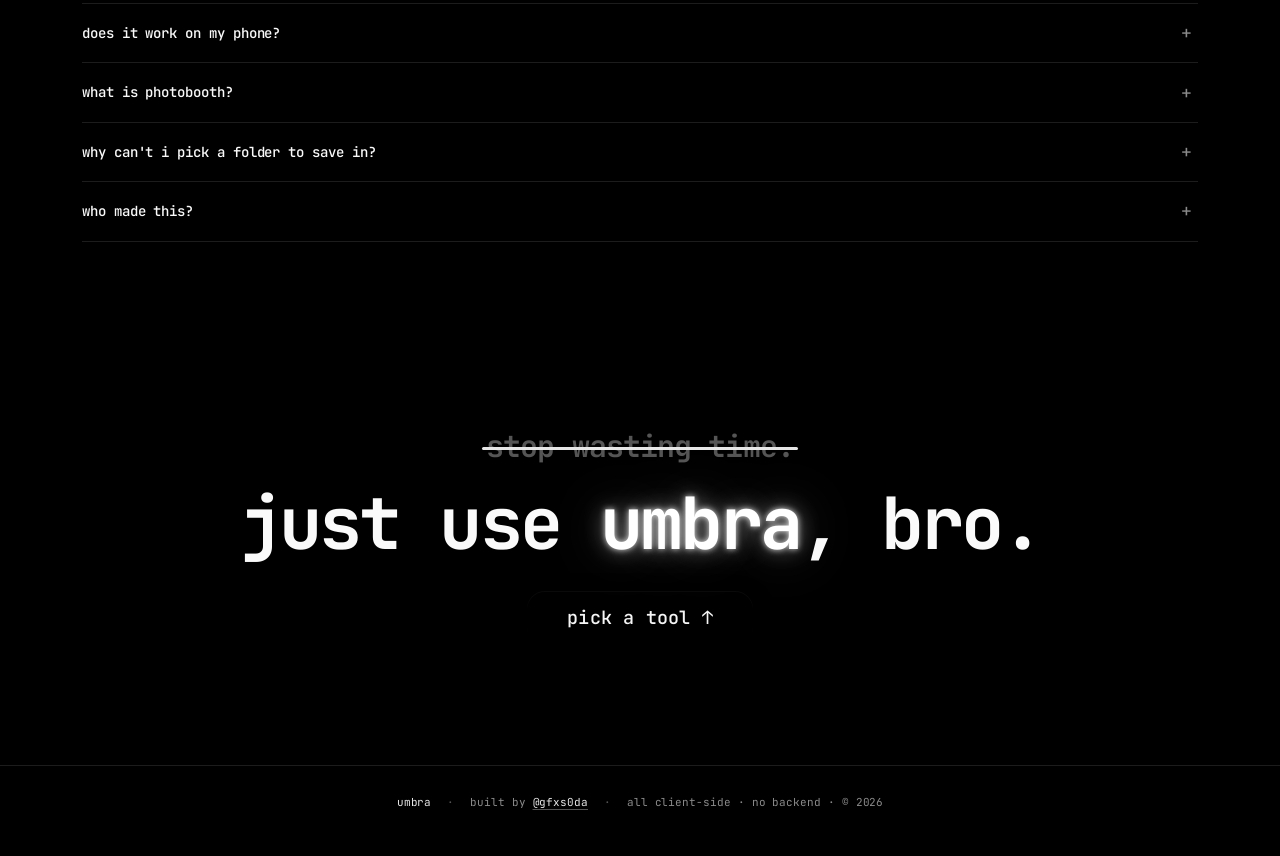
==== commit 1eea8ed8: "feat: landing page, clean tool urls and folder-picker fixes - landing at the site root: "just use um" ====
--- a/index.html
+++ b/index.html
@@ -37,6 +37,7 @@
   <link rel="stylesheet" href="css/frontpage.css" />
   <link rel="stylesheet" href="css/crop.css" />
   <link rel="stylesheet" href="css/gltf.css" />
+  <link rel="stylesheet" href="css/home.css" />
 </head>
 <body>
 
@@ -54,7 +55,7 @@
 
   <!-- top nav -->
   <nav class="hubnav" aria-label="tools">
-    <a class="hubnav__brand" href="#update">
+    <a class="hubnav__brand" href="./" title="home">
       <img class="hubnav__logo" src="assets/fav-256.png" alt="umbra" />
       <span class="mark">umbra</span>
       <span class="tag">by <span class="handle">@gfxs0da</span></span>
@@ -75,6 +76,231 @@
   <div class="shell">
 
     <!-- ======================================================= -->
+    <!-- HOME · landing page (site root)                         -->
+    <!-- ======================================================= -->
+    <section id="tool-home" class="tool" role="tabpanel" aria-label="umbra home">
+      <div class="hm-wrap">
+
+        <header class="hm-hero" id="hm-hero">
+          <span class="hm-pill"><span class="dot">●</span>roblox gfx toolkit · by @gfxs0da</span>
+          <h1 class="hm-title" aria-label="just use umbra, bro.">
+            <span class="hm-line" id="hm-line" aria-hidden="true">just use <span class="hm-brand is-lit">umbra</span>, bro.</span><span class="hm-caret" id="hm-caret" aria-hidden="true"></span>
+          </h1>
+          <p class="hm-sub">the boring parts of roblox gfx work, done in a few clicks. six free tools, one tab.</p>
+          <div class="hm-ctas">
+            <a class="hm-cta specular-button--lg" href="#hm-tools" id="hm-explore">explore the tools ↓</a>
+          </div>
+          <span class="hm-skip" aria-hidden="true">click to skip</span>
+        </header>
+
+        <section class="hm-tools" id="hm-tools" aria-label="the tools">
+          <div class="hm-head">
+            <h2>some of what's inside</h2>
+            <span class="desc">press <span class="kbd">1</span> to <span class="kbd">6</span> anywhere on the site to open a tool</span>
+          </div>
+          <div class="hm-bento">
+
+            <!-- 1 · update icon: hourglass flips, the countdown ticks down -->
+            <a class="hm-card hm-b-update" href="update" data-go="update">
+              <div class="hm-stage" aria-hidden="true">
+                <div class="bx-icon">
+                  <img class="bx-icon-art" src="assets/home/icon-run.jpg" alt="" loading="lazy" draggable="false"><div class="bx-icon-dark"></div>
+                  <img class="bx-hg-img" id="bx-hg-img" alt="" draggable="false">
+                  <span class="bx-count" data-cycle="24 HOURS|12 HOURS|5 HOURS|1 HOUR|NOW!">24 HOURS</span>
+                </div>
+              </div>
+              <span class="hm-key">1</span>
+              <h3>update icon</h3>
+              <p>countdown overlays for your game icon. make the whole countdown set in one click and save it to a folder or a .zip.</p>
+            </a>
+
+            <!-- 2 · mosaic: tiles reshuffle into a new grid -->
+            <a class="hm-card hm-b-mosaic" href="mosaic" data-go="mosaic">
+              <div class="hm-stage" aria-hidden="true">
+                <div class="bx-mosaic">
+                  <i style="background-image:url(assets/home/thumb-run.jpg)"></i><i style="background-image:url(assets/home/thumb-phone.jpg)"></i>
+                  <i style="background-image:url(assets/home/thumb-crowd.jpg)"></i><i style="background-image:url(assets/home/thumb-money.jpg)"></i>
+                </div>
+              </div>
+              <span class="hm-key">2</span>
+              <h3>mosaic</h3>
+              <p>turns your thumbnails into a grid mosaic for your portfolio or a post.</p>
+            </a>
+
+            <!-- 3 · rocalc: a tiny terminal doing the robux math -->
+            <a class="hm-card hm-b-rocalc" href="rocalc" data-go="rocalc">
+              <div class="hm-stage" aria-hidden="true">
+                <div class="bx-term">
+                  <div class="bx-term-bar"><i></i><i></i><i></i><span>rocalc</span></div>
+                  <div class="bx-term-cmd">$ <span class="bx-rc-in">1,000</span> robux</div>
+                  <div class="bx-term-row"><span>after tax</span><b class="bx-rc-tax">700</b></div>
+                  <div class="bx-term-row"><span>devex</span><b class="bx-rc-usd">$2.45</b></div>
+                </div>
+              </div>
+              <span class="hm-key">3</span>
+              <h3>rocalc</h3>
+              <p>the robux math you keep googling: marketplace tax, gamepass prices, devex and black-market rates in your own currency.</p>
+            </a>
+
+            <!-- 4 · frontpage: your tile glows inside a scrolling roblox row -->
+            <a class="hm-card hm-b-front" href="frontpage" data-go="frontpage">
+              <div class="hm-stage" aria-hidden="true">
+                <div class="bx-front">
+                  <div class="bx-front-bar"><i></i><b></b><b></b><b></b><span></span></div>
+                  <div class="bx-front-h"></div>
+                  <div class="bx-front-row"><div class="bx-front-track">
+                    <i></i><i></i><i class="is-mine"><em>your game</em></i><i></i><i></i><i></i><i></i><i></i><i class="is-mine"><em>your game</em></i><i></i>
+                  </div></div>
+                  <div class="bx-front-h is-short"></div>
+                  <div class="bx-front-row is-sq"><i></i><i></i><i></i><i></i><i></i><i></i><i></i></div>
+                </div>
+              </div>
+              <span class="hm-key">4</span>
+              <h3>frontpage</h3>
+              <p>puts your thumbnail on a roblox-style front page next to real games, so you can see how it holds up before you ship it.</p>
+            </a>
+
+            <!-- 5 · crop: the crop box slides and reshapes, photoshop style -->
+            <a class="hm-card hm-b-crop" href="crop" data-go="crop">
+              <div class="hm-stage" aria-hidden="true">
+                <div class="bx-crop">
+                  <div class="bx-crop-img"></div>
+                  <div class="bx-crop-box"><i class="c tl"></i><i class="c tr"></i><i class="c bl"></i><i class="c br"></i><span class="r r1">1:1</span><span class="r r2">16:9</span></div>
+                </div>
+              </div>
+              <span class="hm-key">5</span>
+              <h3>crop</h3>
+              <p>crops thumbnails and icons the way photoshop does, with the roblox sizes already set up.</p>
+            </a>
+
+            <!-- 6 · gltf → png: a .gltf opens and drops out its captures -->
+            <a class="hm-card hm-b-gltf" href="gltf" data-go="gltf">
+              <div class="hm-stage" aria-hidden="true">
+                <div class="bx-gltf">
+                  <div class="bx-file"><span>.gltf</span></div>
+                  <div class="bx-arrow">→</div>
+                  <div class="bx-out"><i style="background-image:url(assets/home/thumb-run.jpg)"></i><i style="background-image:url(assets/home/thumb-phone.jpg)"></i><i style="background-image:url(assets/home/thumb-crowd.jpg)"></i><i style="background-image:url(assets/home/thumb-money.jpg)"></i></div>
+                  <div class="bx-done">✓ 4 images extracted</div>
+                </div>
+              </div>
+              <span class="hm-key">6</span>
+              <h3>gltf → png <span class="hm-wip">active testing</span></h3>
+              <p>turns the .gltf you export from studio with photobooth into pngs, with a preview of each capture and empty-space trimming.</p>
+            </a>
+
+          </div>
+        </section>
+
+        <!-- from studio to front page: one capture travels through the tools as you scroll -->
+        <section class="hm-flow" id="hm-flow" aria-label="from studio to front page">
+          <div class="hm-head">
+            <h2>from studio to front page</h2>
+            <span class="desc">one capture going through five of the tools</span>
+          </div>
+          <div class="hm-flow-track">
+            <div class="hm-flow-line" aria-hidden="true"><i id="hm-flow-fill"></i></div>
+            <ol class="hm-flow-steps">
+              <li class="hm-step" data-go="gltf">
+                <div class="hm-step-vis" aria-hidden="true"><div class="fs-file"><span>.gltf</span></div></div>
+                <span class="hm-step-n">01</span>
+                <h3>export from studio</h3>
+                <p>photobooth capture → export selection → .gltf</p>
+              </li>
+              <li class="hm-step" data-go="gltf">
+                <div class="hm-step-vis" aria-hidden="true"><div class="fs-thumb" style="background-image:url(assets/home/thumb-run.jpg)"></div></div>
+                <span class="hm-step-n">02</span>
+                <h3>gltf → png</h3>
+                <p>the capture comes out of the .gltf as a png</p>
+              </li>
+              <li class="hm-step" data-go="crop">
+                <div class="hm-step-vis" aria-hidden="true"><div class="fs-thumb fs-crop" style="background-image:url(assets/home/thumb-run.jpg)"><i></i></div></div>
+                <span class="hm-step-n">03</span>
+                <h3>crop</h3>
+                <p>frame the character in a square icon</p>
+              </li>
+              <li class="hm-step" data-go="update">
+                <div class="hm-step-vis" aria-hidden="true"><div class="fs-icon" style="background-image:url(assets/home/icon-run.jpg)"><img class="fs-hg" alt="" draggable="false"><span>NOW!</span></div></div>
+                <span class="hm-step-n">04</span>
+                <h3>update icon</h3>
+                <p>put the update countdown on top</p>
+              </li>
+              <li class="hm-step" data-go="frontpage">
+                <div class="hm-step-vis" aria-hidden="true"><div class="fs-front"><i></i><i class="is-mine" style="background-image:url(assets/home/icon-run.jpg)"></i><i></i></div></div>
+                <span class="hm-step-n">05</span>
+                <h3>frontpage</h3>
+                <p>see it next to real games before you publish</p>
+              </li>
+            </ol>
+          </div>
+        </section>
+
+        <!-- why did i make this -->
+        <section class="hm-story" aria-label="why did i make this">
+          <div class="hm-story-me">
+            <img src="assets/frontpage/s0da.png" alt="@gfxs0da's roblox avatar" width="120" height="120" decoding="async">
+            <a class="hm-link" href="https://x.com/gfxs0da" target="_blank" rel="noopener noreferrer">@gfxs0da</a>
+          </div>
+          <div class="hm-story-text">
+            <h2>why did i make this?</h2>
+            <p>when i started making roblox thumbnails, everything around the actual art was manual. i'd redo every countdown icon by hand for each update, and whenever a client paid with a gamepass, i had to do the tax math myself to know how much to charge.</p>
+            <p>so i started building little tools to do it for me, with the help of ai. they saved me a lot of time, and i kept adding more as new problems showed up.</p>
+            <p>at some point i figured other artists were probably stuck doing the same things, so instead of keeping these tools to myself, i put them together here and made them public. if they save you even half the time they saved me, that's the whole point.</p>
+          </div>
+        </section>
+
+        <!-- numbers -->
+        <section class="hm-stats" id="hm-stats" aria-label="umbra in numbers">
+          <div class="hm-stat"><b data-count="6" data-unit="tools">6 <small>tools</small></b><span>at the moment</span></div>
+          <div class="hm-stat"><b data-count="0">0</b><span>uploads, everything stays in your browser</span></div>
+          <div class="hm-stat"><b data-count="100" data-suffix="%">100%</b><span>free, and you never need an account</span></div>
+          <div class="hm-stat"><b data-count="24" data-suffix="h">24h</b><span>between roblox feed updates</span></div>
+        </section>
+
+        <section class="hm-why" aria-label="why umbra">
+          <div class="hm-why-item">
+            <span class="hm-why-ico" aria-hidden="true">◐</span>
+            <h3>nothing leaves your browser</h3>
+            <p>umbra has no backend and no accounts, so your gfx never get uploaded. they stay on your machine.</p>
+          </div>
+          <div class="hm-why-item">
+            <span class="hm-why-ico" aria-hidden="true">⇄</span>
+            <h3>the tools talk to each other</h3>
+            <p>you can crop a thumbnail, send it to the frontpage mock or turn it into an update icon, and each hand-off takes one click.</p>
+          </div>
+          <div class="hm-why-item">
+            <span class="hm-why-ico" aria-hidden="true">✦</span>
+            <h3>made by a gfx artist</h3>
+            <p>built by @gfxs0da for the boring parts of roblox gfx work, so you can get back to the art.</p>
+          </div>
+        </section>
+
+        <!-- faq -->
+        <section class="hm-faq" aria-label="questions">
+          <div class="hm-head">
+            <h2>questions</h2>
+            <span class="desc">things you might be wondering</span>
+          </div>
+          <details class="hm-q"><summary>is umbra free?</summary><p>yes. every tool is free, and there's no account, watermark or usage limit.</p></details>
+          <details class="hm-q"><summary>do my files get uploaded anywhere?</summary><p>no. everything runs inside your browser, so your thumbnails, icons and gltf files never leave your machine. the only thing umbra loads from outside is the roblox front page data for the frontpage mock.</p></details>
+          <details class="hm-q"><summary>does it work on my phone?</summary><p>mostly, yes. the tools are built for desktop first, and saving straight into a folder only works in chrome, edge and opera on a computer. on a phone the files go to your downloads.</p></details>
+          <details class="hm-q"><summary>what is photobooth?</summary><p>a roblox studio plugin by <a class="hm-link" href="https://x.com/EgoMoose" target="_blank" rel="noopener noreferrer">egomoose</a> that captures renders of your workspace. export the capture mesh parts as a .gltf and drop it into <b>gltf → png</b> to get the images out.</p></details>
+          <details class="hm-q"><summary>why can't i pick a folder to save in?</summary><p>your browser doesn't allow it. use chrome, edge or opera. in brave, turn on <b>brave://flags/#file-system-access-api</b>. downloads and .zip work everywhere.</p></details>
+          <details class="hm-q"><summary>who made this?</summary><p><a class="hm-link" href="https://x.com/gfxs0da" target="_blank" rel="noopener noreferrer">@gfxs0da</a>, a roblox gfx artist who got tired of doing the boring parts by hand.</p></details>
+        </section>
+
+        <!-- final cta -->
+        <section class="hm-end" id="hm-end" aria-label="get started">
+          <p class="hm-end-stop"><span>stop wasting time.</span></p>
+          <p class="hm-end-go">just use <span class="hm-brand">umbra</span>, bro.</p>
+          <a class="hm-cta specular-button--lg" href="#hm-tools" id="hm-end-btn">pick a tool ↑</a>
+        </section>
+
+
+      </div>
+    </section>
+
+
+    <!-- ======================================================= -->
     <!-- TOOL 1 · UPDATE ICON                                    -->
     <!-- ======================================================= -->
     <section id="tool-update" class="tool" role="tabpanel" aria-label="update icon">
@@ -1091,5 +1317,7 @@
   <script src="js/frontpage.js" defer></script>
   <script src="js/crop.js" defer></script>
   <script src="js/gltf.js" defer></script>
+  <script src="js/specular.js" defer></script>
+  <script src="js/home.js" defer></script>
 </body>
 </html>
--- a/css/core.css
+++ b/css/core.css
@@ -301,6 +301,60 @@
   border-radius: 16px;
   box-shadow: var(--glass-shadow);
 }
+/* nav states (react-bits style):
+   - default: compact pill on liquid glass (tools, or the landing once scrolled)
+   - body.nav-top: landing hero at the top → wide, transparent, no chrome
+   - body.nav-hidden: hidden while the hero typewriter plays, then slides in */
+.hubnav {
+  transition:
+    max-width 0.55s var(--ease-out), top 0.55s var(--ease-out),
+    background-color 0.45s ease, border-color 0.45s ease, box-shadow 0.45s ease,
+    backdrop-filter 0.45s ease, -webkit-backdrop-filter 0.45s ease,
+    opacity 0.7s var(--ease-out), transform 0.7s var(--ease-out);
+  max-width: 1160px;
+  background:
+    linear-gradient(180deg, rgba(255, 255, 255, 0.075), rgba(255, 255, 255, 0.015) 55%, rgba(255, 255, 255, 0.03)),
+    rgba(10, 10, 13, 0.42);
+  backdrop-filter: blur(18px) saturate(170%) brightness(1.05);
+  -webkit-backdrop-filter: blur(18px) saturate(170%) brightness(1.05);
+  border-color: rgba(255, 255, 255, 0.11);
+  box-shadow:
+    inset 0 1px 0 rgba(255, 255, 255, 0.16),
+    inset 0 -1px 0 rgba(255, 255, 255, 0.04),
+    inset 0 0 18px rgba(255, 255, 255, 0.025),
+    0 10px 34px -6px rgba(0, 0, 0, 0.6);
+}
+/* specular sheen along the top edge — the "liquid" highlight */
+.hubnav::before {
+  content: '';
+  position: absolute;
+  inset: 0;
+  z-index: -1;            /* the nav is a stacking context (transform): stays behind the tabs */
+  border-radius: inherit;
+  pointer-events: none;
+  background: radial-gradient(120% 140% at 20% -40%, rgba(255, 255, 255, 0.12), transparent 55%);
+  opacity: 1;
+  transition: opacity 0.45s ease;
+}
+body.nav-top .hubnav {
+  max-width: 1500px;
+  top: calc(var(--nav-top) + 6px);
+  background: transparent;
+  backdrop-filter: none;
+  -webkit-backdrop-filter: none;
+  border-color: transparent;
+  box-shadow: none;
+}
+body.nav-top .hubnav::before { opacity: 0; }
+body.nav-hidden .hubnav {
+  opacity: 0;
+  transform: translate(-50%, -26px);
+  pointer-events: none;
+}
+@media (prefers-reduced-motion: reduce) {
+  .hubnav { transition: none; }
+}
+
 .hubnav__brand {
   display: inline-flex;
   align-items: center;
@@ -733,3 +787,44 @@
     transition-duration: 0.01ms !important;
   }
 }
+
+
+/* ---------- specular button (react bits' <SpecularButton />, js/specular.js) ---------- */
+.specular-button {
+  --sb-radius: 18px;
+  --sb-tint: #ffffff;
+  --sb-tint-opacity: 0;
+  --sb-blur: 0px;
+  --sb-text-color: #f5f5f5;
+  position: relative;
+  display: inline-flex;
+  align-items: center;
+  justify-content: center;
+  border: none;
+  margin: 0;
+  font-family: inherit;
+  font-weight: 500;
+  letter-spacing: 0.01em;
+  line-height: 1;
+  text-decoration: none;
+  color: var(--sb-text-color);
+  background: color-mix(in srgb, var(--sb-tint) calc(var(--sb-tint-opacity) * 100%), transparent);
+  border-radius: var(--sb-radius);
+  backdrop-filter: blur(var(--sb-blur));
+  -webkit-backdrop-filter: blur(var(--sb-blur));
+  box-shadow: inset 0 1px 0 rgba(255, 255, 255, 0.04), 0 8px 24px rgba(0, 0, 0, 0.25);
+  cursor: pointer;
+  outline: none;
+  transition: transform 0.15s ease;
+}
+.specular-button:active { transform: scale(0.97); }
+.specular-button:focus-visible { outline: 2px solid color-mix(in srgb, var(--sb-text-color) 60%, transparent); outline-offset: 3px; }
+.specular-button--sm { font-size: 0.85rem; padding: 10px 22px; }
+.specular-button--md { font-size: 1rem; padding: 14px 30px; }
+.specular-button--lg { font-size: 1.15rem; padding: 18px 40px; }
+/* canvas extends past the button so the rim glow can bleed outside the edge */
+.specular-button__fx { position: absolute; inset: -20px; pointer-events: none; z-index: 1; }
+.specular-button__fx canvas { display: block; width: 100%; height: 100%; }
+.specular-button__label { position: relative; z-index: 2; }
+/* no webgl2: a plain hairline so it still reads as a button */
+.specular-button--nogl { box-shadow: inset 0 0 0 1px #525252, 0 8px 24px rgba(0, 0, 0, 0.25); }
--- a/css/home.css
+++ b/css/home.css
@@ -0,0 +1,785 @@
+/* =========================================================================
+   HOME · landing page at the site root — typewriter hero + tool cards.
+   Scoped under #tool-home. Uses the shared core primitives.
+   ========================================================================= */
+
+#tool-home .hm-wrap {
+  max-width: 1180px;
+  margin: 0 auto;
+  padding: 0 clamp(16px, 3vw, 32px) 90px;
+}
+
+/* ---- hero ---- */
+#tool-home .hm-hero {
+  position: relative;
+  /* the hero always fills the whole screen: pull it up under the nav (cancel the
+     shell padding) and make it at least one viewport tall, so nothing peeks in below */
+  margin-top: calc(-1 * (var(--nav-top) + var(--nav-h) + 14px));
+  padding-top: calc(var(--nav-top) + var(--nav-h) + 14px + 40px);
+  min-height: 100vh;
+  min-height: 100dvh;
+  box-sizing: border-box;
+  display: flex;
+  flex-direction: column;
+  align-items: center;
+  justify-content: center;
+  text-align: center;
+  gap: 22px;
+  padding-bottom: 60px;
+  cursor: default;
+}
+#tool-home .hm-pill {
+  display: inline-flex;
+  align-items: center;
+  gap: 7px;
+  padding: 5px 12px;
+  border: 1px solid var(--line-strong);
+  border-radius: 999px;
+  font-size: 11px;
+  color: var(--muted);
+  background: rgba(255, 255, 255, 0.025);
+}
+#tool-home .hm-pill .dot { color: var(--pos); font-size: 9px; }
+
+#tool-home .hm-title {
+  margin: 0;
+  min-height: 1.25em;
+  font-size: clamp(30px, 7.2vw, 84px);
+  font-weight: 700;
+  line-height: 1.15;
+  letter-spacing: -0.04em;
+  color: var(--fg-strong);
+  white-space: nowrap;
+}
+#tool-home .hm-line { white-space: pre; }
+#tool-home .hm-caret {
+  display: inline-block;
+  width: 0.5em;
+  height: 0.92em;
+  margin-left: 0.06em;
+  vertical-align: -0.1em;
+  background: var(--fg-strong);
+  animation: hmBlink 1s steps(1) infinite;
+}
+#tool-home .hm-caret.is-typing { animation: none; }
+#tool-home .hm-caret.is-done { animation: hmBlink 1s steps(1) 3, hmCaretOut 0.4s ease 3s forwards; }
+@keyframes hmBlink { 50% { opacity: 0; } }
+@keyframes hmCaretOut { to { opacity: 0; } }
+
+/* "umbra" powers on like the boot logo's neon sign */
+#tool-home .hm-brand.is-lit {
+  color: #fff;
+  text-shadow:
+    0 0 6px rgba(255, 255, 255, 0.85),
+    0 0 22px rgba(255, 255, 255, 0.45),
+    0 0 60px rgba(255, 255, 255, 0.22);
+  animation: hmNeon 1.1s ease-out both;
+}
+@keyframes hmNeon {
+  0%   { opacity: 0.25; text-shadow: none; }
+  10%  { opacity: 1; }
+  14%  { opacity: 0.3; text-shadow: none; }
+  22%  { opacity: 1; }
+  27%  { opacity: 0.55; }
+  40%, 100% { opacity: 1; }
+}
+
+#tool-home .hm-sub {
+  margin: 0;
+  max-width: 560px;
+  font-size: clamp(12.5px, 1.6vw, 15px);
+  line-height: 1.6;
+  color: var(--muted);
+}
+#tool-home .hm-ctas { display: flex; flex-wrap: wrap; justify-content: center; gap: 10px; margin-top: 6px; }
+#tool-home .hm-cta { text-decoration: none; }
+#tool-home .hm-skip {
+  position: absolute;
+  bottom: 18px;
+  left: 50%;
+  transform: translateX(-50%);
+  font-size: 10px;
+  color: var(--dim);
+  opacity: 0;
+  transition: opacity 0.3s;
+  pointer-events: none;
+}
+#tool-home .hm-hero.is-typing .hm-skip { opacity: 0.7; }
+
+/* everything under the title waits for the typewriter, then fades up */
+#tool-home .hm-hero.is-typing .hm-sub,
+#tool-home .hm-hero.is-typing .hm-ctas,
+#tool-home .hm-hero.is-typing .hm-pill { opacity: 0; transform: translateY(6px); transition: none; }
+#tool-home .hm-sub,
+#tool-home .hm-ctas,
+#tool-home .hm-pill { transition: opacity 0.6s var(--ease-out), transform 0.6s var(--ease-out); }
+#tool-home .hm-ctas { transition-delay: 0.12s; }
+
+/* ---- tool cards ---- */
+#tool-home .hm-tools { scroll-margin-top: calc(var(--nav-h) + 30px); }
+#tool-home .hm-head {
+  display: flex;
+  align-items: baseline;
+  justify-content: space-between;
+  flex-wrap: wrap;
+  gap: 8px;
+  margin-bottom: 18px;
+  padding-bottom: 14px;
+  border-bottom: 1px solid var(--line);
+}
+#tool-home .hm-head h2 { margin: 0; font-size: 19px; font-weight: 600; letter-spacing: -0.02em; color: var(--fg-strong); }
+#tool-home .hm-head .desc { font-size: 11px; color: var(--dim); }
+#tool-home .hm-head .kbd { margin: 0 2px; }
+
+#tool-home .hm-grid {
+  display: grid;
+  grid-template-columns: repeat(3, minmax(0, 1fr));
+  gap: 16px;
+}
+#tool-home .hm-card {
+  position: relative;
+  display: flex;
+  flex-direction: column;
+  gap: 10px;
+  padding: 22px 20px 18px;
+  color: inherit;
+  text-decoration: none;
+  transition: transform 0.2s var(--ease-out), border-color 0.2s, background 0.2s;
+}
+#tool-home .hm-card:hover { transform: translateY(-3px); border-color: var(--line-strong); background: rgba(255, 255, 255, 0.035); }
+#tool-home .hm-card:focus-visible { outline: 1px solid var(--accent); outline-offset: 3px; }
+#tool-home .hm-key {
+  position: absolute;
+  top: 14px;
+  right: 14px;
+  min-width: 20px;
+  padding: 2px 6px;
+  border: 1px solid var(--line-strong);
+  border-radius: 5px;
+  font-size: 10px;
+  text-align: center;
+  color: var(--dim);
+}
+#tool-home .hm-ico { font-size: 24px; line-height: 1; color: var(--fg-strong); }
+#tool-home .hm-card h3 { display: flex; align-items: center; flex-wrap: wrap; gap: 8px; margin: 2px 0 0; font-size: 15px; font-weight: 600; color: var(--fg-strong); }
+#tool-home .hm-card p { margin: 0; font-size: 12px; line-height: 1.65; color: var(--muted); }
+#tool-home .hm-tags { display: flex; flex-wrap: wrap; gap: 5px; margin: 2px 0 0; padding: 0; list-style: none; }
+#tool-home .hm-tags li { padding: 2px 8px; border: 1px solid var(--line); border-radius: 999px; font-size: 10px; color: var(--dim); }
+#tool-home .hm-open { margin-top: auto; padding-top: 6px; font-size: 11.5px; color: var(--muted); transition: color 0.2s, transform 0.2s var(--ease-out); }
+#tool-home .hm-card:hover .hm-open { color: var(--fg-strong); transform: translateX(3px); }
+#tool-home .hm-wip {
+  padding: 2px 8px;
+  border: 1px solid rgba(250, 204, 21, 0.55);
+  border-radius: 999px;
+  font-size: 9.5px;
+  font-weight: 600;
+  letter-spacing: 0.04em;
+  color: #facc15;
+  background: rgba(250, 204, 21, 0.12);
+}
+
+/* ---- why ---- */
+#tool-home .hm-why {
+  display: grid;
+  grid-template-columns: repeat(3, minmax(0, 1fr));
+  gap: 26px;
+  margin-top: 70px;
+  padding-top: 34px;
+  border-top: 1px solid var(--line);
+}
+#tool-home .hm-why-ico { display: block; margin-bottom: 10px; font-size: 18px; color: var(--fg-strong); }
+#tool-home .hm-why h3 { margin: 0 0 6px; font-size: 13px; font-weight: 600; color: var(--fg-strong); }
+#tool-home .hm-why p { margin: 0; font-size: 11.5px; line-height: 1.65; color: var(--muted); }
+
+/* ---- responsive ---- */
+@media (max-width: 960px) {
+  #tool-home .hm-grid { grid-template-columns: repeat(2, minmax(0, 1fr)); }
+}
+@media (max-width: 640px) {
+  #tool-home .hm-grid,
+  #tool-home .hm-why { grid-template-columns: minmax(0, 1fr); }
+  #tool-home .hm-hero { gap: 18px; }
+  #tool-home .hm-title { font-size: clamp(22px, 7.4vw, 40px); }
+  #tool-home .hm-cta { flex: 1 1 100%; }
+}
+
+@media (prefers-reduced-motion: reduce) {
+  #tool-home .hm-caret { display: none; }
+  #tool-home .hm-brand.is-lit { animation: none; }
+  #tool-home .hm-card, #tool-home .hm-open { transition: none; }
+}
+
+/* =========================================================================
+   what's inside: bento grid, each card opens with a tiny looping demo
+   (react-bits style). demos only run while the card is on screen
+   (.is-live, set by home.js); otherwise every animation is paused.
+   ========================================================================= */
+#tool-home .hm-bento {
+  display: grid;
+  grid-template-columns: repeat(12, minmax(0, 1fr));
+  gap: 16px;
+}
+#tool-home .hm-bento .hm-card {
+  grid-column: span 4;
+  padding: 10px 10px 20px;
+  gap: 8px;
+  border: 1px solid var(--line);
+  border-radius: 18px;
+  background: rgba(255, 255, 255, 0.015);
+}
+#tool-home .hm-bento .hm-card:hover { background: rgba(255, 255, 255, 0.03); }
+#tool-home .hm-bento .hm-b-update { grid-column: span 5; }
+#tool-home .hm-bento .hm-b-mosaic { grid-column: span 3; }
+#tool-home .hm-bento .hm-b-rocalc { grid-column: span 4; }
+#tool-home .hm-bento .hm-b-front  { grid-column: span 5; }
+#tool-home .hm-bento .hm-b-crop   { grid-column: span 4; }
+#tool-home .hm-bento .hm-b-gltf   { grid-column: span 3; }
+#tool-home .hm-bento .hm-card h3,
+#tool-home .hm-bento .hm-card p { padding: 0 12px; }
+#tool-home .hm-bento .hm-card h3 { margin-top: 10px; font-size: 14px; }
+#tool-home .hm-bento .hm-key { top: 20px; right: 20px; z-index: 2; background: rgba(0, 0, 0, 0.5); }
+
+#tool-home .hm-stage {
+  position: relative;
+  height: 172px;
+  overflow: hidden;
+  border: 1px solid var(--line);
+  border-radius: 12px;
+  background: #0b0b0e;
+  display: flex;
+  align-items: center;
+  justify-content: center;
+}
+#tool-home .hm-stage *,
+#tool-home .hm-stage *::before,
+#tool-home .hm-stage *::after { animation-play-state: paused; }
+#tool-home .hm-card.is-live .hm-stage *,
+#tool-home .hm-card.is-live .hm-stage *::before,
+#tool-home .hm-card.is-live .hm-stage *::after { animation-play-state: running; }
+
+/* ---- 1 · update icon ---- */
+#tool-home .bx-icon {
+  position: relative;
+  width: 124px; height: 124px;
+  border-radius: 22px;
+  overflow: hidden;
+  box-shadow: 0 0 0 1px rgba(255, 255, 255, 0.08), 0 14px 30px -10px rgba(0, 0, 0, 0.8);
+}
+#tool-home .bx-icon-art {
+  position: absolute; inset: 0;
+  /* a soft "game art" placeholder: light from the top-left, falling into dark */
+  background:
+    radial-gradient(120% 90% at 22% 12%, #5c5c64 0%, #34343a 42%, #1a1a1e 78%),
+    #1a1a1e;
+}
+#tool-home .bx-hg {
+  position: absolute; left: 50%; top: 40%;
+  transform: translate(-50%, -50%);
+  filter: drop-shadow(0 2px 3px rgba(0, 0, 0, 0.6));
+  animation: bxFlip 1.8s cubic-bezier(.6, 0, .3, 1) infinite;
+}
+@keyframes bxFlip { 0%, 72% { transform: translate(-50%, -50%) rotate(0); } 100% { transform: translate(-50%, -50%) rotate(180deg); } }
+#tool-home .bx-sand-top { animation: bxSandTop 1.8s linear infinite; transform-box: fill-box; transform-origin: 50% 0; }
+#tool-home .bx-sand-bot { animation: bxSandBot 1.8s linear infinite; transform-box: fill-box; transform-origin: 50% 100%; }
+@keyframes bxSandTop { 0% { transform: scaleY(1); } 70%, 100% { transform: scaleY(0.15); } }
+@keyframes bxSandBot { 0% { transform: scaleY(0.2); } 70%, 100% { transform: scaleY(1); } }
+#tool-home .bx-count {
+  position: absolute; left: 0; right: 0; bottom: 14px;
+  text-align: center;
+  font: 800 15px/1 Arial, Helvetica, sans-serif;
+  letter-spacing: 0.01em;
+  color: #fff;
+  text-shadow: 0 2px 4px rgba(0, 0, 0, 0.7);
+  transition: opacity 0.25s, transform 0.25s;
+}
+#tool-home .bx-count.is-swap { opacity: 0; transform: translateY(5px); }
+
+/* ---- 2 · mosaic ---- */
+#tool-home .bx-mosaic {
+  display: grid;
+  grid-template-columns: repeat(2, 92px);
+  grid-auto-rows: 52px;
+  gap: 7px;
+}
+/* each tile is a tiny 16:9 "thumbnail": light, a horizon and a subject */
+#tool-home .bx-mosaic i {
+  position: relative;
+  overflow: hidden;
+  border-radius: 6px;
+  border: 1px solid rgba(255, 255, 255, 0.08);
+  background: radial-gradient(110% 100% at var(--lx, 25%) 10%, rgba(255, 255, 255, var(--g)), transparent 60%), #17171b;
+  will-change: transform;
+}
+#tool-home .bx-mosaic i::before {
+  content: '';
+  position: absolute; left: 0; right: 0; bottom: 0; height: 30%;
+  background: rgba(255, 255, 255, 0.07);
+}
+#tool-home .bx-mosaic i::after {
+  content: '';
+  position: absolute; left: var(--sx, 55%); bottom: 22%;
+  width: 16px; height: 22px;
+  border-radius: 7px 7px 3px 3px;
+  background: rgba(255, 255, 255, calc(var(--g) + 0.25));
+}
+
+/* ---- 3 · rocalc ---- */
+#tool-home .bx-term {
+  width: 82%;
+  border: 1px solid var(--line);
+  border-radius: 10px;
+  background: #0f0f13;
+  font-size: 11.5px;
+  color: var(--muted);
+  overflow: hidden;
+}
+#tool-home .bx-term-bar { display: flex; align-items: center; gap: 5px; padding: 7px 10px; border-bottom: 1px solid var(--line); }
+#tool-home .bx-term-bar i { width: 7px; height: 7px; border-radius: 50%; background: #2c2c32; }
+#tool-home .bx-term-bar span { margin-left: 6px; font-size: 10px; color: var(--dim); }
+#tool-home .bx-term-cmd { padding: 9px 12px 6px; color: var(--fg); }
+#tool-home .bx-term-row { display: flex; justify-content: space-between; padding: 3px 12px; }
+#tool-home .bx-term-row:last-child { padding-bottom: 10px; }
+#tool-home .bx-term-row b { color: var(--fg-strong); font-weight: 600; font-variant-numeric: tabular-nums; }
+
+/* ---- 4 · frontpage ---- */
+#tool-home .bx-front { width: 88%; display: flex; flex-direction: column; gap: 7px; }
+#tool-home .bx-front-bar { display: flex; align-items: center; gap: 6px; margin-bottom: 3px; }
+#tool-home .bx-front-bar i { width: 12px; height: 12px; border-radius: 3px; background: #2f2f35; }
+#tool-home .bx-front-bar b { width: 30px; height: 5px; border-radius: 3px; background: #26262b; }
+#tool-home .bx-front-bar span { flex: 1; height: 12px; margin-left: 6px; border-radius: 6px; background: #19191d; }
+#tool-home .bx-front-h { width: 34%; height: 7px; border-radius: 3px; background: #2a2a30; }
+#tool-home .bx-front-h.is-short { width: 22%; }
+#tool-home .bx-front-row { overflow: hidden; padding-top: 8px; margin-top: -8px; }
+#tool-home .bx-front-track { display: flex; gap: 6px; width: max-content; animation: bxSlide 9s linear infinite; }
+#tool-home .bx-front-track i,
+#tool-home .bx-front-row.is-sq i {
+  position: relative;
+  flex: none;
+  width: 74px; height: 42px;
+  border-radius: 6px;
+  background: linear-gradient(135deg, #232328, #18181c);
+}
+#tool-home .bx-front-row.is-sq { display: flex; gap: 6px; }
+#tool-home .bx-front-row.is-sq i { width: 34px; height: 34px; }
+#tool-home .bx-front-track i.is-mine {
+  background: linear-gradient(135deg, #8a8a92, #4a4a52);
+  outline: 1px dashed rgba(255, 255, 255, 0.85);
+  outline-offset: 2px;
+  animation: bxPulse 1.6s ease-in-out infinite;
+}
+#tool-home .bx-front-track i.is-mine em {
+  position: absolute; left: 4px; top: -7px;
+  padding: 1px 4px;
+  border-radius: 3px;
+  font: 600 7px/1.2 'JetBrains Mono', monospace;
+  font-style: normal;
+  color: #000;
+  background: #fff;
+}
+@keyframes bxSlide { from { transform: translateX(0); } to { transform: translateX(-400px); } }
+@keyframes bxPulse { 50% { box-shadow: 0 0 16px rgba(255, 255, 255, 0.35); } }
+
+/* ---- 5 · crop ---- */
+#tool-home .bx-crop { position: relative; width: 236px; height: 133px; }
+#tool-home .bx-crop-img {
+  position: absolute; inset: 0;
+  border-radius: 4px;
+  overflow: hidden;
+  background: linear-gradient(160deg, #3b3b42, #1d1d22 60%, #2b2b31);
+}
+#tool-home .bx-crop-img .s1 { position: absolute; left: 22%; top: 30%; width: 64px; height: 64px; border-radius: 50%; background: #9a9aa2; }
+#tool-home .bx-crop-img .s2 { position: absolute; left: 62%; top: 16%; width: 44px; height: 70px; border-radius: 6px; background: #55555c; }
+#tool-home .bx-crop-img .s3 { position: absolute; left: 0; right: 0; bottom: 0; height: 22%; background: #2a2a2f; }
+#tool-home .bx-crop-box {
+  position: absolute;
+  left: 18%; top: 0; width: 133px; height: 133px;
+  border: 1px solid rgba(255, 255, 255, 0.9);
+  box-shadow: 0 0 0 400px rgba(0, 0, 0, 0.55);
+  animation: bxCrop 6s cubic-bezier(.65, 0, .35, 1) infinite;
+}
+@keyframes bxCrop {
+  0%, 18%   { left: 18%; width: 133px; }
+  33%, 50%  { left: 42%; width: 133px; }
+  66%, 84%  { left: 0;   width: 236px; }
+  100%      { left: 18%; width: 133px; }
+}
+#tool-home .bx-crop-box .c { position: absolute; width: 14px; height: 14px; border: 0 solid #fff; }
+#tool-home .bx-crop-box .tl { left: -3px; top: -3px; border-left-width: 3px; border-top-width: 3px; }
+#tool-home .bx-crop-box .tr { right: -3px; top: -3px; border-right-width: 3px; border-top-width: 3px; }
+#tool-home .bx-crop-box .bl { left: -3px; bottom: -3px; border-left-width: 3px; border-bottom-width: 3px; }
+#tool-home .bx-crop-box .br { right: -3px; bottom: -3px; border-right-width: 3px; border-bottom-width: 3px; }
+#tool-home .bx-crop-box .r {
+  position: absolute; left: 50%; bottom: 8px;
+  transform: translateX(-50%);
+  padding: 2px 7px;
+  border-radius: 5px;
+  font-size: 9.5px;
+  color: #fff;
+  background: rgba(0, 0, 0, 0.7);
+}
+#tool-home .bx-crop-box .r1 { animation: bxR1 6s steps(1) infinite; }
+#tool-home .bx-crop-box .r2 { opacity: 0; animation: bxR2 6s steps(1) infinite; }
+@keyframes bxR1 { 0%, 60% { opacity: 1; } 61%, 89% { opacity: 0; } 90% { opacity: 1; } }
+@keyframes bxR2 { 0%, 60% { opacity: 0; } 61%, 89% { opacity: 1; } 90% { opacity: 0; } }
+
+/* ---- 6 · gltf → png ---- */
+#tool-home .bx-gltf { position: relative; display: flex; align-items: center; gap: 14px; margin-top: -14px; }
+#tool-home .bx-file {
+  position: relative;
+  width: 46px; height: 58px;
+  border: 1px solid var(--line-strong);
+  border-radius: 6px 14px 6px 6px;
+  background: #15151a;
+  display: flex; align-items: flex-end; justify-content: center;
+  padding-bottom: 7px;
+  font-size: 9.5px;
+  color: var(--fg);
+  animation: bxFile 4s ease-in-out infinite;
+}
+@keyframes bxFile { 0%, 8% { transform: scale(1); } 14% { transform: scale(1.08); } 22%, 100% { transform: scale(1); } }
+#tool-home .bx-arrow { color: var(--dim); font-size: 14px; }
+#tool-home .bx-out { display: grid; grid-template-columns: repeat(2, 36px); gap: 5px; }
+#tool-home .bx-out i {
+  height: 22px;
+  border-radius: 4px;
+  background: #141418;
+  border: 1px solid rgba(255, 255, 255, 0.12);
+  opacity: 0;
+  animation: bxPop 4s ease-out infinite;
+}
+#tool-home .bx-out i::after { content: ''; display: block; width: 40%; height: 60%; margin: 18% auto 0; border-radius: 50% 50% 3px 3px; background: #bdbdc4; }
+#tool-home .bx-out i:nth-child(2) { animation-delay: 0.18s; }
+#tool-home .bx-out i:nth-child(3) { animation-delay: 0.36s; }
+#tool-home .bx-out i:nth-child(4) { animation-delay: 0.54s; }
+@keyframes bxPop {
+  0%, 20% { opacity: 0; transform: translate(-28px, 0) scale(0.6); }
+  32%, 86% { opacity: 1; transform: none; }
+  100% { opacity: 0; transform: none; }
+}
+#tool-home .bx-done {
+  position: absolute; left: 50%; bottom: -30px;
+  transform: translateX(-50%);
+  white-space: nowrap;
+  font-size: 10px;
+  color: var(--pos);
+  opacity: 0;
+  animation: bxDone 4s ease infinite;
+}
+@keyframes bxDone { 0%, 45% { opacity: 0; } 55%, 86% { opacity: 1; } 100% { opacity: 0; } }
+
+/* ---- responsive ---- */
+@media (max-width: 960px) {
+  #tool-home .hm-bento .hm-card.hm-card { grid-column: span 6; }
+}
+@media (max-width: 640px) {
+  #tool-home .hm-bento .hm-card.hm-card { grid-column: span 12; }
+}
+@media (prefers-reduced-motion: reduce) {
+  #tool-home .hm-stage *, #tool-home .hm-stage *::before, #tool-home .hm-stage *::after { animation: none !important; }
+  #tool-home .bx-out i, #tool-home .bx-done { opacity: 1; }
+}
+
+
+/* ---- the demos use @gfxs0da's own thumbnail mockups (assets/home/) ---- */
+#tool-home .bx-icon img.bx-icon-art { width: 100%; height: 100%; object-fit: cover; background: none; }
+#tool-home .bx-icon-dark { position: absolute; inset: 0; background: rgba(0, 0, 0, 0.5); }
+#tool-home .bx-hg, #tool-home .bx-count { z-index: 1; }
+#tool-home .bx-mosaic i { background: #fff center / cover no-repeat; border-color: rgba(255, 255, 255, 0.14); }
+#tool-home .bx-mosaic i::before, #tool-home .bx-mosaic i::after { content: none; }
+#tool-home .bx-front-track i.is-mine { background: #fff url(../assets/home/thumb-run.jpg) center / cover no-repeat; }
+#tool-home .bx-crop-img { background: #fff url(../assets/home/thumb-crowd.jpg) center / cover no-repeat; }
+#tool-home .bx-out i { background: #fff center / cover no-repeat; }
+#tool-home .bx-out i::after { content: none; }
+#tool-home .bx-out { grid-template-columns: repeat(2, 48px); }
+#tool-home .bx-out i { height: 27px; }
+
+/* update icon demo = the tool's own defaults: real rovisuals hourglass (hgSize 100%),
+   50% darkness, countdown in bold arial at 18% of the icon height, centred at 87% */
+#tool-home .bx-icon-dark { background: rgba(0, 0, 0, 0.5); }
+#tool-home .bx-hg-img { position: absolute; inset: 0; z-index: 1; width: 100%; height: 100%; object-fit: contain; pointer-events: none; }
+#tool-home .bx-icon .bx-count {
+  top: 87%; bottom: auto;
+  transform: translateY(-50%);
+  font: bold 22px/1 Arial, sans-serif;
+  letter-spacing: 0;
+  text-shadow: none;
+  white-space: nowrap;
+}
+#tool-home .bx-icon .bx-count.is-swap { transform: translateY(-30%); }
+
+/* =========================================================================
+   from studio to front page — five steps on a rail; the rail fills and each
+   step lights up as you scroll through the section (home.js sets --p and .is-on)
+   ========================================================================= */
+#tool-home .hm-flow { margin-top: 90px; }
+#tool-home .hm-flow-track { position: relative; padding-top: 8px; }
+#tool-home .hm-flow-line {
+  position: absolute;
+  left: 10%; right: 10%; top: 78px;
+  height: 2px;
+  border-radius: 2px;
+  background: var(--line);
+}
+#tool-home .hm-flow-line i {
+  display: block;
+  height: 100%;
+  width: calc(var(--p, 0) * 100%);
+  border-radius: inherit;
+  background: linear-gradient(90deg, rgba(255, 255, 255, 0.25), #fff);
+  box-shadow: 0 0 12px rgba(255, 255, 255, 0.45);
+}
+#tool-home .hm-flow-steps {
+  position: relative;
+  display: grid;
+  grid-template-columns: repeat(5, minmax(0, 1fr));
+  gap: 14px;
+  margin: 0;
+  padding: 0;
+  list-style: none;
+}
+#tool-home .hm-step {
+  display: flex;
+  flex-direction: column;
+  align-items: center;
+  text-align: center;
+  gap: 6px;
+  cursor: pointer;
+  opacity: 0.35;
+  transform: translateY(10px);
+  transition: opacity 0.5s var(--ease-out), transform 0.5s var(--ease-out);
+}
+#tool-home .hm-step.is-on { opacity: 1; transform: none; }
+#tool-home .hm-step:hover h3 { color: #fff; }
+#tool-home .hm-step-vis {
+  position: relative;
+  z-index: 1;
+  width: 132px; height: 140px;
+  display: flex; align-items: center; justify-content: center;
+  border: 1px solid var(--line);
+  border-radius: 16px;
+  background: #0b0b0e;
+  transition: border-color 0.5s, box-shadow 0.5s;
+}
+#tool-home .hm-step.is-on .hm-step-vis { border-color: var(--line-strong); box-shadow: 0 0 0 1px rgba(255, 255, 255, 0.04), 0 10px 30px -12px rgba(255, 255, 255, 0.12); }
+#tool-home .hm-step-n { margin-top: 8px; font-size: 10px; color: var(--dim); letter-spacing: 0.08em; }
+#tool-home .hm-step h3 { margin: 0; font-size: 13.5px; font-weight: 600; color: var(--fg-strong); transition: color 0.2s; }
+#tool-home .hm-step p { margin: 0; max-width: 190px; font-size: 11.5px; line-height: 1.55; color: var(--muted); }
+
+#tool-home .fs-file {
+  width: 50px; height: 64px;
+  display: flex; align-items: flex-end; justify-content: center;
+  padding-bottom: 8px;
+  border: 1px solid var(--line-strong);
+  border-radius: 6px 15px 6px 6px;
+  background: #15151a;
+  font-size: 10.5px; color: var(--fg);
+}
+#tool-home .fs-thumb {
+  position: relative;
+  width: 104px; height: 58px;
+  border-radius: 6px;
+  background: #fff center / cover no-repeat;
+  border: 1px solid rgba(255, 255, 255, 0.14);
+}
+/* the 1:1 crop frame sits on the character */
+#tool-home .fs-crop i {
+  position: absolute;
+  top: 0; bottom: 0; left: 44%; width: 56px;
+  border: 1.5px solid #fff;
+  box-shadow: 0 0 0 200px rgba(0, 0, 0, 0.55);
+}
+#tool-home .fs-crop { overflow: hidden; }
+/* update icon at the tool's defaults: 50% darkness, real hourglass, bold arial */
+#tool-home .fs-icon {
+  position: relative;
+  width: 84px; height: 84px;
+  border-radius: 16px;
+  overflow: hidden;
+  background: #fff center / cover no-repeat;
+}
+#tool-home .fs-icon::before { content: ''; position: absolute; inset: 0; background: rgba(0, 0, 0, 0.5); }
+#tool-home .fs-hg { position: absolute; inset: 0; width: 100%; height: 100%; object-fit: contain; }
+#tool-home .fs-icon span {
+  position: absolute; left: 0; right: 0; top: 87%;
+  transform: translateY(-50%);
+  text-align: center;
+  font: bold 15px/1 Arial, sans-serif;
+  color: #fff;
+}
+#tool-home .fs-front { display: flex; gap: 5px; }
+#tool-home .fs-front i {
+  width: 34px; height: 46px;
+  border-radius: 5px;
+  background: linear-gradient(135deg, #232328, #18181c);
+}
+#tool-home .fs-front i.is-mine {
+  width: 46px;
+  background: #fff center / cover no-repeat;
+  outline: 1px dashed rgba(255, 255, 255, 0.85);
+  outline-offset: 2px;
+}
+
+/* ---- numbers ---- */
+#tool-home .hm-stats {
+  display: grid;
+  grid-template-columns: repeat(4, minmax(0, 1fr));
+  margin-top: 80px;
+  border: 1px solid var(--line);
+  border-radius: 18px;
+  overflow: hidden;
+}
+#tool-home .hm-stat {
+  display: flex;
+  flex-direction: column;
+  gap: 6px;
+  padding: 26px 24px;
+}
+#tool-home .hm-stat + .hm-stat { border-left: 1px solid var(--line); }
+#tool-home .hm-stat b {
+  font-size: clamp(30px, 4vw, 44px);
+  font-weight: 700;
+  letter-spacing: -0.04em;
+  line-height: 1;
+  color: var(--fg-strong);
+  font-variant-numeric: tabular-nums;
+}
+#tool-home .hm-stat span { font-size: 11.5px; color: var(--muted); line-height: 1.5; }
+
+/* ---- faq ---- */
+#tool-home .hm-faq { margin-top: 80px; }
+#tool-home .hm-q { border-bottom: 1px solid var(--line); }
+#tool-home .hm-q summary {
+  position: relative;
+  padding: 18px 40px 18px 0;
+  list-style: none;
+  font-size: 14px;
+  font-weight: 500;
+  color: var(--fg-strong);
+  cursor: pointer;
+}
+#tool-home .hm-q summary::-webkit-details-marker { display: none; }
+#tool-home .hm-q summary::after {
+  content: '+';
+  position: absolute; right: 6px; top: 50%;
+  transform: translateY(-50%);
+  font-size: 18px; font-weight: 400;
+  color: var(--muted);
+  transition: transform 0.25s var(--ease-out);
+}
+#tool-home .hm-q[open] summary::after { transform: translateY(-50%) rotate(45deg); }
+#tool-home .hm-q summary:hover { color: #fff; }
+#tool-home .hm-q p { margin: -4px 0 18px; max-width: 720px; font-size: 12.5px; line-height: 1.7; color: var(--muted); }
+#tool-home .hm-q p b { color: var(--fg); font-weight: 600; }
+#tool-home .hm-q[open] p { animation: hmQ 0.3s var(--ease-out); }
+@keyframes hmQ { from { opacity: 0; transform: translateY(-4px); } }
+
+/* ---- final cta ---- */
+#tool-home .hm-end {
+  display: flex;
+  flex-direction: column;
+  align-items: center;
+  text-align: center;
+  gap: 14px;
+  margin-top: 110px;
+  padding: 70px 0 30px;
+}
+#tool-home .hm-end-stop { margin: 0; font-size: clamp(18px, 3vw, 30px); font-weight: 600; color: var(--dim); letter-spacing: -0.03em; }
+#tool-home .hm-end-stop span { position: relative; }
+/* the strike draws across when the section scrolls in */
+#tool-home .hm-end-stop span::after {
+  content: '';
+  position: absolute; left: -4px; right: -4px; top: 54%;
+  height: 3px;
+  border-radius: 2px;
+  background: var(--fg);
+  transform: scaleX(0);
+  transform-origin: left;
+  transition: transform 0.6s 0.2s var(--ease-out);
+}
+#tool-home .hm-end.is-on .hm-end-stop span::after { transform: scaleX(1); }
+#tool-home .hm-end-go {
+  margin: 0 0 14px;
+  font-size: clamp(30px, 6.4vw, 72px);
+  font-weight: 700;
+  letter-spacing: -0.04em;
+  line-height: 1.1;
+  color: var(--fg-strong);
+  opacity: 0;
+  transform: translateY(12px);
+  transition: opacity 0.7s 0.7s var(--ease-out), transform 0.7s 0.7s var(--ease-out);
+}
+#tool-home .hm-end.is-on .hm-end-go { opacity: 1; transform: none; }
+#tool-home .hm-end.is-on .hm-end-go .hm-brand {
+  color: #fff;
+  text-shadow: 0 0 6px rgba(255, 255, 255, 0.85), 0 0 22px rgba(255, 255, 255, 0.45), 0 0 60px rgba(255, 255, 255, 0.22);
+  animation: hmNeon 1.1s 1.2s ease-out both;
+}
+
+/* ---- responsive ---- */
+@media (max-width: 860px) {
+  #tool-home .hm-flow-line { left: 27px; right: auto; top: 0; bottom: 0; width: 2px; height: auto; }
+  #tool-home .hm-flow-line i { width: 100%; height: calc(var(--p, 0) * 100%); background: linear-gradient(180deg, rgba(255, 255, 255, 0.25), #fff); }
+  #tool-home .hm-flow-steps { grid-template-columns: minmax(0, 1fr); gap: 22px; }
+  #tool-home .hm-step {
+    display: grid;
+    grid-template-columns: 56px minmax(0, 1fr);
+    grid-template-rows: auto auto auto;
+    column-gap: 16px;
+    align-items: center;
+    text-align: left;
+  }
+  #tool-home .hm-step-vis { grid-row: 1 / 4; width: 56px; height: 56px; border-radius: 12px; overflow: hidden; }
+  #tool-home .hm-step-vis > * { transform: scale(0.5); }
+  #tool-home .hm-step-n { margin: 0; }
+  #tool-home .hm-step p { max-width: none; }
+  #tool-home .hm-stats { grid-template-columns: repeat(2, minmax(0, 1fr)); }
+  #tool-home .hm-stat:nth-child(3) { border-left: 0; }
+  #tool-home .hm-stat:nth-child(n+3) { border-top: 1px solid var(--line); }
+}
+@media (prefers-reduced-motion: reduce) {
+  #tool-home .hm-step, #tool-home .hm-end-go, #tool-home .hm-end-stop span::after { transition: none; }
+  #tool-home .hm-step { opacity: 1; transform: none; }
+}
+
+/* links inside faq answers (twitter handles) */
+#tool-home .hm-link {
+  color: var(--fg-strong);
+  font-weight: 600;
+  text-decoration: underline;
+  text-decoration-color: rgba(255, 255, 255, 0.35);
+  text-underline-offset: 3px;
+  transition: color 0.15s, text-decoration-color 0.15s;
+}
+#tool-home .hm-link:hover { color: #fff; text-decoration-color: #fff; }
+#tool-home .hm-stat b small { font-size: 0.5em; font-weight: 600; letter-spacing: -0.02em; color: var(--fg); }
+
+/* ---- why did i make this ---- */
+#tool-home .hm-story {
+  display: grid;
+  grid-template-columns: 180px minmax(0, 1fr);
+  gap: 40px;
+  align-items: start;
+  margin-top: 90px;
+  padding: 40px;
+  border: 1px solid var(--line);
+  border-radius: 18px;
+  background: rgba(255, 255, 255, 0.015);
+}
+#tool-home .hm-story-me { display: flex; flex-direction: column; align-items: center; gap: 12px; }
+#tool-home .hm-story-me img {
+  width: 120px; height: 120px;
+  border-radius: 50%;
+  object-fit: cover;
+  background: #1b1b1f;
+  border: 1px solid var(--line-strong);
+}
+#tool-home .hm-story-me .hm-link { font-size: 13px; }
+#tool-home .hm-story-text h2 { margin: 0 0 16px; font-size: 22px; font-weight: 600; letter-spacing: -0.02em; color: var(--fg-strong); }
+#tool-home .hm-story-text p { margin: 0 0 14px; max-width: 680px; font-size: 14px; line-height: 1.8; color: var(--muted); }
+#tool-home .hm-story-text p:last-child { margin-bottom: 0; color: var(--fg); }
+@media (max-width: 760px) {
+  #tool-home .hm-story { grid-template-columns: minmax(0, 1fr); gap: 22px; padding: 26px 22px; }
+  #tool-home .hm-story-me { flex-direction: row; justify-content: flex-start; }
+  #tool-home .hm-story-me img { width: 64px; height: 64px; }
+  #tool-home .hm-story-text p { font-size: 13px; }
+}
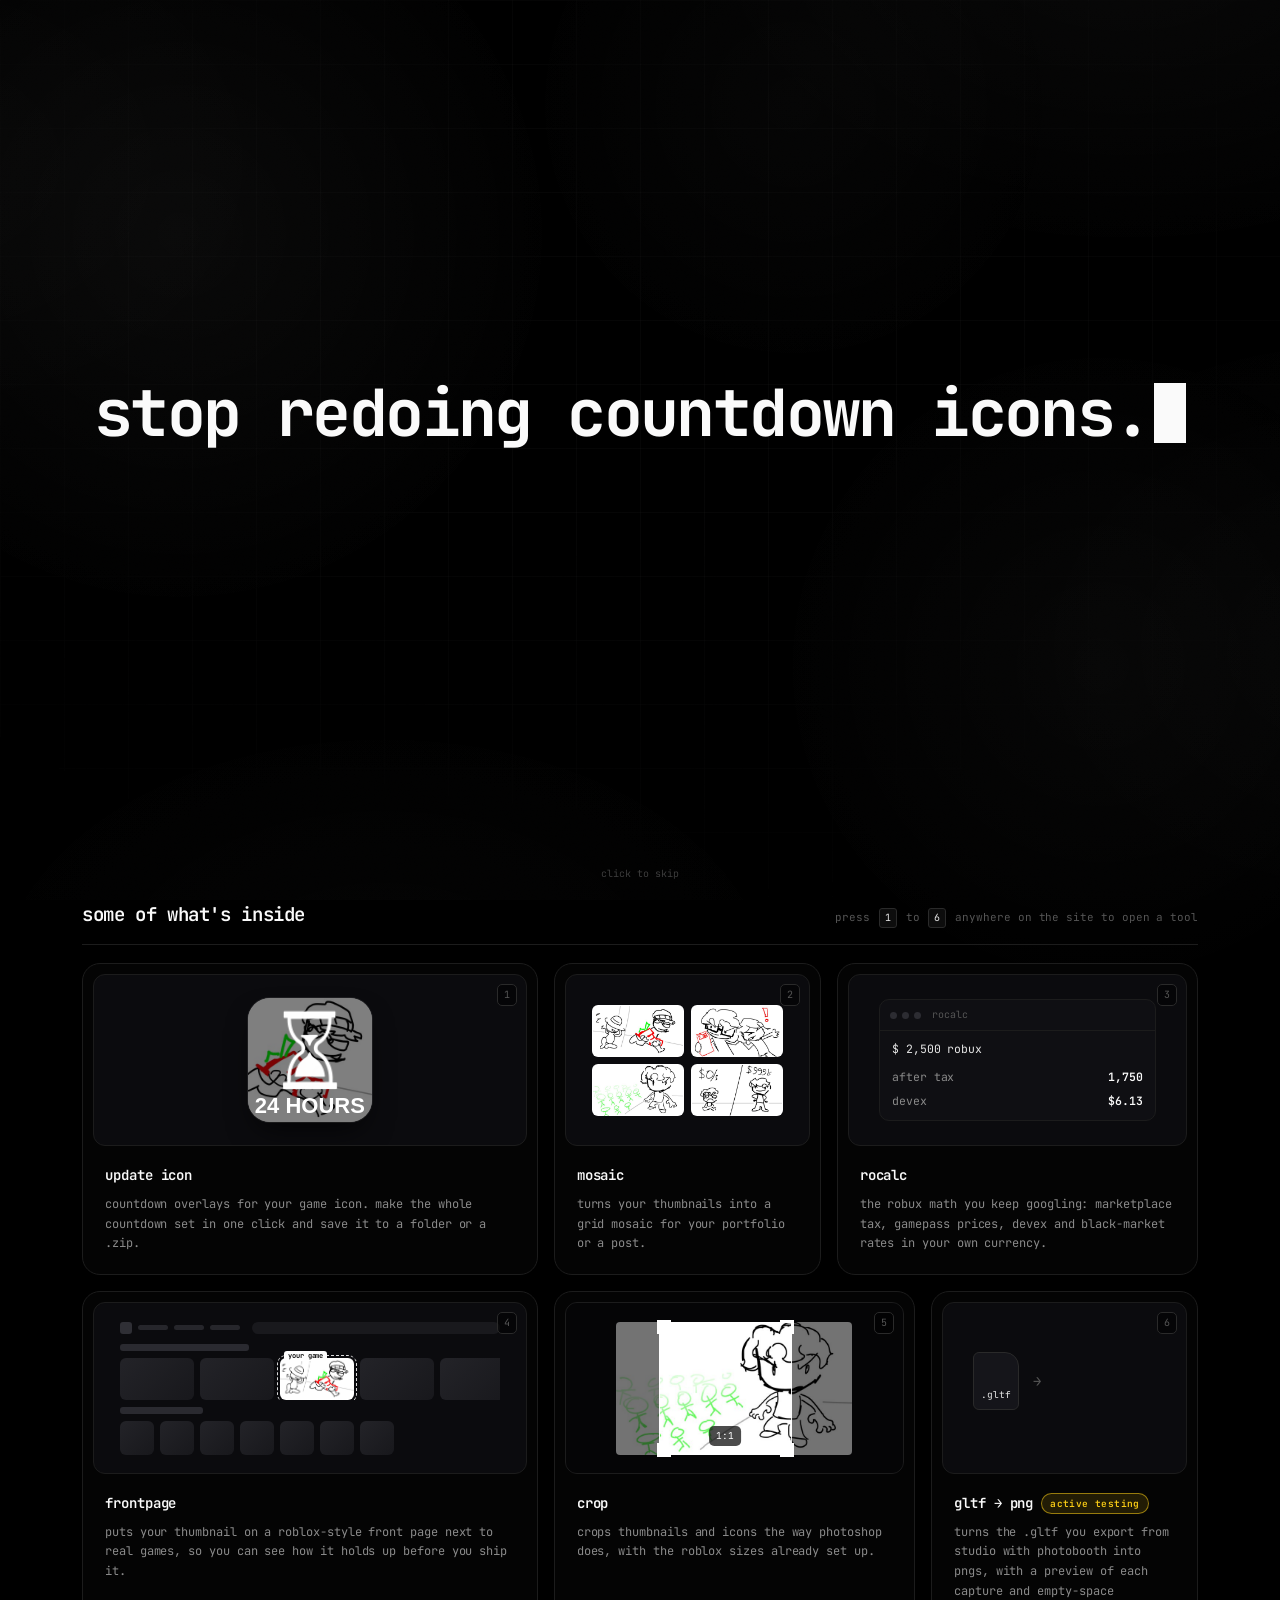
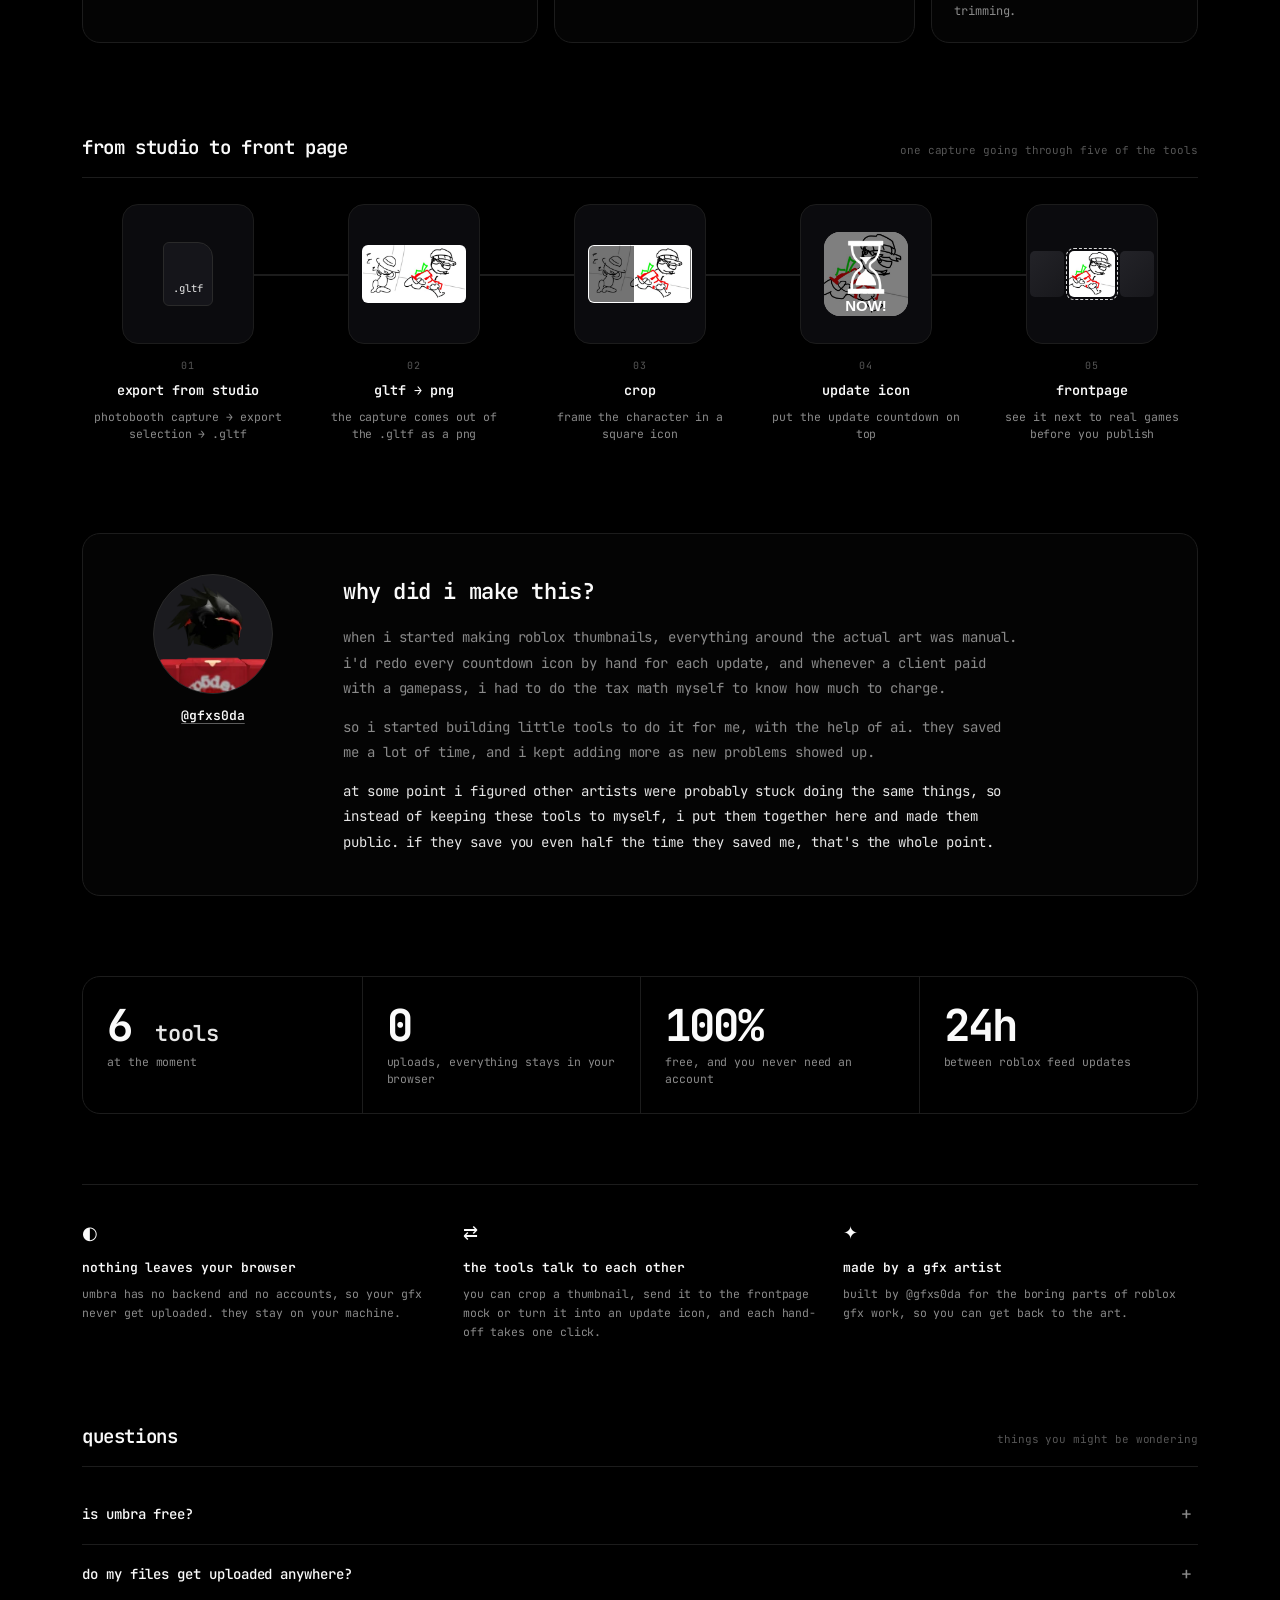
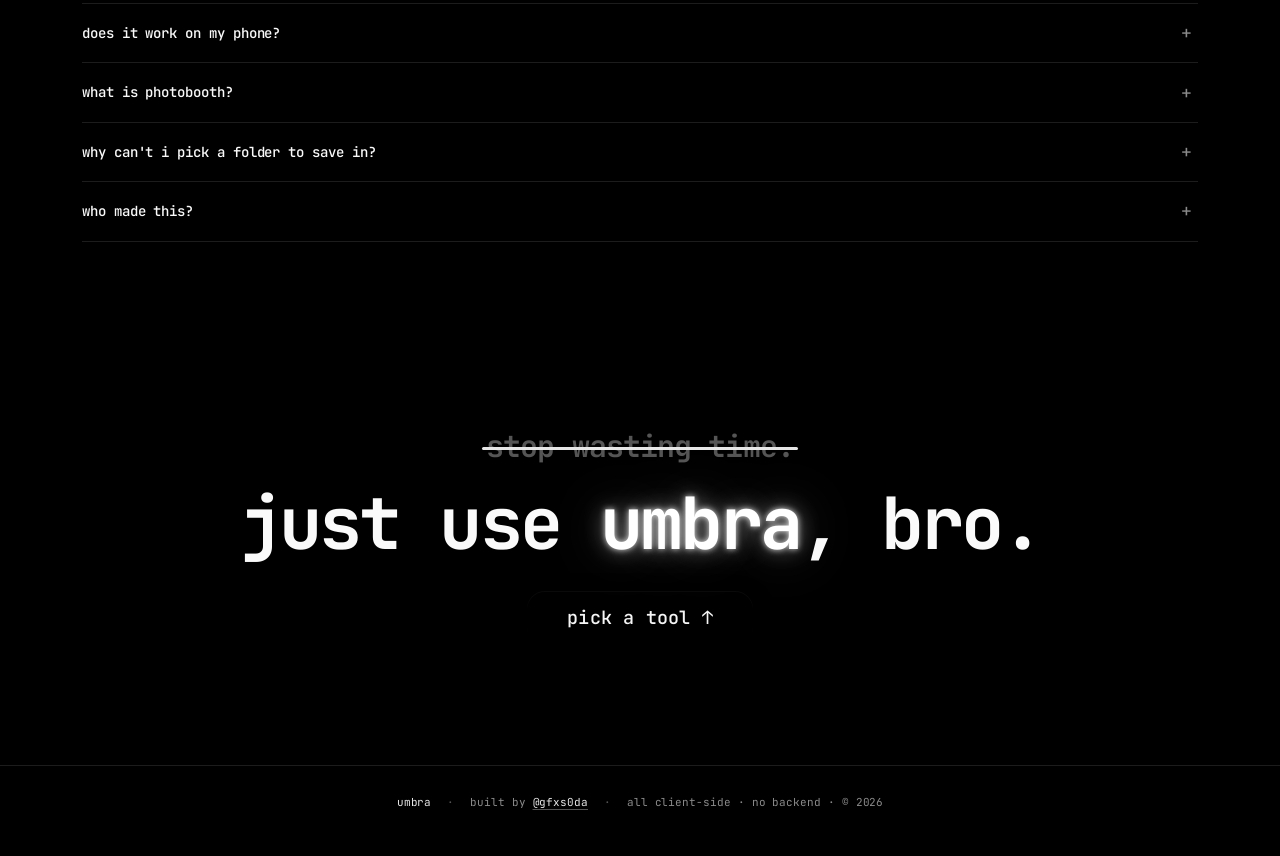
==== commit dc0784ca: "feat: new embed banner and description centered banner with the real logo, "just use umbra, bro." an" ====
--- a/index.html
+++ b/index.html
@@ -12,14 +12,14 @@
   <meta property="og:type" content="website" />
   <meta property="og:url" content="https://useumbra.cc/" />
   <meta property="og:title" content="umbra · by @gfxs0da" />
-  <meta property="og:description" content="countdown icon overlays, thumbnail grid mosaics, a robux calculator, a front-page preview, a photoshop-style crop and gltf → png — all client-side." />
-  <meta property="og:image" content="https://useumbra.cc/assets/og.png" />
+  <meta property="og:description" content="the boring parts of roblox gfx work, done in a few clicks. six free tools, one tab." />
+  <meta property="og:image" content="https://useumbra.cc/assets/og.png?v=2" />
   <meta property="og:image:width" content="1200" />
   <meta property="og:image:height" content="630" />
   <meta name="twitter:card" content="summary_large_image" />
   <meta name="twitter:title" content="umbra · by @gfxs0da" />
-  <meta name="twitter:description" content="countdown icon overlays, thumbnail grid mosaics, a robux calculator, a front-page preview, a photoshop-style crop and gltf → png — all client-side." />
-  <meta name="twitter:image" content="https://useumbra.cc/assets/og.png" />
+  <meta name="twitter:description" content="the boring parts of roblox gfx work, done in a few clicks. six free tools, one tab." />
+  <meta name="twitter:image" content="https://useumbra.cc/assets/og.png?v=2" />
   <meta name="twitter:site" content="@gfxs0da" />
 
   <link rel="preload" as="image" href="assets/fav-256.png" />
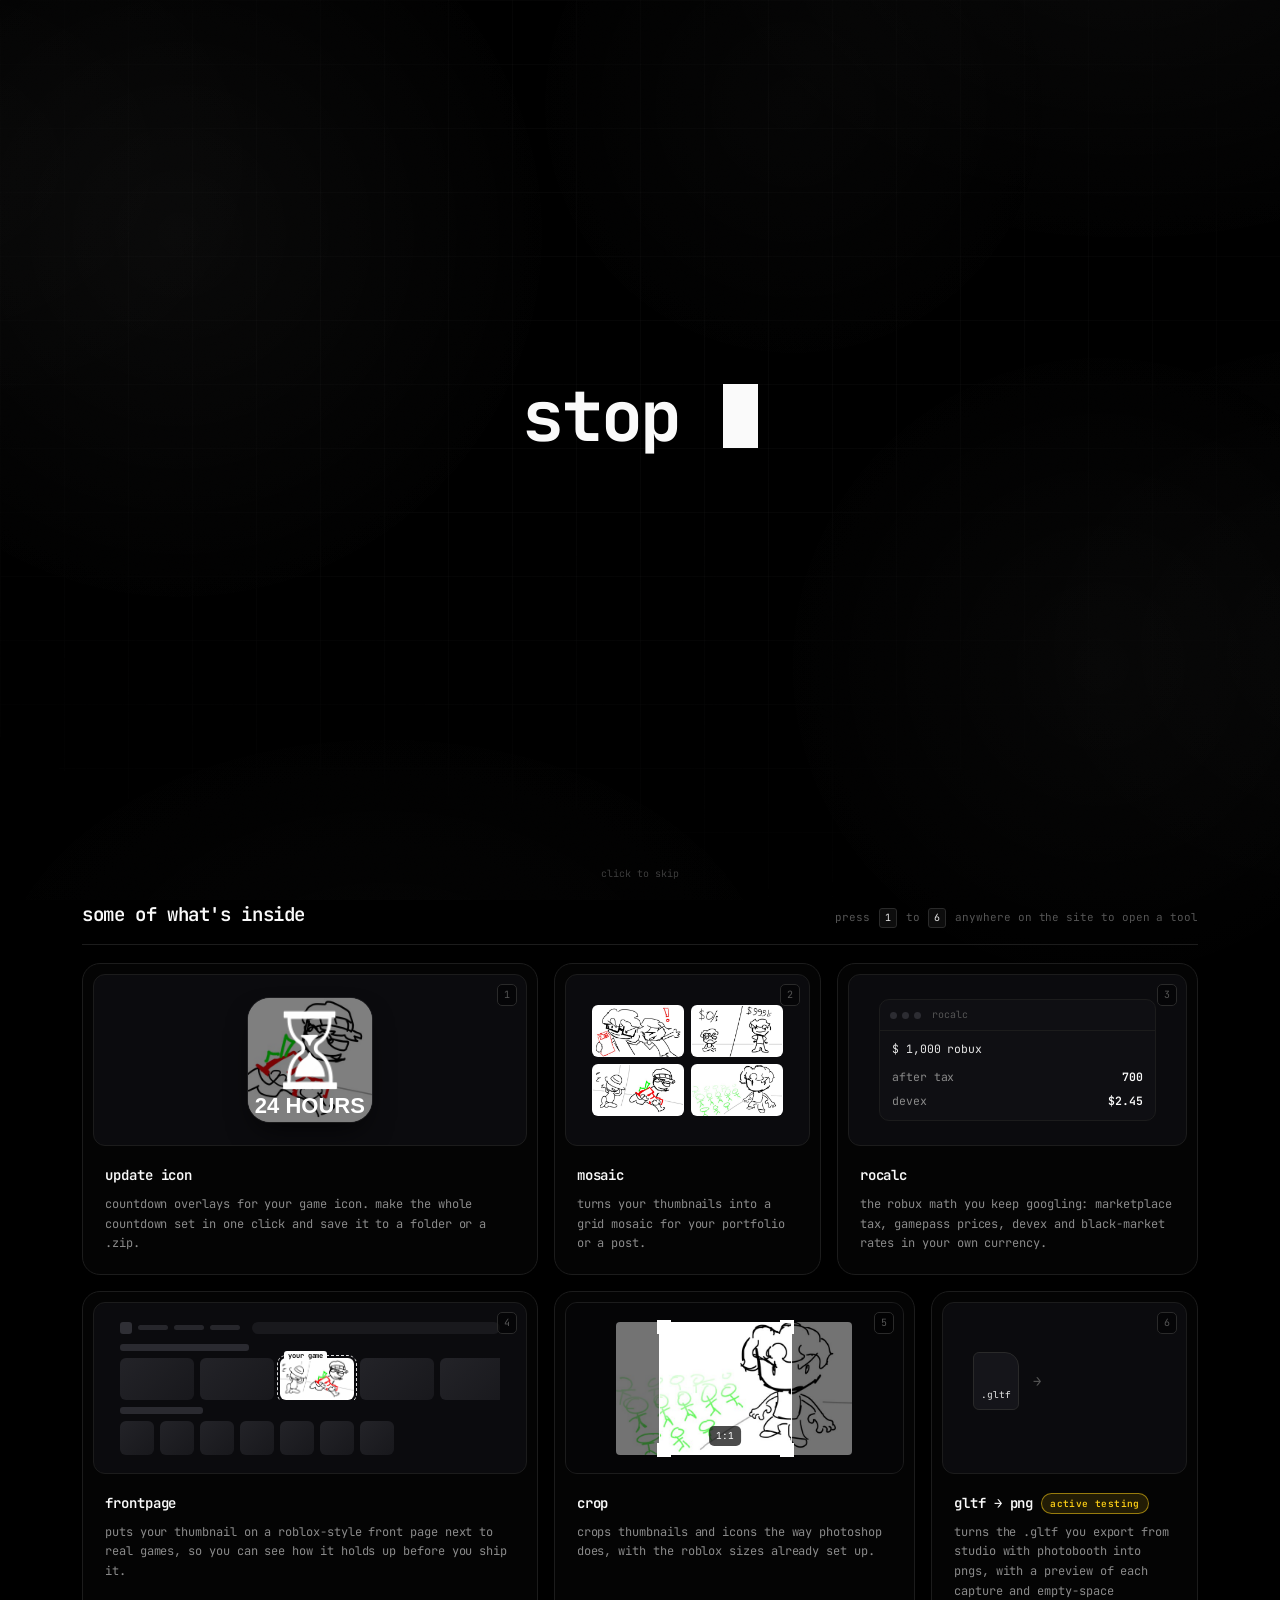
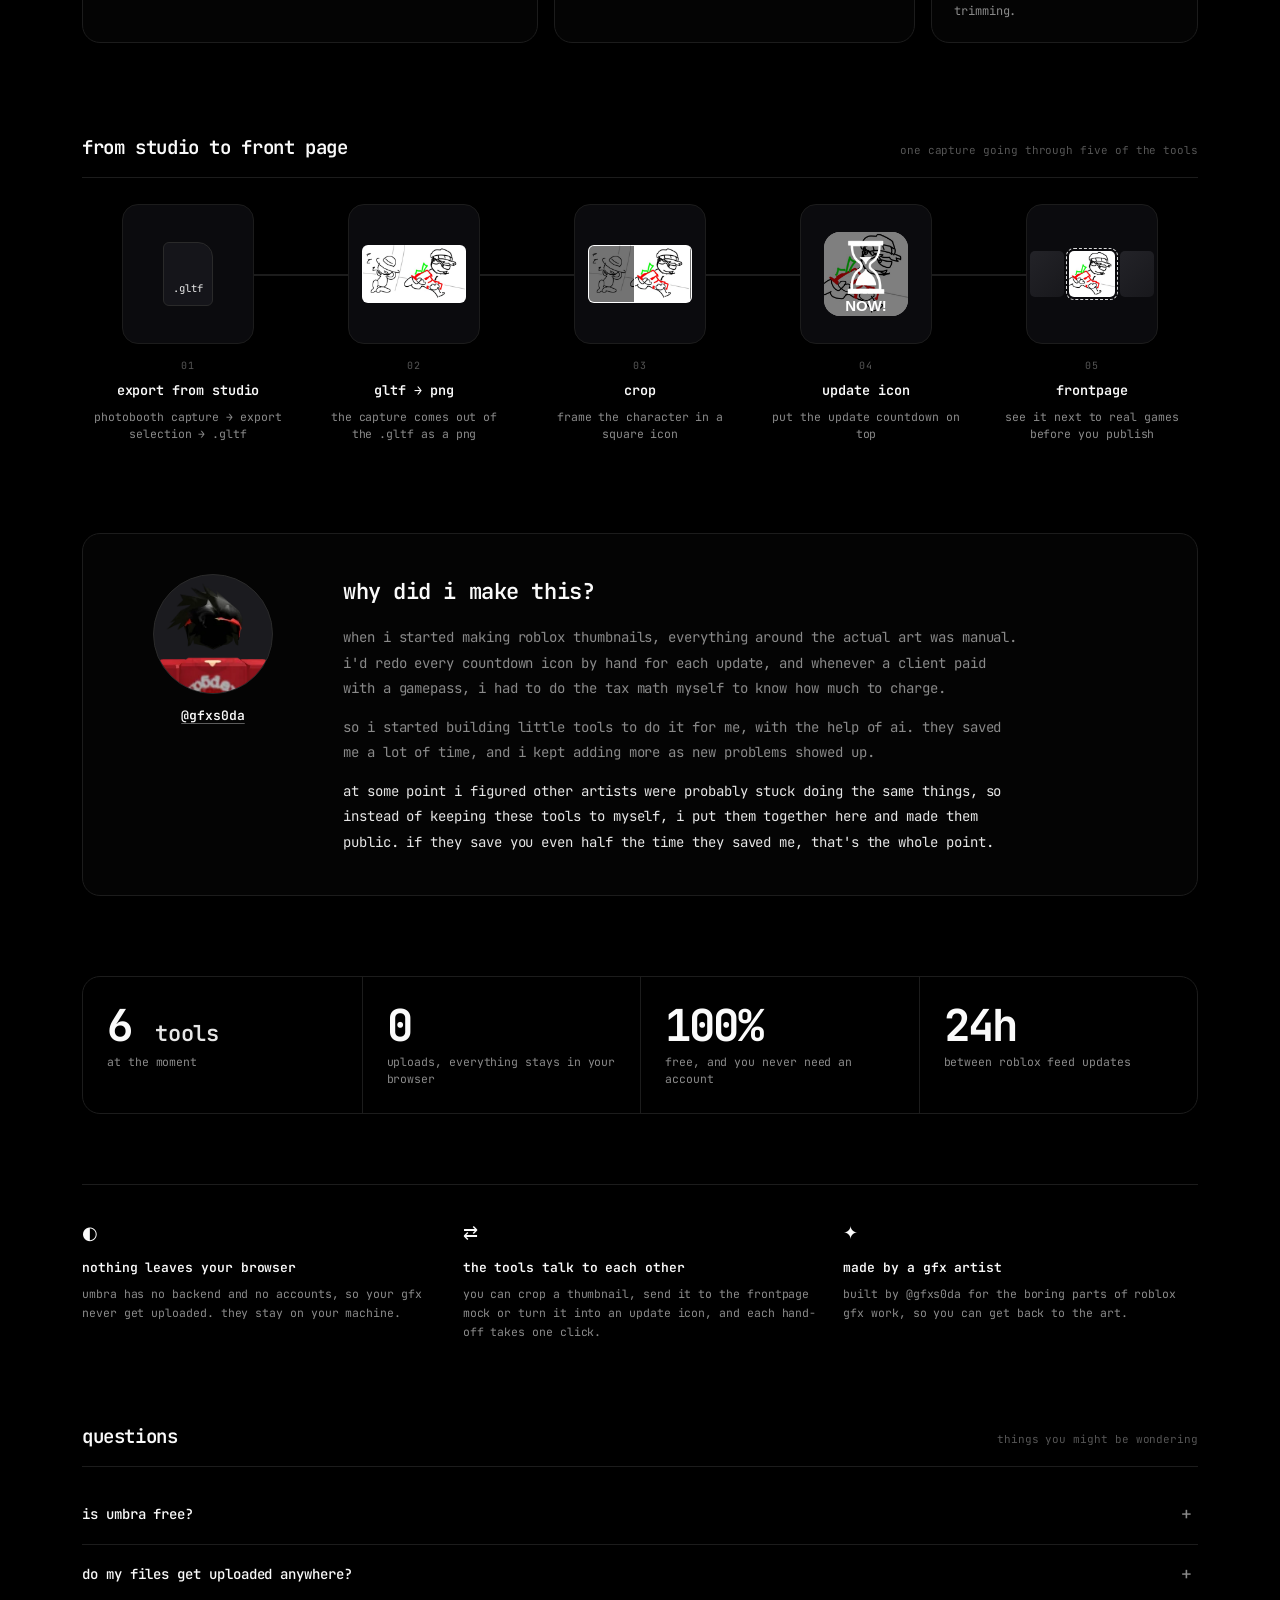
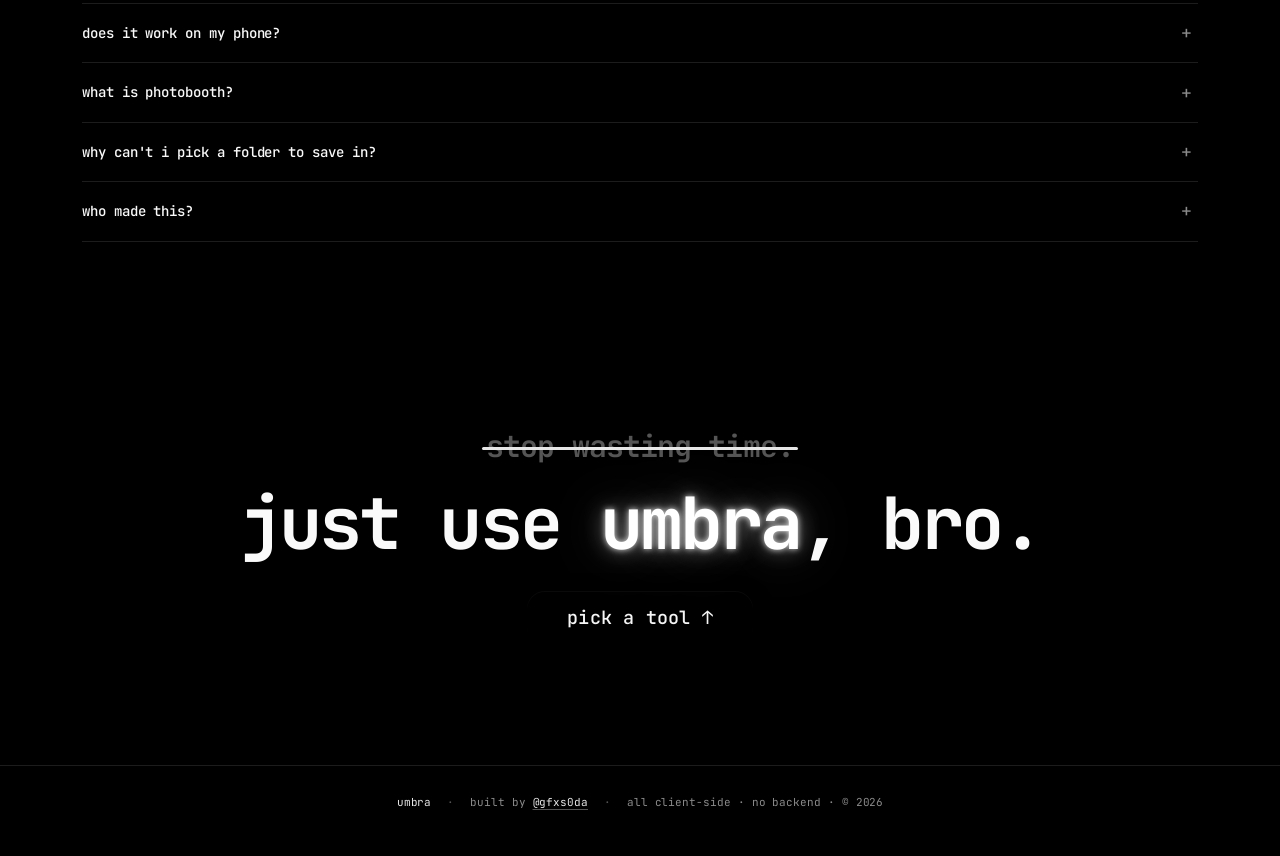
==== commit 4a214bdc: "feat(frontpage): remove the stand-out meter drops the meter panel, its scoring loop and styles. umbr" ====
--- a/index.html
+++ b/index.html
@@ -954,9 +954,6 @@
                   </label>
                 </span>
               </div>
-              <div class="fp-meter-head"><span>stand-out meter</span><span class="fp-meter-sub">vs your neighbors</span></div>
-              <div class="fp-meter" id="fp-meter"><div class="fp-meter-msg">add a thumbnail to measure how it stands out</div></div>
-              <p class="fp-meter-sr" id="fp-meter-sr" aria-live="polite"></p>
             </section>
 
             <section class="section">
--- a/css/frontpage.css
+++ b/css/frontpage.css
@@ -131,39 +131,6 @@
 #tool-frontpage .fp-nb .btn { padding: 7px 12px; }
 #tool-frontpage .counter-bar .fp-link { font-size: 10.5px; }
 
-/* ---- stand-out meter ---- */
-#tool-frontpage .fp-meter-head {
-  display: flex; justify-content: space-between; align-items: baseline;
-  margin: 12px 0 8px; font-size: 12.5px; color: var(--fg);
-}
-#tool-frontpage .fp-meter-sub { font-size: 10.5px; color: var(--dim); }
-#tool-frontpage .fp-meter {
-  padding: 12px;
-  border-radius: var(--radius-sm);
-  background: var(--bg-elev);
-  border: 1px solid var(--line);
-}
-#tool-frontpage .fp-meter-msg { font-size: 11px; color: var(--dim); line-height: 1.5; }
-/* the meter's screen-reader summary (score + verdict only) — the visible meter is not live */
-#tool-frontpage .fp-meter-sr {
-  position: absolute; width: 1px; height: 1px; margin: -1px; padding: 0; border: 0;
-  overflow: hidden; clip: rect(0 0 0 0); clip-path: inset(50%); white-space: nowrap;
-}
-#tool-frontpage .fp-meter-top { display: flex; align-items: baseline; gap: 4px; }
-#tool-frontpage .fp-score { font-size: 24px; font-weight: 700; color: var(--fg-strong); line-height: 1; font-variant-numeric: tabular-nums; }
-#tool-frontpage .fp-score-max { font-size: 11px; color: var(--dim); }
-#tool-frontpage .fp-verdict { margin-left: auto; font-size: 11px; color: var(--muted); text-align: right; }
-#tool-frontpage .fp-score-bar { height: 3px; margin: 9px 0 10px; border-radius: 2px; background: var(--line-strong); overflow: hidden; }
-#tool-frontpage .fp-score-bar i { display: block; height: 100%; background: var(--accent); border-radius: 2px; transition: width 0.3s var(--ease-out); }
-#tool-frontpage .fp-bars { display: flex; flex-direction: column; gap: 7px; }
-#tool-frontpage .fp-bar { display: grid; grid-template-columns: 86px 1fr 40px; align-items: center; gap: 8px; font-size: 10.5px; }
-#tool-frontpage .fp-bar-l { color: var(--muted); white-space: nowrap; overflow: hidden; text-overflow: ellipsis; }
-#tool-frontpage .fp-bar-t { position: relative; height: 6px; border-radius: 3px; background: var(--line); }
-#tool-frontpage .fp-bar-me { position: absolute; left: 0; top: 0; bottom: 0; border-radius: 3px; background: var(--accent-deep); transition: width 0.3s var(--ease-out); }
-#tool-frontpage .fp-bar-avg { position: absolute; top: -3px; width: 2px; height: 12px; margin-left: -1px; background: var(--fg-strong); border-radius: 1px; }
-#tool-frontpage .fp-bar-d { text-align: right; color: var(--dim); font-variant-numeric: tabular-nums; }
-#tool-frontpage .fp-bar-d.up { color: var(--fg-strong); }
-#tool-frontpage .fp-meter-foot { margin-top: 10px; font-size: 9.5px; color: var(--dim); line-height: 1.4; }
 
 /* ---- export ---- */
 #tool-frontpage .fp-actions { display: flex; gap: 8px; margin-top: 8px; }
@@ -851,3 +818,33 @@
   color: var(--r-fg3);
 }
 #tool-frontpage .rbx-tab.is-on { color: var(--r-fg); }
+
+/* fullscreen preview: the stage fills the monitor, the mock shows the whole screen */
+#tool-frontpage .fp-fs {
+  flex: none;
+  order: 99;
+  margin-left: 8px;
+  width: 30px; height: 26px;
+  padding: 0;
+  display: inline-flex; align-items: center; justify-content: center;
+  font-size: 14px; line-height: 1;
+}
+#tool-frontpage .fp-stage.is-fs,
+#tool-frontpage .fp-stage:fullscreen {
+  position: fixed;
+  inset: 0;
+  top: 0;
+  width: 100vw;
+  height: 100vh;
+  min-height: 0;
+  margin: 0;
+  border: 0;
+  border-radius: 0;
+  padding: 10px;
+  background: #050505;
+}
+#tool-frontpage .fp-stage:fullscreen .fp-stage-body { border-radius: 8px; }
+#tool-frontpage .fp-stage.is-fs { z-index: 200; }
+html.fp-fs-lock, html.fp-fs-lock body { overflow: hidden; }
+/* with the hint hidden (stacked layout) the fullscreen icon still sits at the far right */
+@media (max-width: 860px) { #tool-frontpage .fp-fs { margin-left: auto; } }
